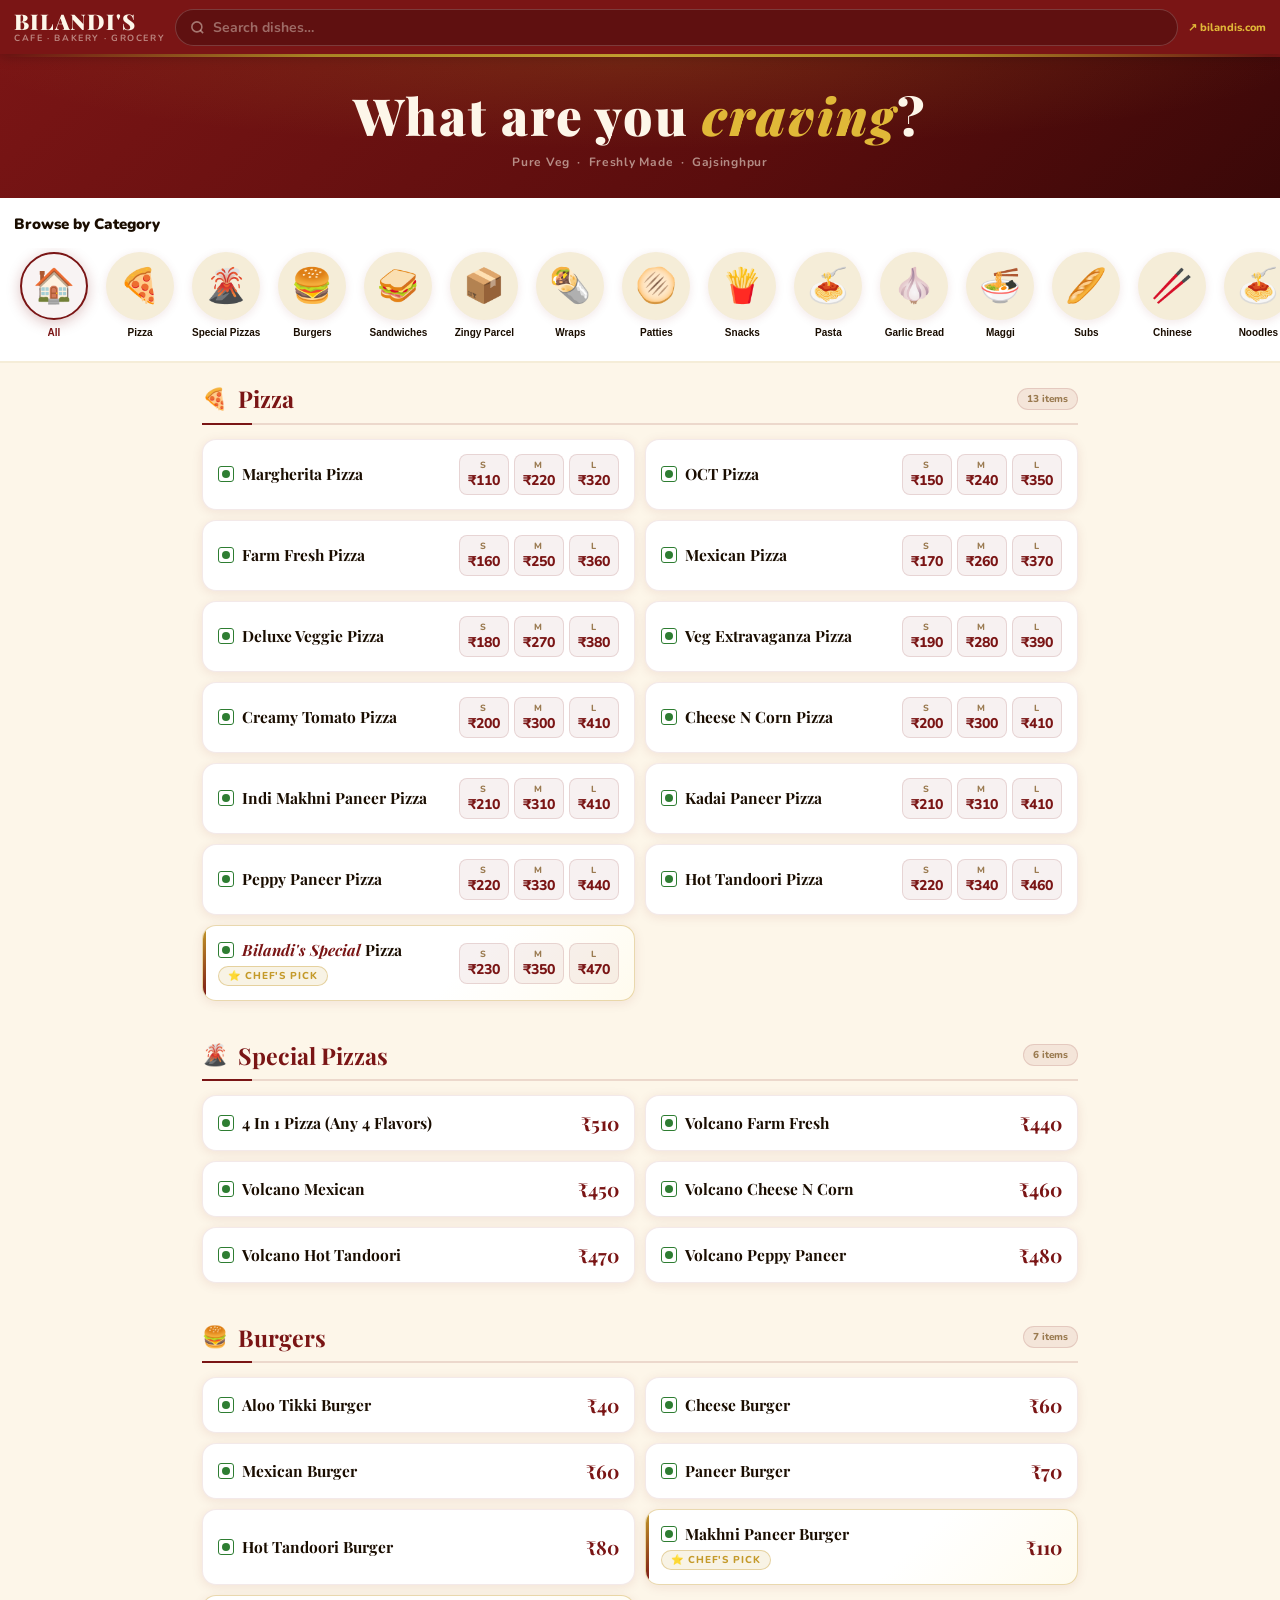
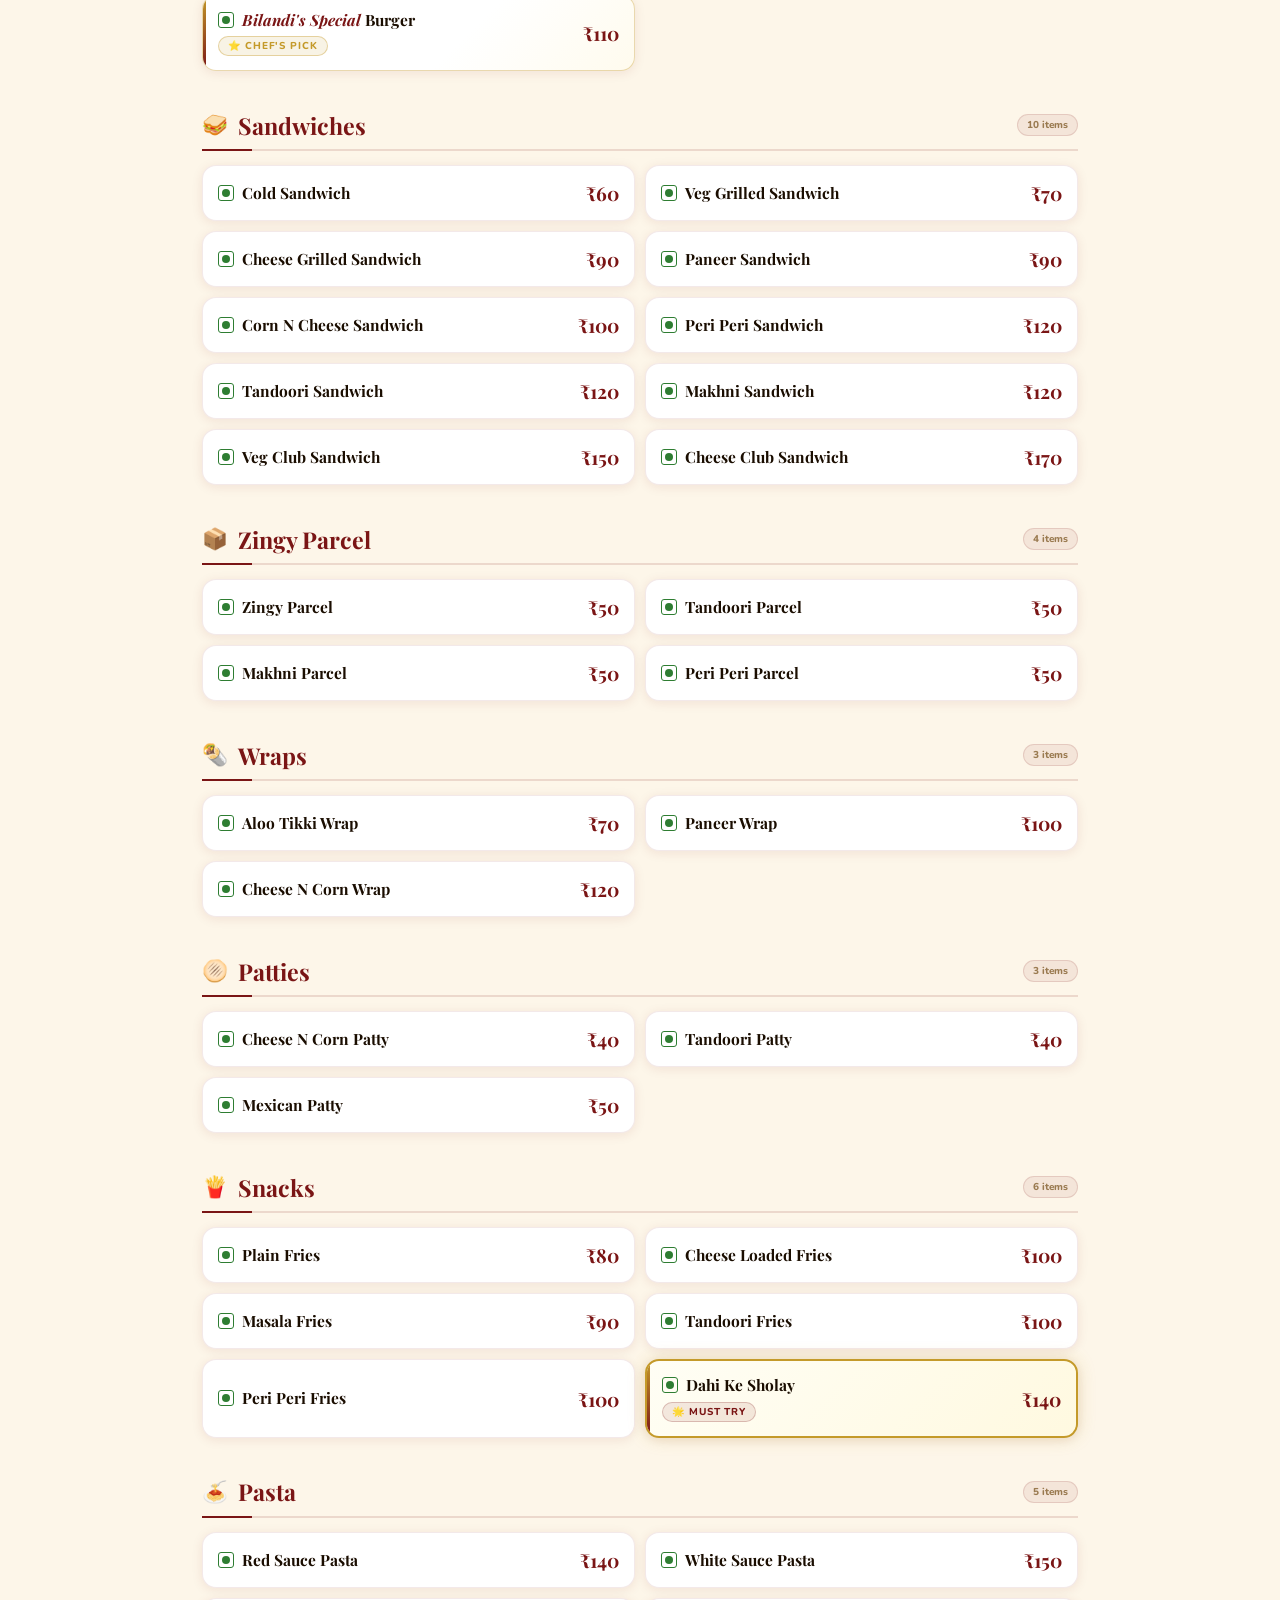
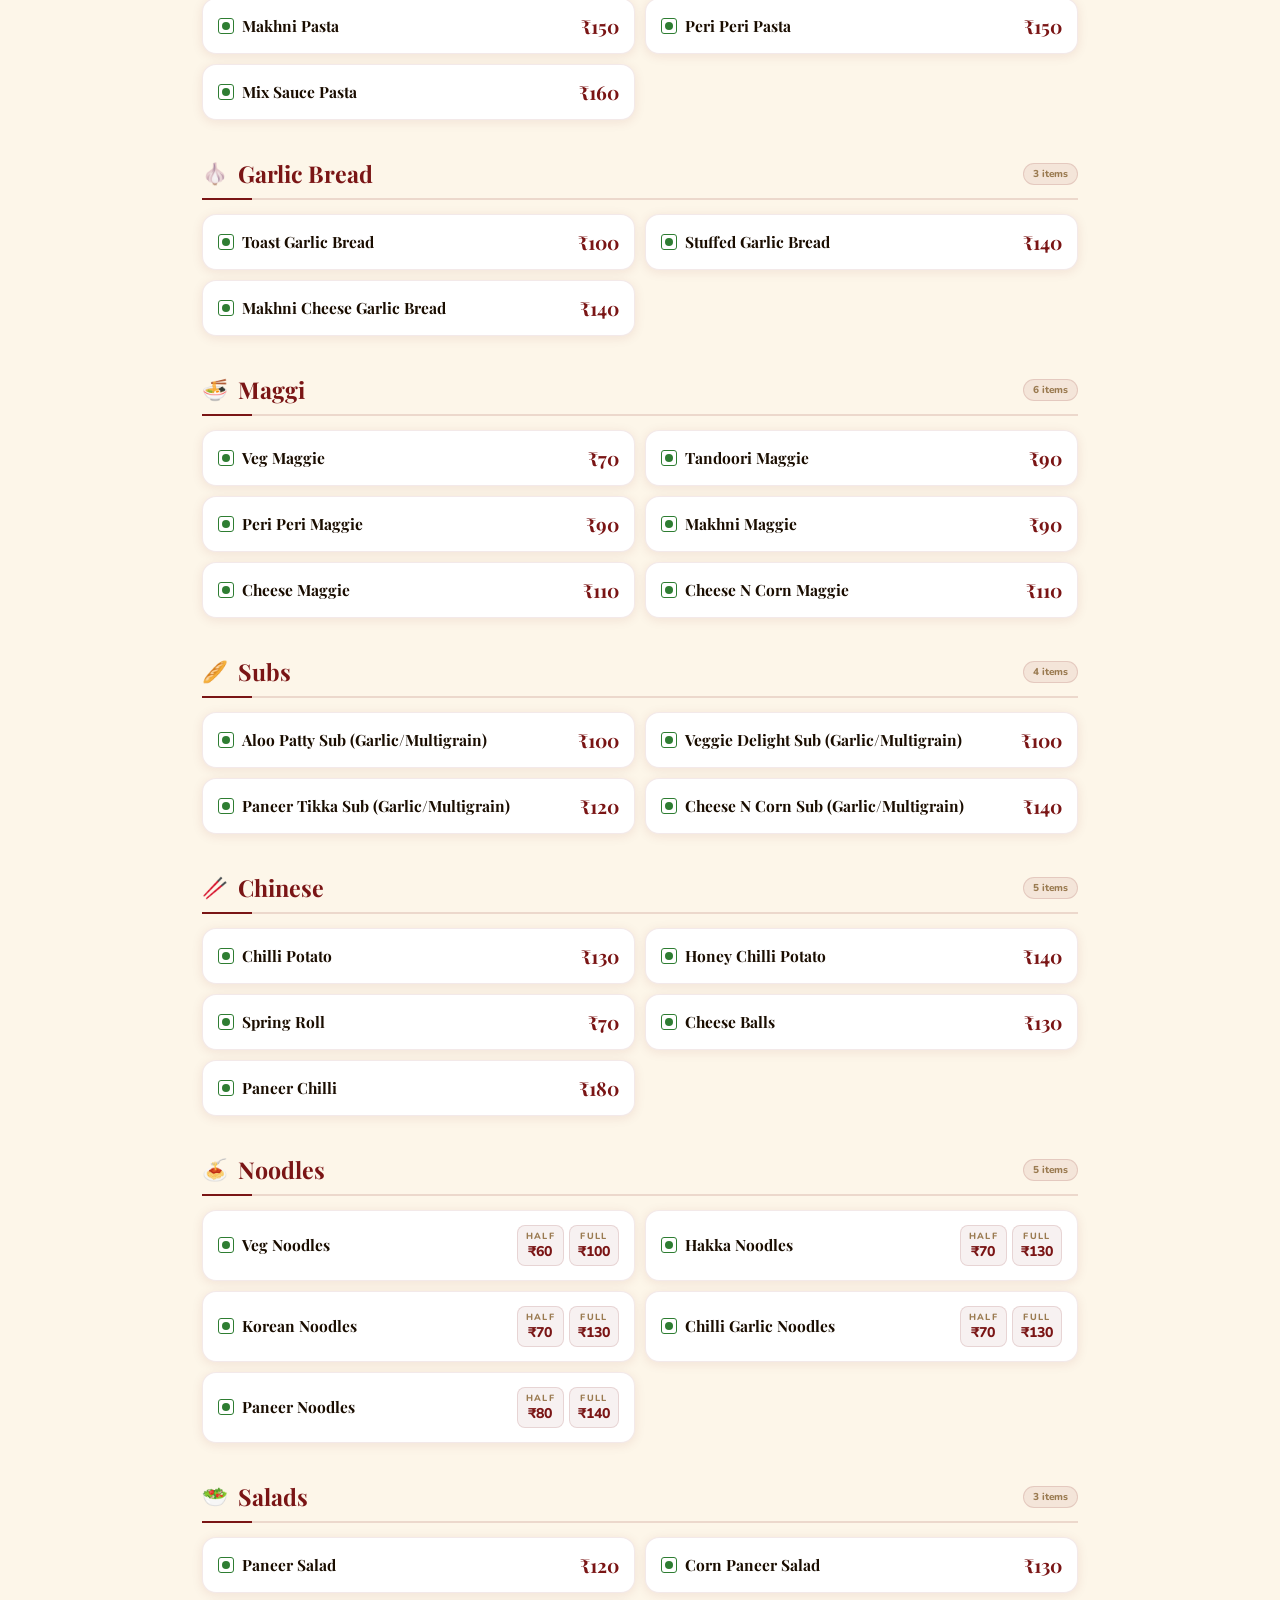
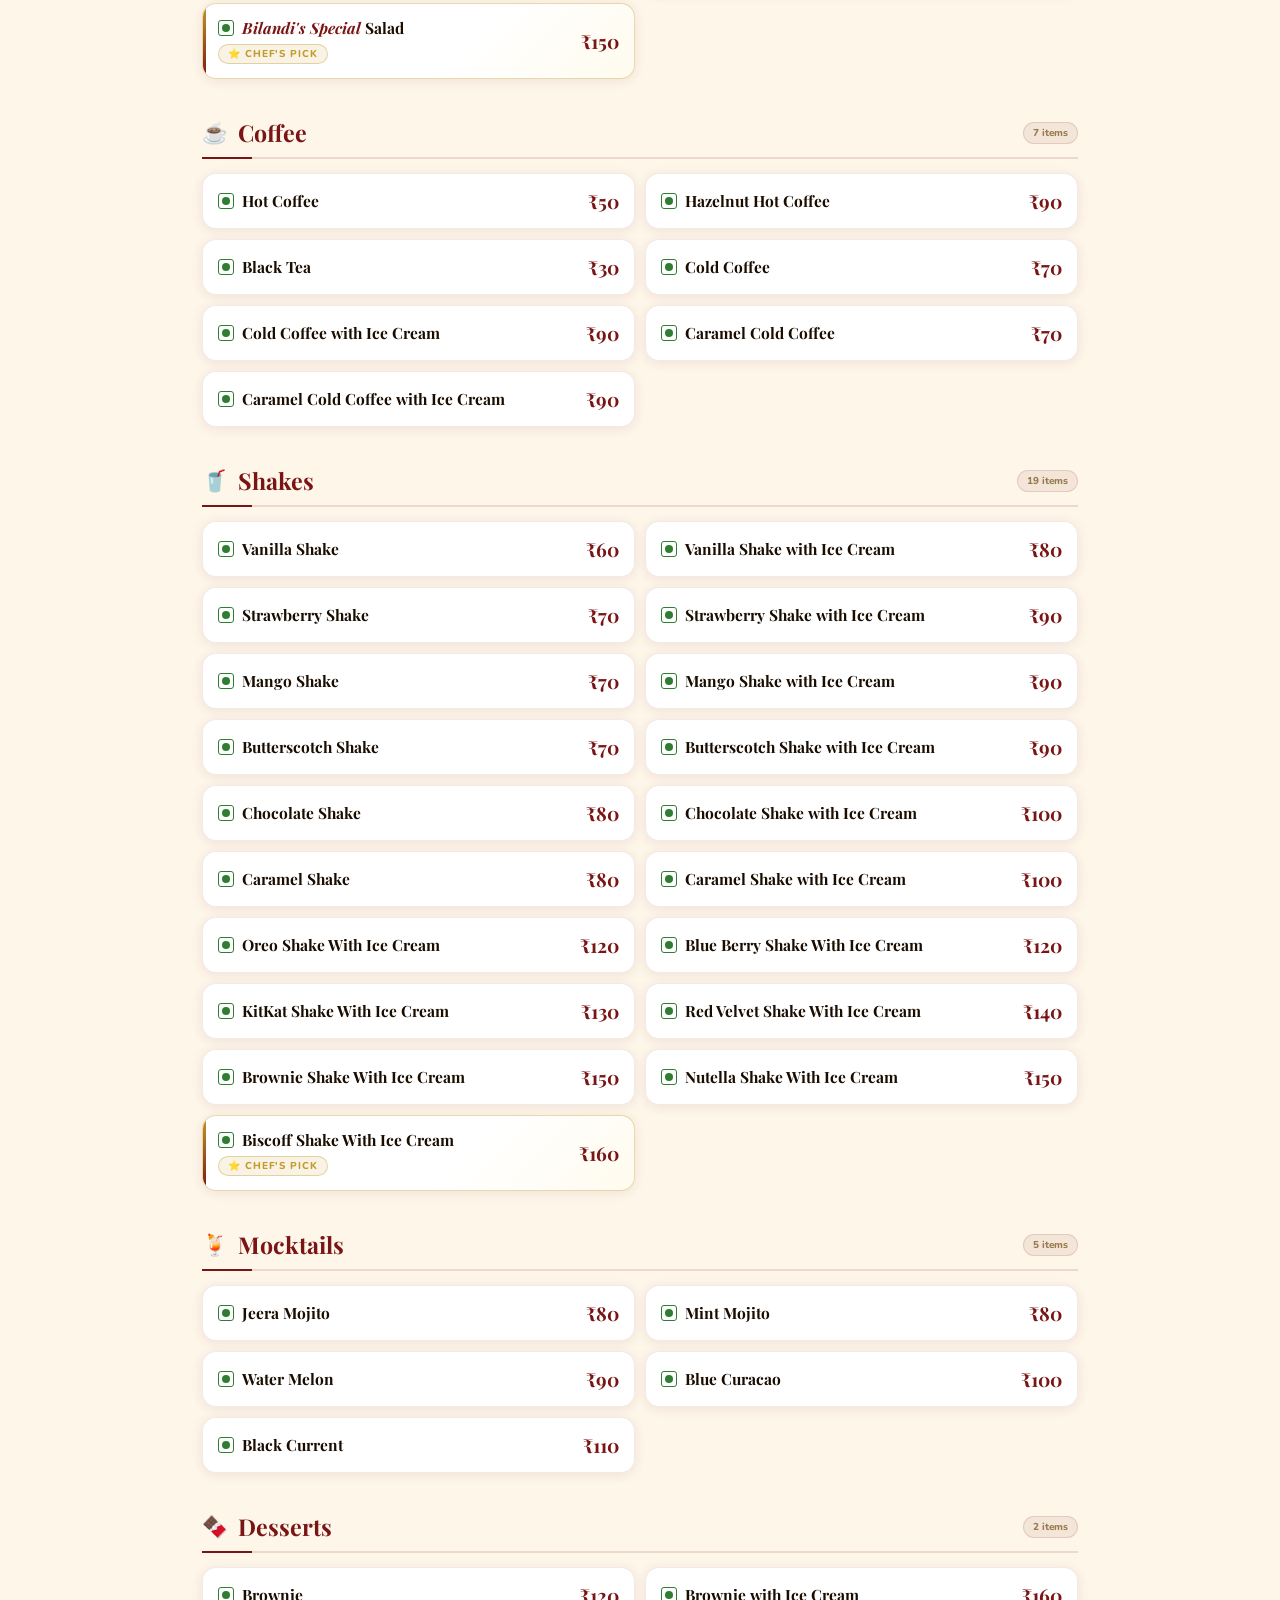
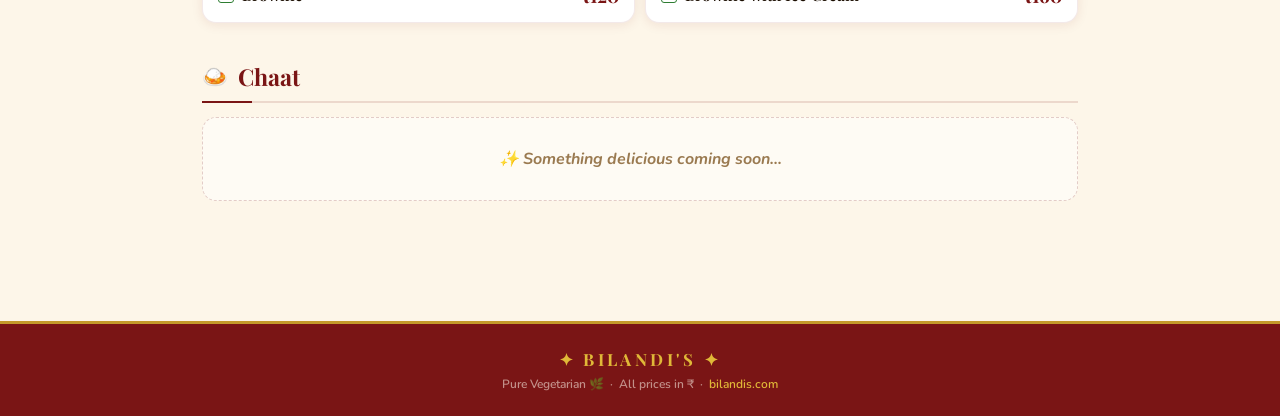
==== menu.html @ daca94d6 "Update fmt.Println message from 'Hello' to 'Goodbye'" ====
<!DOCTYPE html>
<html lang="en">
<head>
<meta charset="UTF-8">
<meta name="viewport" content="width=device-width, initial-scale=1.0, viewport-fit=cover">
<title>Bilandi's Cafe — Menu</title>
<link href="https://fonts.googleapis.com/css2?family=Playfair+Display:ital,wght@0,700;0,900;1,400&family=Nunito:wght@400;600;700;800;900&display=swap" rel="stylesheet">
<style>
:root{
  --cr:#7A1515;--cr2:#9B1C1C;
  --gold:#C49A2A;--gold2:#E0B838;
  --cream:#FDF6E9;--cream2:#F5EDD8;--cream3:#EDE0C4;
  --white:#fff;--dark:#1A0D00;--muted:#7A6040;--muted2:#9A7A50;
  --green:#2E7D32;
  --border:rgba(122,21,21,0.13);
  --cs:0 2px 12px rgba(122,21,21,0.09);
  --csh:0 6px 24px rgba(122,21,21,0.17);
}
*,*::before,*::after{box-sizing:border-box;margin:0;padding:0}
html{scroll-behavior:smooth}
body{background:var(--cream);font-family:'Nunito',sans-serif;color:var(--dark);overflow-x:hidden;min-height:100vh}

/* NAV */
.nav{background:var(--cr);position:sticky;top:0;z-index:200;box-shadow:0 2px 12px rgba(0,0,0,.25)}
.nav-inner{display:flex;align-items:center;gap:10px;padding:0 14px;height:54px}
.logo{font-family:'Playfair Display',serif;font-size:1.35rem;font-weight:900;color:var(--cream);letter-spacing:.04em;line-height:1;white-space:nowrap}
.logo small{display:block;font-family:'Nunito',sans-serif;font-size:9px;font-weight:700;color:rgba(253,246,233,.5);letter-spacing:.18em;text-transform:uppercase;margin-top:1px}
.nav-search{flex:1;display:flex;align-items:center;gap:8px;background:rgba(0,0,0,.22);border:1px solid rgba(255,255,255,.18);border-radius:24px;padding:8px 14px}
.nav-search svg{color:rgba(253,246,233,.45);flex-shrink:0}
.nav-search input{background:none;border:none;outline:none;color:var(--cream);font-family:'Nunito',sans-serif;font-size:14px;font-weight:700;width:100%}
.nav-search input::placeholder{color:rgba(253,246,233,.4)}
.nav-link{color:var(--gold2);font-size:11px;font-weight:800;text-decoration:none;white-space:nowrap;display:none}
@media(min-width:480px){.nav-link{display:block}}

/* GOLD LINE */
.gline{height:3px;background:linear-gradient(90deg,var(--cr) 0%,var(--gold) 25%,var(--gold2) 50%,var(--gold) 75%,var(--cr) 100%)}

/* HERO */
.hero{background:linear-gradient(135deg,var(--cr) 0%,#5A0D0D 60%,#3A0808 100%);padding:24px 16px 28px;text-align:center;position:relative;overflow:hidden}
.hero::before{content:'';position:absolute;inset:0;background:radial-gradient(ellipse 80% 100% at 50% 0%,rgba(196,154,42,.16) 0%,transparent 65%)}
.hero h1{font-family:'Playfair Display',serif;font-size:clamp(2rem,10vw,3.2rem);font-weight:900;color:var(--cream);letter-spacing:.04em;position:relative}
.hero h1 em{color:var(--gold2);font-style:italic}
.hero p{font-size:12px;color:rgba(253,246,233,.55);margin-top:5px;font-weight:700;letter-spacing:.06em;position:relative}

/* CAT CIRCLES */
.cats{background:var(--white);border-bottom:2px solid var(--cream2);padding:16px 0 18px}
.cats-title{font-size:15px;font-weight:900;padding:0 14px;margin-bottom:14px;color:var(--dark)}
.cats-row{display:flex;gap:2px;overflow-x:auto;padding:0 12px;scrollbar-width:none}
.cats-row::-webkit-scrollbar{display:none}
.cat-btn{flex-shrink:0;display:flex;flex-direction:column;align-items:center;gap:7px;padding:4px 8px;cursor:pointer;-webkit-tap-highlight-color:transparent;transition:transform .15s;border:none;background:none}
.cat-btn:hover{transform:translateY(-2px)}
.cat-btn:active{transform:scale(.93)}
.cat-circle{width:68px;height:68px;border-radius:50%;background:var(--cream2);border:2.5px solid transparent;display:flex;align-items:center;justify-content:center;font-size:2.1rem;line-height:1;transition:border-color .2s,box-shadow .2s,background .2s;box-shadow:0 2px 10px rgba(122,21,21,.1)}
.cat-btn.active .cat-circle,.cat-btn:hover .cat-circle{border-color:var(--cr);box-shadow:0 3px 14px rgba(122,21,21,.25);background:rgba(122,21,21,.05)}
.cat-lbl{font-size:10px;font-weight:800;color:var(--dark);text-align:center;line-height:1.2;max-width:72px;white-space:nowrap;overflow:hidden;text-overflow:ellipsis}
.cat-btn.active .cat-lbl{color:var(--cr)}

/* MAIN */
.main{max-width:900px;margin:0 auto;padding:22px 12px 80px}

/* SECTION */
.sec{margin-bottom:40px;animation:fadeUp .35s ease both}
.sec-head{display:flex;align-items:center;gap:10px;margin-bottom:14px;padding-bottom:10px;border-bottom:2px solid var(--border);position:relative}
.sec-head::after{content:'';position:absolute;bottom:-2px;left:0;width:50px;height:2px;background:var(--cr)}
.sec-ico{font-size:1.3rem}
.sec-name{font-family:'Playfair Display',serif;font-size:clamp(1.15rem,4vw,1.45rem);font-weight:700;color:var(--cr);line-height:1}
.sec-count{margin-left:auto;font-size:10px;font-weight:800;color:var(--muted2);background:rgba(122,21,21,.07);border:1px solid var(--border);padding:3px 9px;border-radius:100px;white-space:nowrap}

/* ITEMS LIST — always single column on mobile */
.items-list{display:flex;flex-direction:column;gap:9px}
@media(min-width:580px){
  .items-list{display:grid;grid-template-columns:1fr 1fr;gap:10px}
}

/* CARD */
.card{background:var(--white);border:1px solid rgba(122,21,21,.09);border-radius:14px;padding:14px 15px;display:flex;align-items:center;gap:11px;box-shadow:var(--cs);transition:box-shadow .2s,border-color .2s,transform .15s;position:relative;overflow:hidden}
.card::before{content:'';position:absolute;left:0;top:0;bottom:0;width:3px;background:linear-gradient(180deg,var(--cr) 0%,var(--gold) 100%);opacity:0;transition:opacity .2s}
.card:hover{box-shadow:var(--csh);border-color:rgba(122,21,21,.22);transform:translateY(-1px)}
.card:hover::before{opacity:1}
.card:active{transform:scale(.99)}
.card.special{border-color:rgba(196,154,42,.38);background:linear-gradient(135deg,#fff 60%,#fffbee 100%)}
.card.special::before{opacity:1;background:linear-gradient(180deg,var(--gold) 0%,var(--cr) 100%)}
.card.highlight{border:2px solid var(--gold);background:linear-gradient(135deg,#fffef5 0%,#fff9e0 100%);box-shadow:0 0 18px rgba(196,154,42,.22),var(--cs);animation:shine 2.2s ease-in-out infinite}
@keyframes shine{0%,100%{box-shadow:0 0 18px rgba(196,154,42,.22),var(--cs)}50%{box-shadow:0 0 30px rgba(196,154,42,.38),var(--csh)}}

.card-left{flex:1;min-width:0;display:flex;flex-direction:column;gap:6px}
.card-namerow{display:flex;align-items:flex-start;gap:8px}
.veg{flex-shrink:0;width:16px;height:16px;border:1.5px solid var(--green);border-radius:3px;display:flex;align-items:center;justify-content:center;margin-top:2px}
.veg::after{content:'';width:8px;height:8px;background:var(--green);border-radius:50%}
.card-name{font-family:'Playfair Display',serif;font-size:.97rem;font-weight:700;color:var(--dark);line-height:1.3}
.card-name em{color:var(--cr);font-style:italic}
.badge{display:inline-flex;align-items:center;gap:3px;font-size:10px;font-weight:800;letter-spacing:.09em;text-transform:uppercase;padding:2px 9px;border-radius:100px;width:fit-content}
.badge-gold{background:rgba(196,154,42,.12);border:1px solid rgba(196,154,42,.38);color:var(--gold)}
.badge-red{background:rgba(122,21,21,.09);border:1px solid rgba(122,21,21,.22);color:var(--cr)}

.card-right{flex-shrink:0;display:flex;flex-direction:column;align-items:flex-end;gap:5px}
.price-single{font-family:'Playfair Display',serif;font-size:1.2rem;font-weight:700;color:var(--cr)}
.price-sizes{display:flex;gap:5px}
.chip{display:flex;flex-direction:column;align-items:center;background:rgba(122,21,21,.06);border:1px solid var(--border);border-radius:8px;padding:4px 8px;min-width:46px;transition:background .15s}
.card:hover .chip{background:rgba(122,21,21,.11)}
.chip-lbl{font-size:9px;font-weight:800;letter-spacing:.14em;text-transform:uppercase;color:var(--muted2)}
.chip-val{font-size:.88rem;font-weight:800;color:var(--cr)}

/* COMING SOON */
.coming{display:flex;align-items:center;justify-content:center;gap:10px;padding:30px 16px;border:1.5px dashed rgba(122,21,21,.2);border-radius:14px;background:rgba(255,255,255,.5);font-size:1rem;color:var(--muted2);font-weight:700;font-style:italic}

/* NO RESULTS */
.nores{text-align:center;padding:60px 16px;font-size:1rem;color:var(--muted2);font-weight:700}
.nores strong{color:var(--cr)}

/* FOOTER */
footer{background:var(--cr);text-align:center;padding:24px 16px;border-top:3px solid var(--gold);color:rgba(253,246,233,.55);font-size:12px;font-weight:600}
footer b{display:block;font-family:'Playfair Display',serif;font-size:1.05rem;color:var(--gold2);letter-spacing:.2em;margin-bottom:6px}
footer a{color:var(--gold2);text-decoration:none}

@keyframes fadeUp{from{opacity:0;transform:translateY(16px)}to{opacity:1;transform:translateY(0)}}

@media(max-width:380px){
  .cat-circle{width:60px;height:60px;font-size:1.85rem}
  .chip{min-width:40px;padding:3px 5px}
  .chip-val{font-size:.82rem}
  .card-name{font-size:.9rem}
  .price-single{font-size:1.1rem}
}
</style>
</head>
<body>

<nav class="nav">
  <div class="nav-inner">
    <div class="logo">BILANDI'S<small>Cafe · Bakery · Grocery</small></div>
    <div class="nav-search">
      <svg width="15" height="15" fill="none" viewBox="0 0 24 24" stroke="currentColor" stroke-width="2.5"><circle cx="11" cy="11" r="8"/><path d="M21 21l-4.35-4.35"/></svg>
      <input id="si" type="text" placeholder="Search dishes…" autocomplete="off" autocorrect="off">
    </div>
    <a class="nav-link" href="https://www.bilandis.com" target="_blank">↗ bilandis.com</a>
  </div>
</nav>
<div class="gline"></div>

<div class="hero">
  <h1>What are you <em>craving</em>?</h1>
  <p>Pure Veg &nbsp;·&nbsp; Freshly Made &nbsp;·&nbsp; Gajsinghpur</p>
</div>

<div class="cats">
  <div class="cats-title">Browse by Category</div>
  <div class="cats-row" id="cats"></div>
</div>

<main class="main" id="main"></main>

<footer>
  <b>✦ BILANDI'S ✦</b>
  Pure Vegetarian 🌿 &nbsp;·&nbsp; All prices in ₹ &nbsp;·&nbsp; <a href="https://www.bilandis.com">bilandis.com</a>
</footer>

<script>
const SZ=['S','M','L'];
const MENU=[
  {cat:'Pizza',icon:'🍕',items:[
    {name:'Margherita Pizza',prices:[109,219,319]},
    {name:'OCT Pizza',prices:[149,239,349]},
    {name:'Farm Fresh Pizza',prices:[159,249,359]},
    {name:'Mexican Pizza',prices:[169,259,369]},
    {name:'Deluxe Veggie Pizza',prices:[179,269,379]},
    {name:'Veg Extravaganza Pizza',prices:[189,279,389]},
    {name:'Creamy Tomato Pizza',prices:[199,299,409]},
    {name:'Cheese N Corn Pizza',prices:[199,299,409]},
    {name:'Indi Makhni Paneer Pizza',prices:[209,309,409]},
    {name:'Kadai Paneer Pizza',prices:[209,309,409]},
    {name:'Peppy Paneer Pizza',prices:[219,329,439]},
    {name:'Hot Tandoori Pizza',prices:[219,339,459]},
    {name:"Bilandi's Special Pizza",prices:[229,349,469],special:true},
  ]},
  {cat:'Special Pizzas',icon:'🌋',items:[
    {name:'4 In 1 Pizza (Any 4 Flavors)',price:509},
    {name:'Volcano Farm Fresh',price:439},
    {name:'Volcano Mexican',price:449},
    {name:'Volcano Cheese N Corn',price:459},
    {name:'Volcano Hot Tandoori',price:469},
    {name:'Volcano Peppy Paneer',price:479},
  ]},
  {cat:'Burgers',icon:'🍔',items:[
    {name:'Aloo Tikki Burger',price:39},
    {name:'Cheese Burger',price:59},
    {name:'Mexican Burger',price:59},
    {name:'Paneer Burger',price:69},
    {name:'Hot Tandoori Burger',price:79},
    {name:"Makhni Paneer Burger",price:109,special:true},
    {name:"Bilandi's Special Burger",price:109,special:true},
  ]},
  {cat:'Sandwiches',icon:'🥪',items:[
    {name:'Cold Sandwich',price:59},
    {name:'Veg Grilled Sandwich',price:69},
    {name:'Cheese Grilled Sandwich',price:89},
    {name:'Paneer Sandwich',price:89},
    {name:'Corn N Cheese Sandwich',price:99},
    {name:'Peri Peri Sandwich',price:119},
    {name:'Tandoori Sandwich',price:119},
    {name:'Makhni Sandwich',price:119},
    {name:'Veg Club Sandwich',price:149},
    {name:'Cheese Club Sandwich',price:169},
  ]},
  {cat:'Zingy Parcel',icon:'📦',items:[
    {name:'Zingy Parcel',price:50},
    {name:'Tandoori Parcel',price:50},
    {name:'Makhni Parcel',price:50},
    {name:'Peri Peri Parcel',price:50},
  ]},
  {cat:'Wraps',icon:'🌯',items:[
    {name:'Aloo Tikki Wrap',price:69},
    {name:'Paneer Wrap',price:99},
    {name:'Cheese N Corn Wrap',price:119},
  ]},
  {cat:'Patties',icon:'🫓',items:[
    {name:'Cheese N Corn Patty',price:39},
    {name:'Tandoori Patty',price:39},
    {name:'Mexican Patty',price:49},
  ]},
  {cat:'Snacks',icon:'🍟',items:[
    {name:'Plain Fries',price:79},
    {name:'Cheese Loaded Fries',price:99},
    {name:'Masala Fries',price:89},
    {name:'Tandoori Fries',price:99},
    {name:'Peri Peri Fries',price:99},
    {name:'Dahi Ke Sholay',price:140,special:true,highlight:true},
  ]},
  {cat:'Pasta',icon:'🍝',items:[
    {name:'Red Sauce Pasta',price:139},
    {name:'White Sauce Pasta',price:149},
    {name:'Makhni Pasta',price:149},
    {name:'Peri Peri Pasta',price:149},
    {name:'Mix Sauce Pasta',price:159},
  ]},
  {cat:'Garlic Bread',icon:'🧄',items:[
    {name:'Toast Garlic Bread',price:99},
    {name:'Stuffed Garlic Bread',price:139},
    {name:'Makhni Cheese Garlic Bread',price:139},
  ]},
  {cat:'Maggi',icon:'🍜',items:[
    {name:'Veg Maggie',price:69},
    {name:'Tandoori Maggie',price:89},
    {name:'Peri Peri Maggie',price:89},
    {name:'Makhni Maggie',price:89},
    {name:'Cheese Maggie',price:109},
    {name:'Cheese N Corn Maggie',price:109},
  ]},
  {cat:'Subs',icon:'🥖',items:[
    {name:'Aloo Patty Sub (Garlic/Multigrain)',price:99},
    {name:'Veggie Delight Sub (Garlic/Multigrain)',price:99},
    {name:'Paneer Tikka Sub (Garlic/Multigrain)',price:119},
    {name:'Cheese N Corn Sub (Garlic/Multigrain)',price:139},
  ]},
  {cat:'Chinese',icon:'🥢',items:[
    {name:'Chilli Potato',price:130},
    {name:'Honey Chilli Potato',price:139},
    {name:'Spring Roll',price:69},
    {name:'Cheese Balls',price:129},
    {name:'Paneer Chilli',price:179},
  ]},
  {cat:'Noodles',icon:'🍝',items:[
    {name:'Veg Noodles',halfFull:[60,100]},
    {name:'Hakka Noodles',halfFull:[70,130]},
    {name:'Korean Noodles',halfFull:[70,130]},
    {name:'Chilli Garlic Noodles',halfFull:[70,130]},
    {name:'Paneer Noodles',halfFull:[80,140]},
  ]},
  {cat:'Salads',icon:'🥗',items:[
    {name:'Paneer Salad',price:119},
    {name:'Corn Paneer Salad',price:129},
    {name:"Bilandi's Special Salad",price:149,special:true},
  ]},
  {cat:'Coffee',icon:'☕',items:[
    {name:'Hot Coffee',price:49},
    {name:'Hazelnut Hot Coffee',price:89},
    {name:'Black Tea',price:30},
    {name:'Cold Coffee',price:69},
    {name:'Cold Coffee with Ice Cream',price:89},
    {name:'Caramel Cold Coffee',price:69},
    {name:'Caramel Cold Coffee with Ice Cream',price:89},
  ]},
  {cat:'Shakes',icon:'🥤',items:[
    {name:'Vanilla Shake',price:59},
    {name:'Vanilla Shake with Ice Cream',price:79},
    {name:'Strawberry Shake',price:69},
    {name:'Strawberry Shake with Ice Cream',price:89},
    {name:'Mango Shake',price:69},
    {name:'Mango Shake with Ice Cream',price:89},
    {name:'Butterscotch Shake',price:69},
    {name:'Butterscotch Shake with Ice Cream',price:89},
    {name:'Chocolate Shake',price:79},
    {name:'Chocolate Shake with Ice Cream',price:99},
     {name:'Caramel Shake',price:79},
    {name:'Caramel Shake with Ice Cream',price:99},
    {name:'Oreo Shake With Ice Cream',price:119},
    {name:'Blue Berry Shake With Ice Cream',price:119},
    {name:'KitKat Shake With Ice Cream',price:129},
    {name:'Red Velvet Shake With Ice Cream',price:139},
    {name:'Brownie Shake With Ice Cream',price:149},
    {name:'Nutella Shake With Ice Cream',price:149},
    {name:'Biscoff Shake With Ice Cream',price:159,special:true},
  ]},
 
  {cat:'Mocktails',icon:'🍹',items:[
    {name:'Jeera Mojito',price:79},
    {name:'Mint Mojito',price:79},
    {name:'Water Melon',price:89},
    {name:'Blue Curacao',price:99},
    {name:'Black Current',price:109},
  ]},
  {cat:'Desserts',icon:'🍫',items:[
    {name:'Brownie',price:119},
    {name:'Brownie with Ice Cream',price:159},
  ]},
  {cat:'Chaat',icon:'🍛',comingSoon:true,items:[]},
];

MENU.forEach(section => {
  section.items.forEach(item => {

    if (item.price && item.price % 10 === 9) {
      item.price += 1;
    }

    if (item.prices) {
      item.prices = item.prices.map(p =>
        p % 10 === 9 ? p + 1 : p
      );
    }

    if (item.halfFull) {
      item.halfFull = item.halfFull.map(p =>
        p % 10 === 9 ? p + 1 : p
      );
    }

  });
});
const catsEl=document.getElementById('cats'),mainEl=document.getElementById('main');

// Build circles
const allBtn=document.createElement('button');
allBtn.className='cat-btn active';allBtn.dataset.cat='all';
allBtn.innerHTML='<div class="cat-circle">🏠</div><div class="cat-lbl">All</div>';
catsEl.appendChild(allBtn);
MENU.forEach(s=>{
  const b=document.createElement('button');
  b.className='cat-btn';b.dataset.cat=s.cat;
  b.innerHTML=`<div class="cat-circle">${s.icon}</div><div class="cat-lbl">${s.cat}</div>`;
  catsEl.appendChild(b);
});

catsEl.addEventListener('click',e=>{
  const b=e.target.closest('.cat-btn');if(!b)return;
  document.querySelectorAll('.cat-btn').forEach(x=>x.classList.remove('active'));
  b.classList.add('active');
  document.getElementById('si').value='';
  render(b.dataset.cat,'');
  if(b.dataset.cat!=='all'){
    setTimeout(()=>{
      const el=document.getElementById('s-'+b.dataset.cat.replace(/\s+/g,'_'));
      if(el)el.scrollIntoView({behavior:'smooth',block:'start'});
    },60);
  }
});

function x(t){return t.replace(/&/g,'&amp;').replace(/</g,'&lt;').replace(/>/g,'&gt;').replace(/'/g,'&#x27;')}

function render(filter,search){
  mainEl.innerHTML='';
  const sq=(search||'').toLowerCase().trim();

  MENU.forEach((sec,si)=>{
    if(filter!=='all'&&filter!==sec.cat)return;

    if(sec.comingSoon){
      if(sq)return;
      const s=document.createElement('section');
      s.className='sec';s.id='s-'+sec.cat.replace(/\s+/g,'_');
      s.style.animationDelay=si*.03+'s';
      s.innerHTML=`<div class="sec-head"><span class="sec-ico">${sec.icon}</span><h2 class="sec-name">${x(sec.cat)}</h2></div><div class="coming">✨ Something delicious coming soon…</div>`;
      mainEl.appendChild(s);return;
    }

    const items=sq?sec.items.filter(it=>it.name.toLowerCase().includes(sq)):sec.items;
    if(!items.length)return;

    const s=document.createElement('section');
    s.className='sec';s.id='s-'+sec.cat.replace(/\s+/g,'_');
    s.style.animationDelay=si*.03+'s';
    s.innerHTML=`<div class="sec-head"><span class="sec-ico">${sec.icon}</span><h2 class="sec-name">${x(sec.cat)}</h2><span class="sec-count">${items.length} item${items.length>1?'s':''}</span></div>`;

    const list=document.createElement('div');list.className='items-list';

    items.forEach(it=>{
      const c=document.createElement('div');
      c.className='card'+(it.special?' special':'')+(it.highlight?' highlight':'');

      let nameH=x(it.name).replace("Bilandi&#x27;s Special","<em>Bilandi's Special</em>");

      // Price HTML
      let priceH='';
      if(it.prices){
        priceH=`<div class="price-sizes">${it.prices.map((p,i)=>`<div class="chip"><span class="chip-lbl">${SZ[i]}</span><span class="chip-val">₹${p}</span></div>`).join('')}</div>`;
      } else if(it.halfFull){
        priceH=`<div class="price-sizes"><div class="chip"><span class="chip-lbl">Half</span><span class="chip-val">₹${it.halfFull[0]}</span></div><div class="chip"><span class="chip-lbl">Full</span><span class="chip-val">₹${it.halfFull[1]}</span></div></div>`;
      } else {
        priceH=`<div class="price-single">₹${it.price}</div>`;
      }

      let badgeH='';
      if(it.highlight) badgeH='<span class="badge badge-red">🌟 Must Try</span>';
      else if(it.special) badgeH='<span class="badge badge-gold">⭐ Chef\'s Pick</span>';

      c.innerHTML=`
        <div class="card-left">
          <div class="card-namerow"><div class="veg"></div><div class="card-name">${nameH}</div></div>
          ${badgeH}
        </div>
        <div class="card-right">${priceH}</div>`;
      list.appendChild(c);
    });

    s.appendChild(list);mainEl.appendChild(s);
  });

  if(!mainEl.children.length){
    mainEl.innerHTML=`<div class="nores">No dishes found for "<strong>${x(search)}</strong>"<br><br>Try a different keyword 🙏</div>`;
  }
}

document.getElementById('si').addEventListener('input',e=>{
  document.querySelectorAll('.cat-btn').forEach(x=>x.classList.remove('active'));
  document.querySelector('.cat-btn[data-cat="all"]').classList.add('active');
  render('all',e.target.value);
});

render('all','');
</script>
</body>
</html>
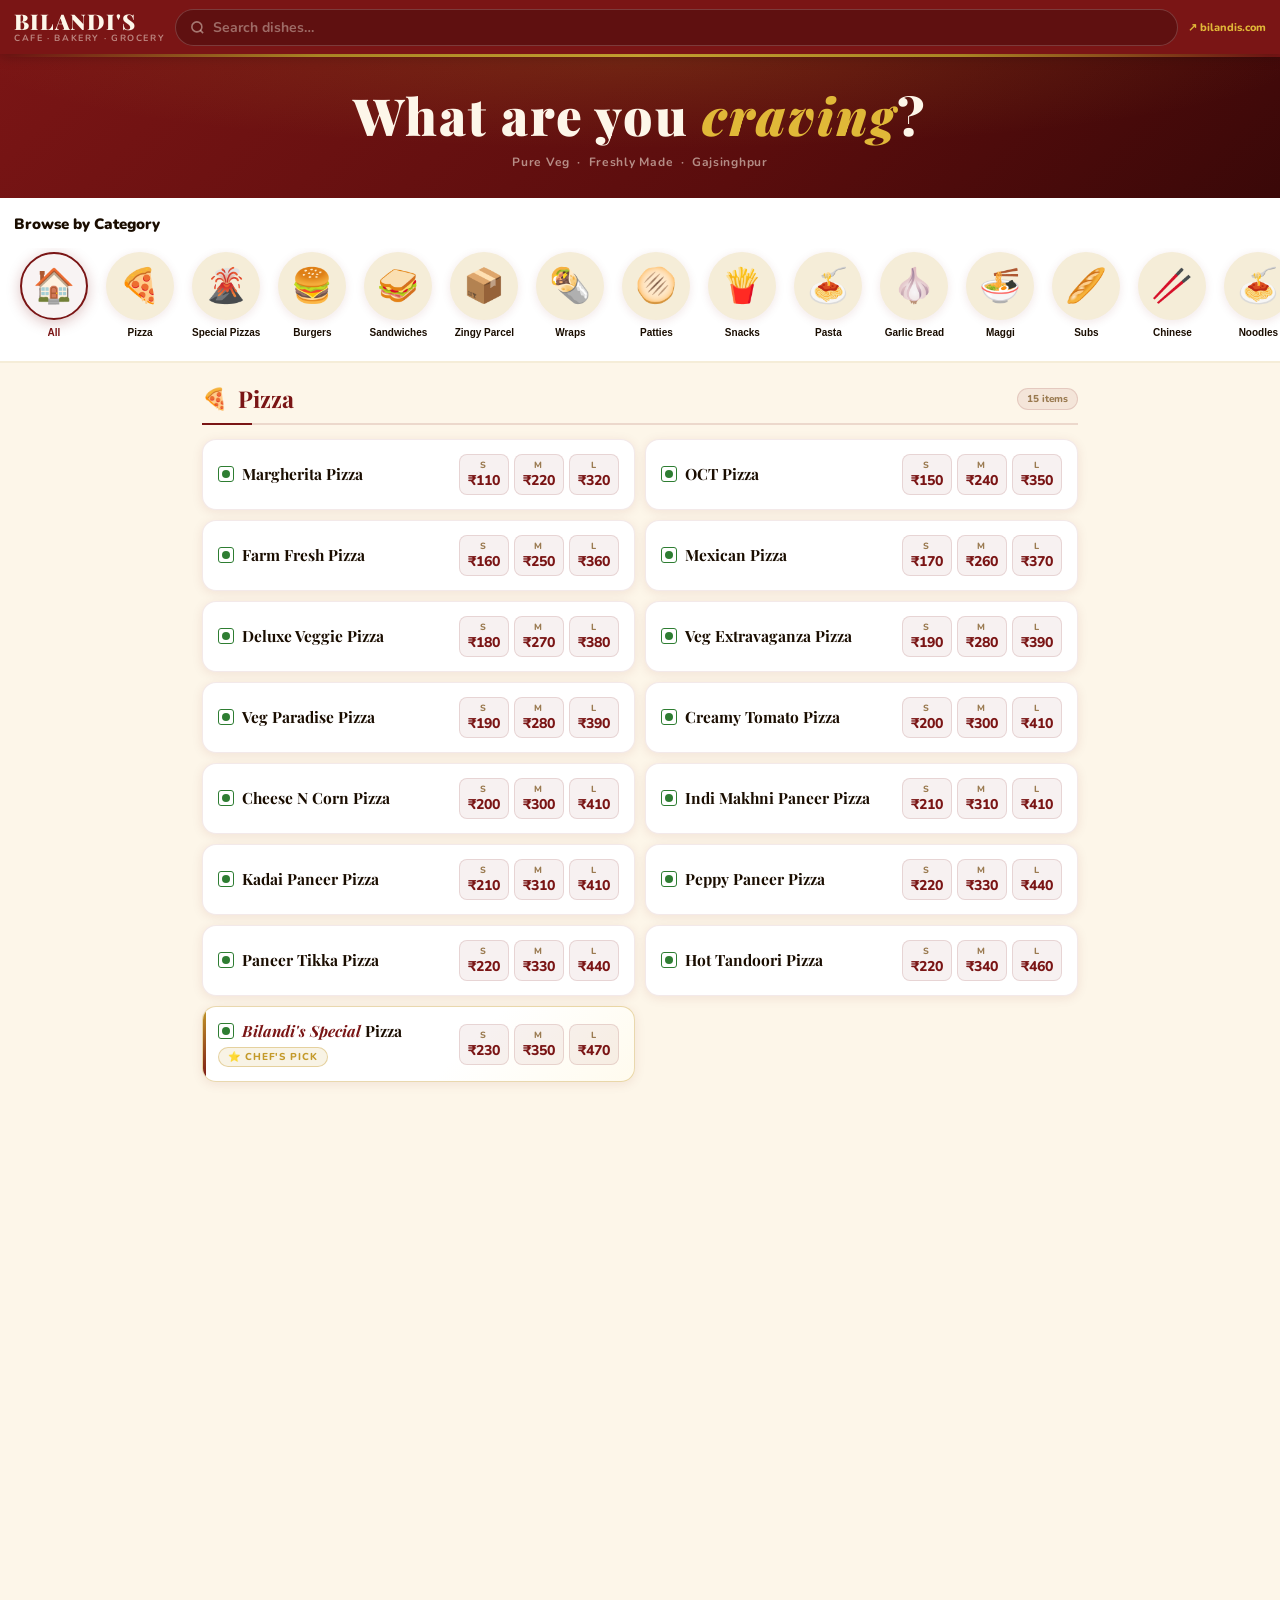
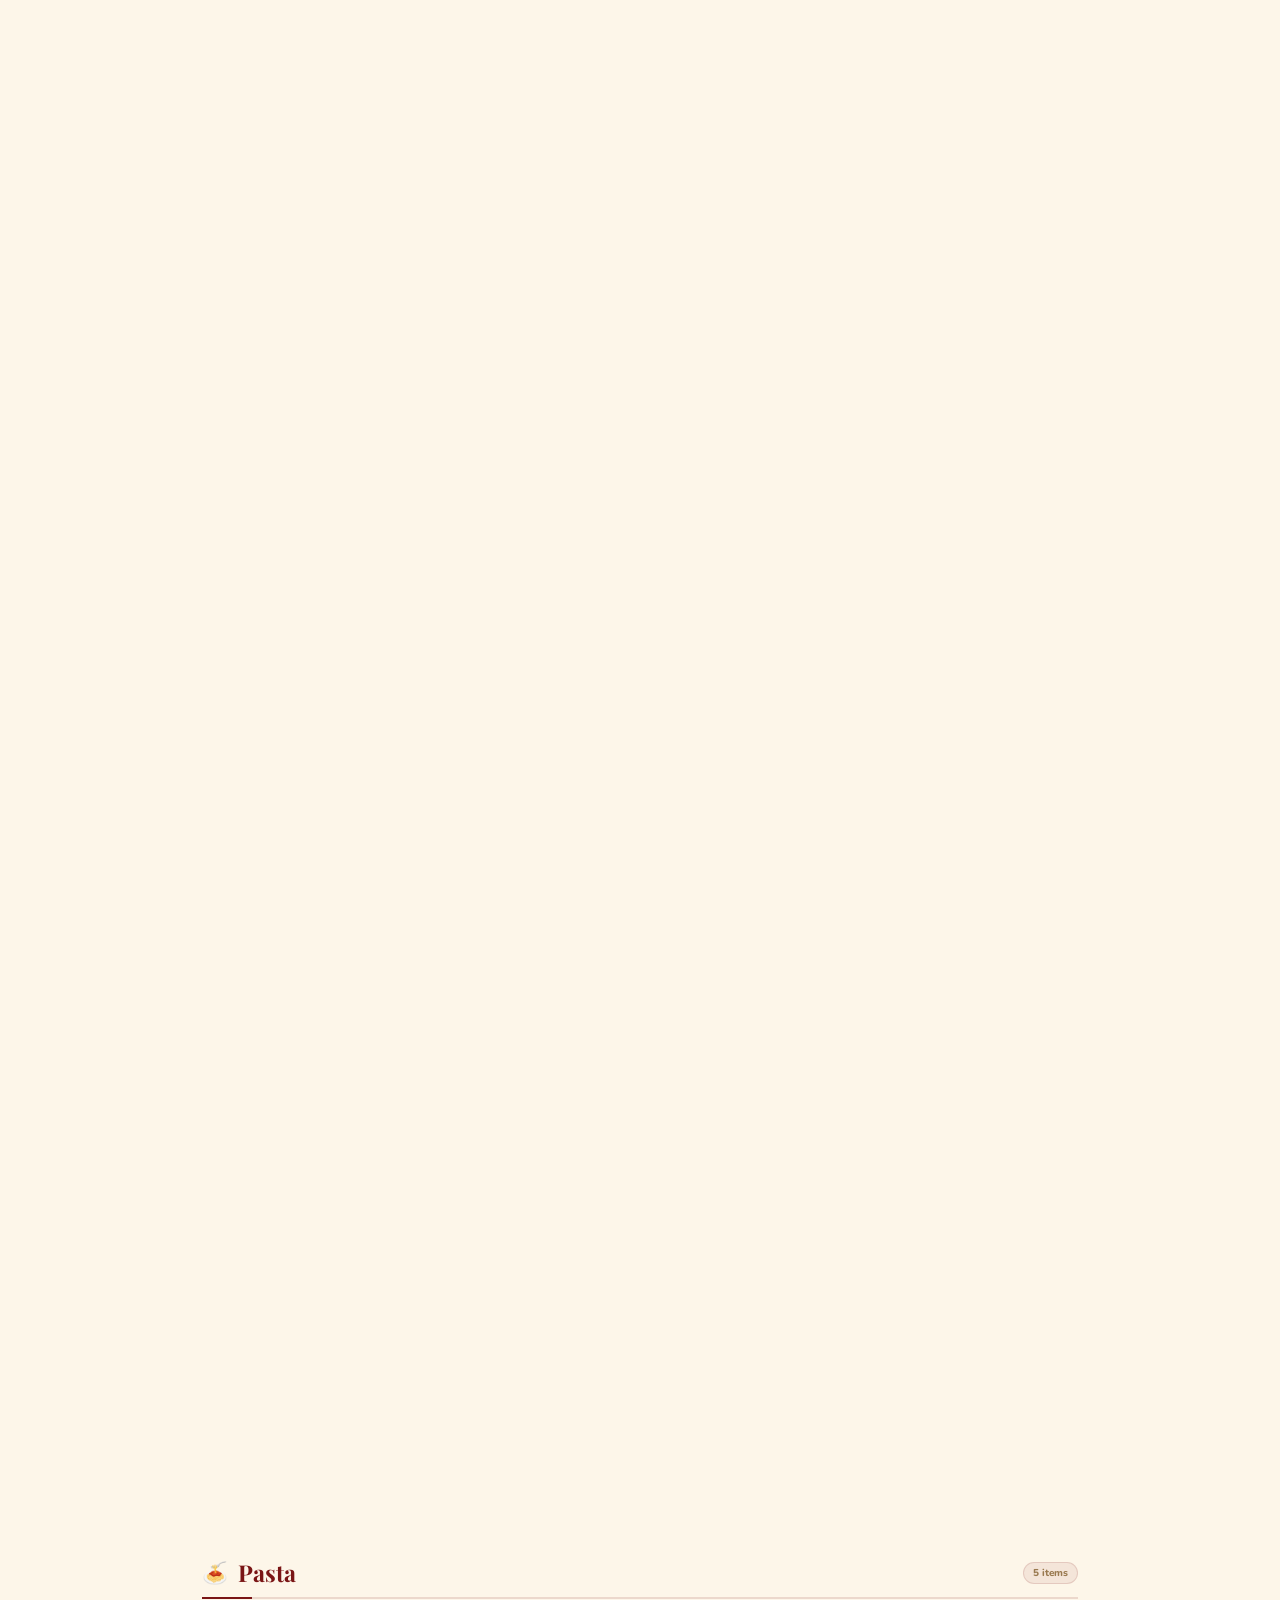
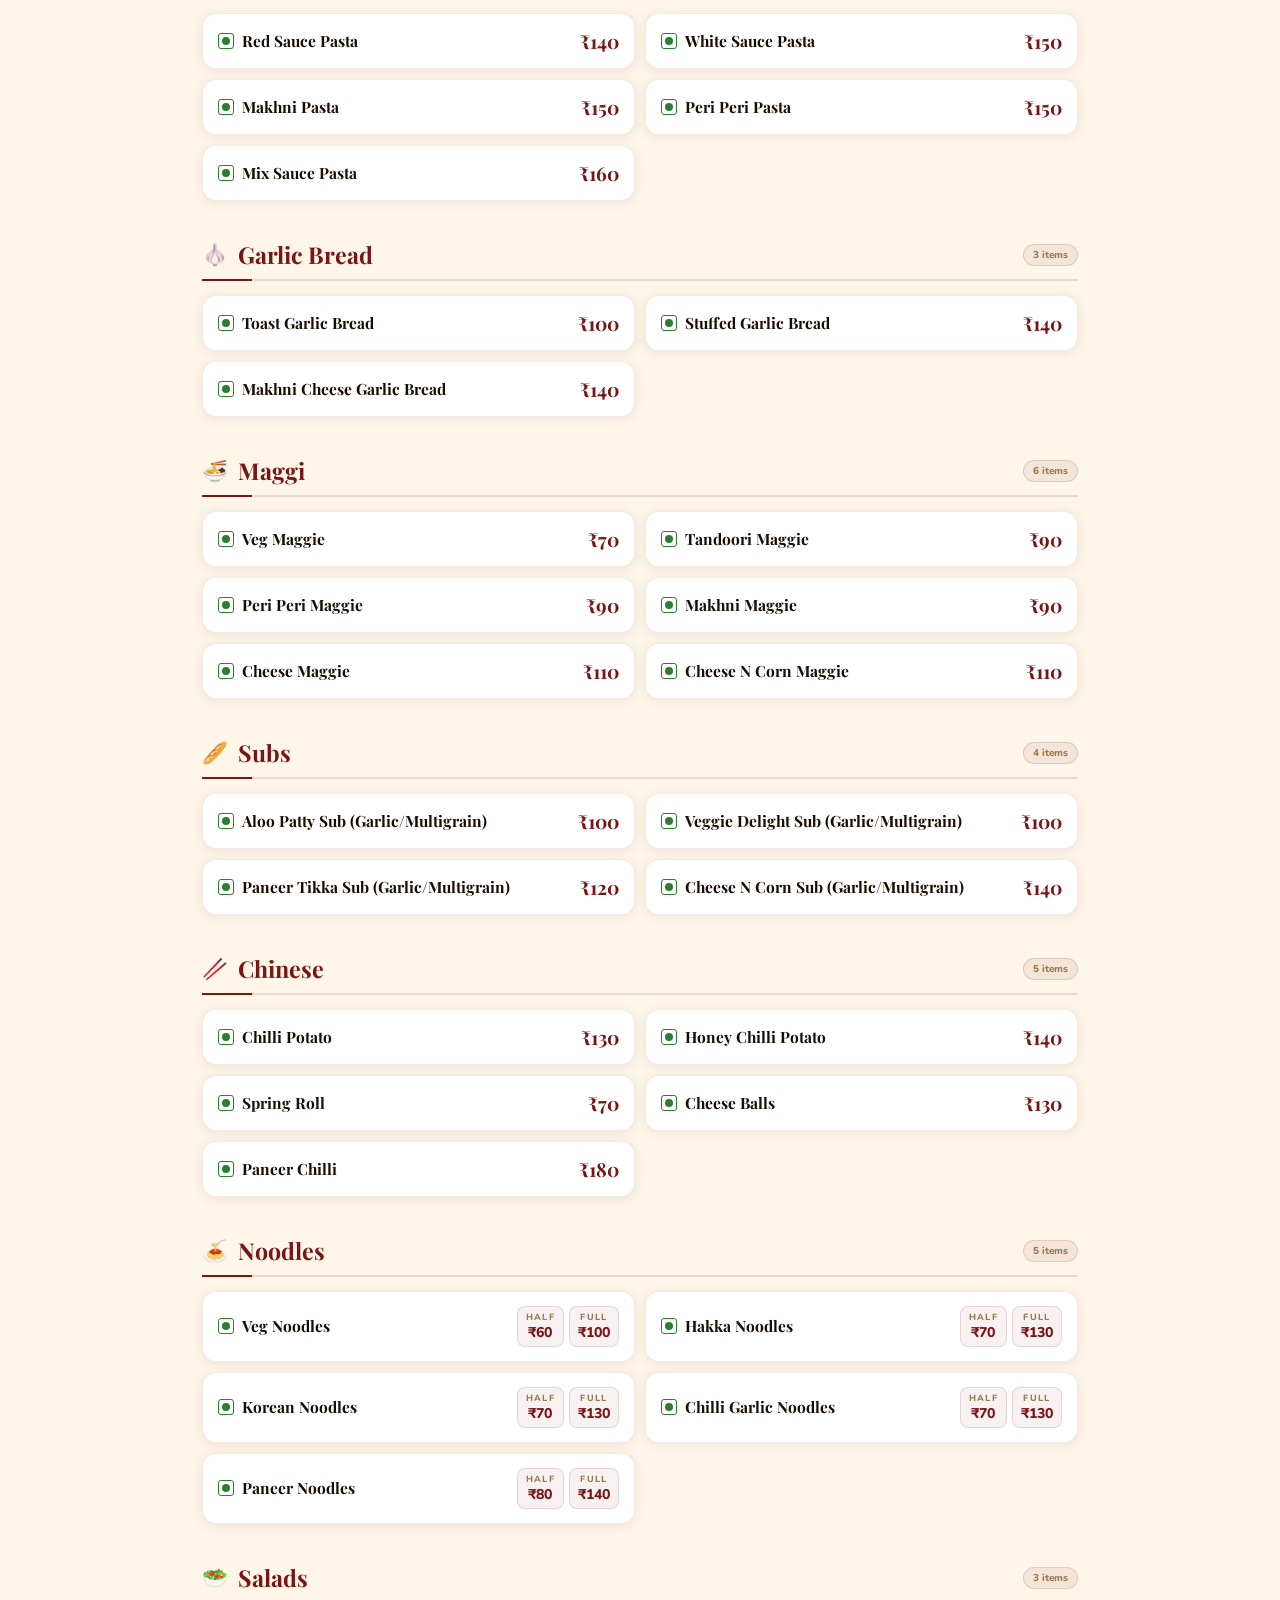
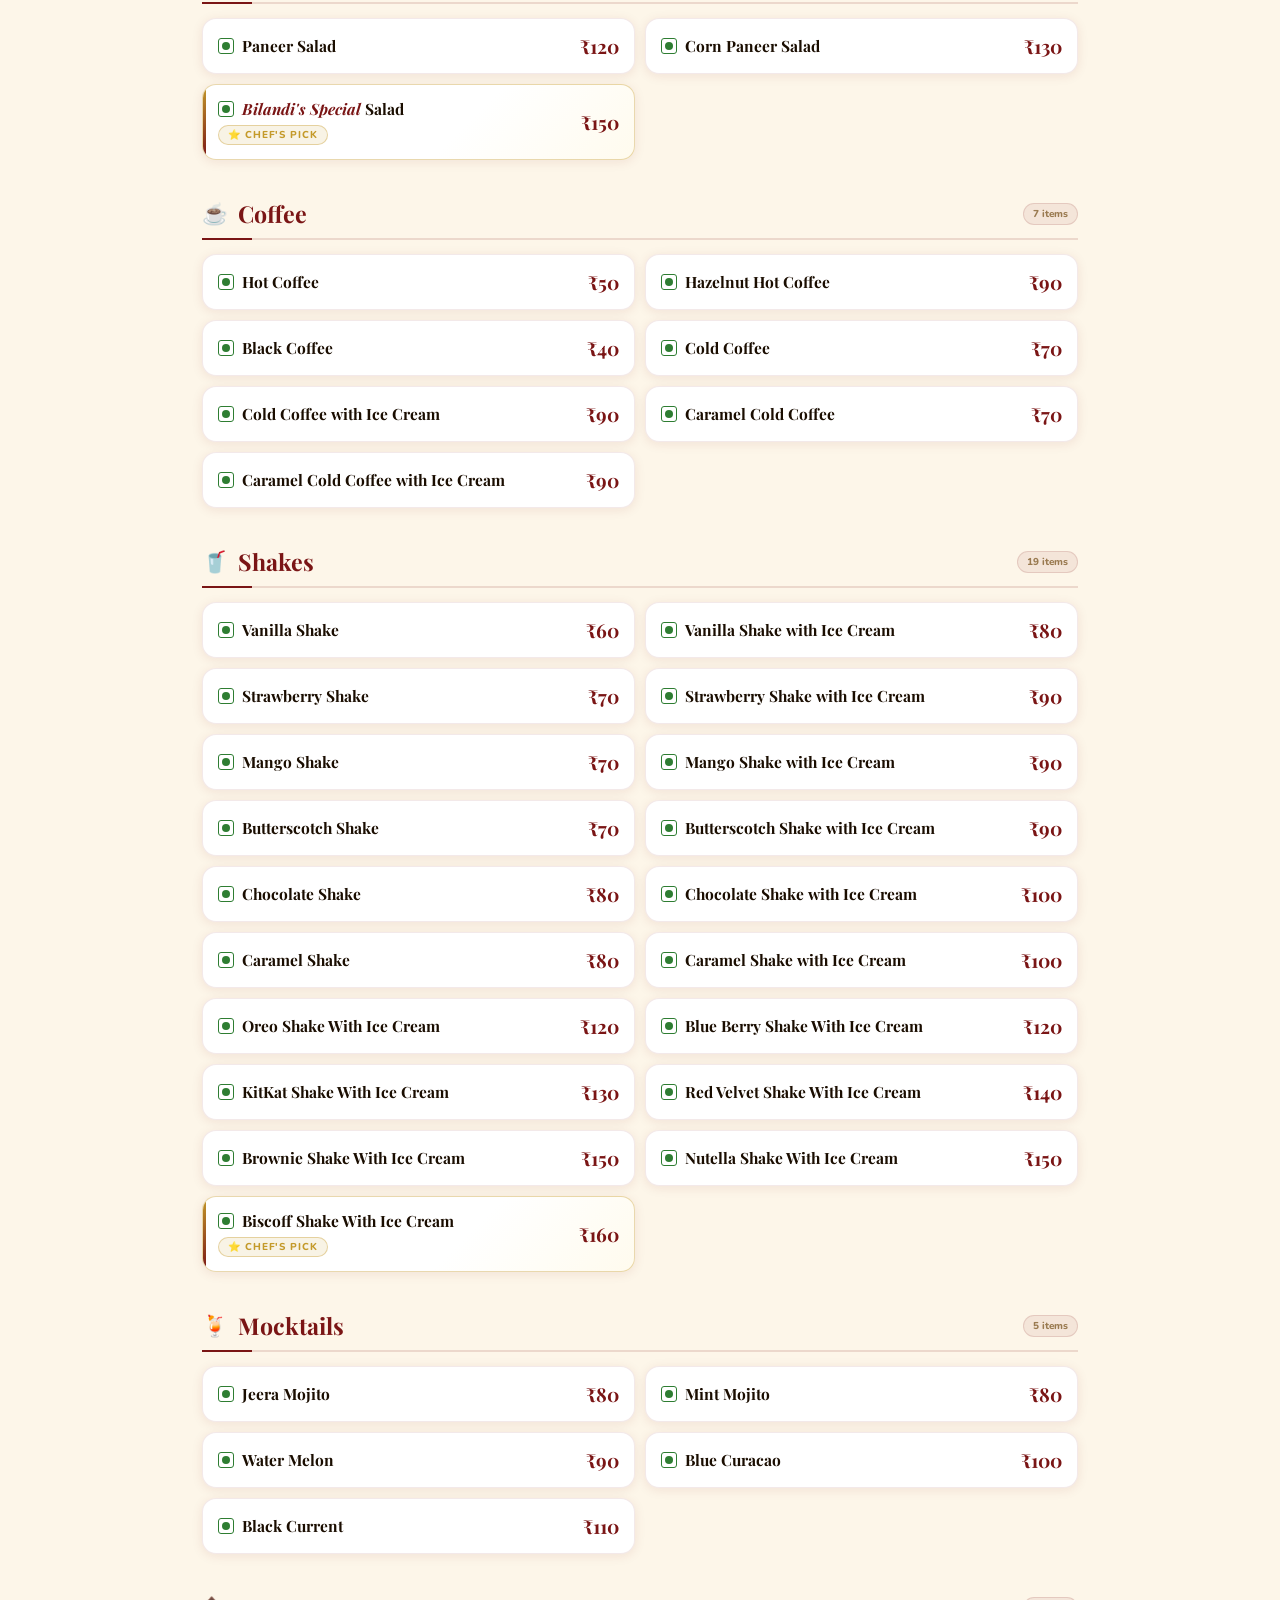
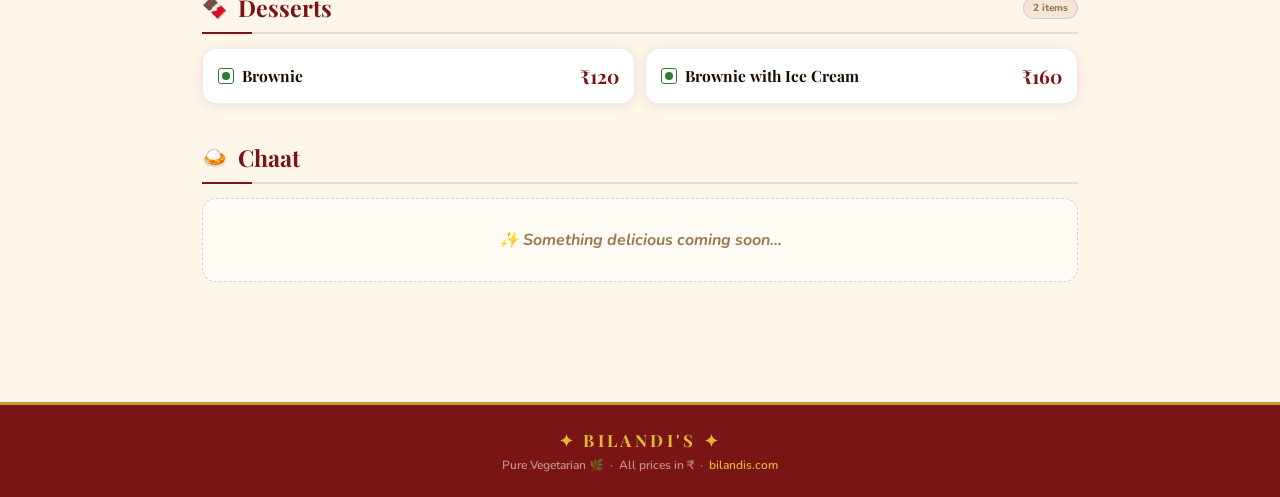
==== commit 03370b29: "Update fmt.Println message from 'Hello' to 'Goodbye'" ====
--- a/menu.html
+++ b/menu.html
@@ -165,11 +165,13 @@
     {name:'Mexican Pizza',prices:[169,259,369]},
     {name:'Deluxe Veggie Pizza',prices:[179,269,379]},
     {name:'Veg Extravaganza Pizza',prices:[189,279,389]},
+    {name:'Veg Paradise Pizza',prices:[189,279,389]},
     {name:'Creamy Tomato Pizza',prices:[199,299,409]},
     {name:'Cheese N Corn Pizza',prices:[199,299,409]},
     {name:'Indi Makhni Paneer Pizza',prices:[209,309,409]},
     {name:'Kadai Paneer Pizza',prices:[209,309,409]},
     {name:'Peppy Paneer Pizza',prices:[219,329,439]},
+    {name:'Paneer Tikka Pizza',prices:[219,329,439]},
     {name:'Hot Tandoori Pizza',prices:[219,339,459]},
     {name:"Bilandi's Special Pizza",prices:[229,349,469],special:true},
   ]},
@@ -274,7 +276,7 @@
   {cat:'Coffee',icon:'☕',items:[
     {name:'Hot Coffee',price:49},
     {name:'Hazelnut Hot Coffee',price:89},
-    {name:'Black Tea',price:30},
+    {name:'Black Coffee',price:40},
     {name:'Cold Coffee',price:69},
     {name:'Cold Coffee with Ice Cream',price:89},
     {name:'Caramel Cold Coffee',price:69},
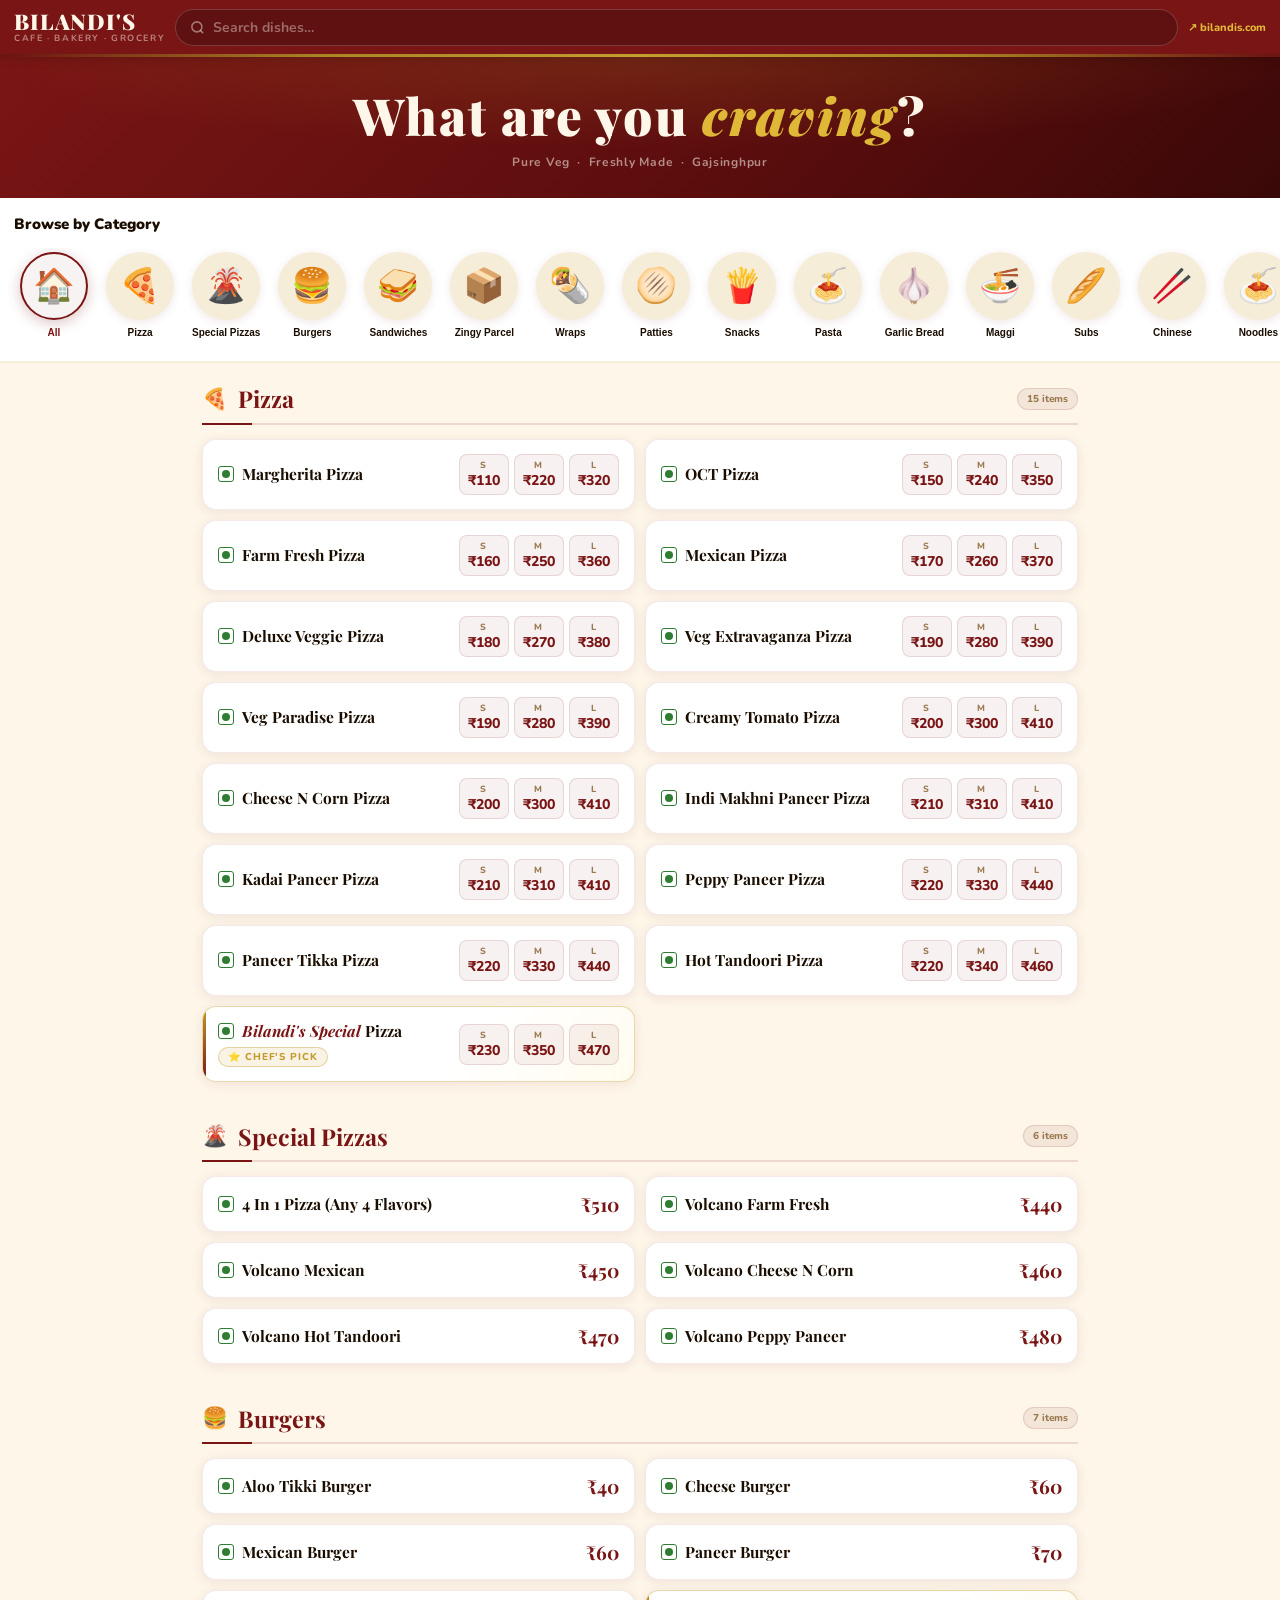
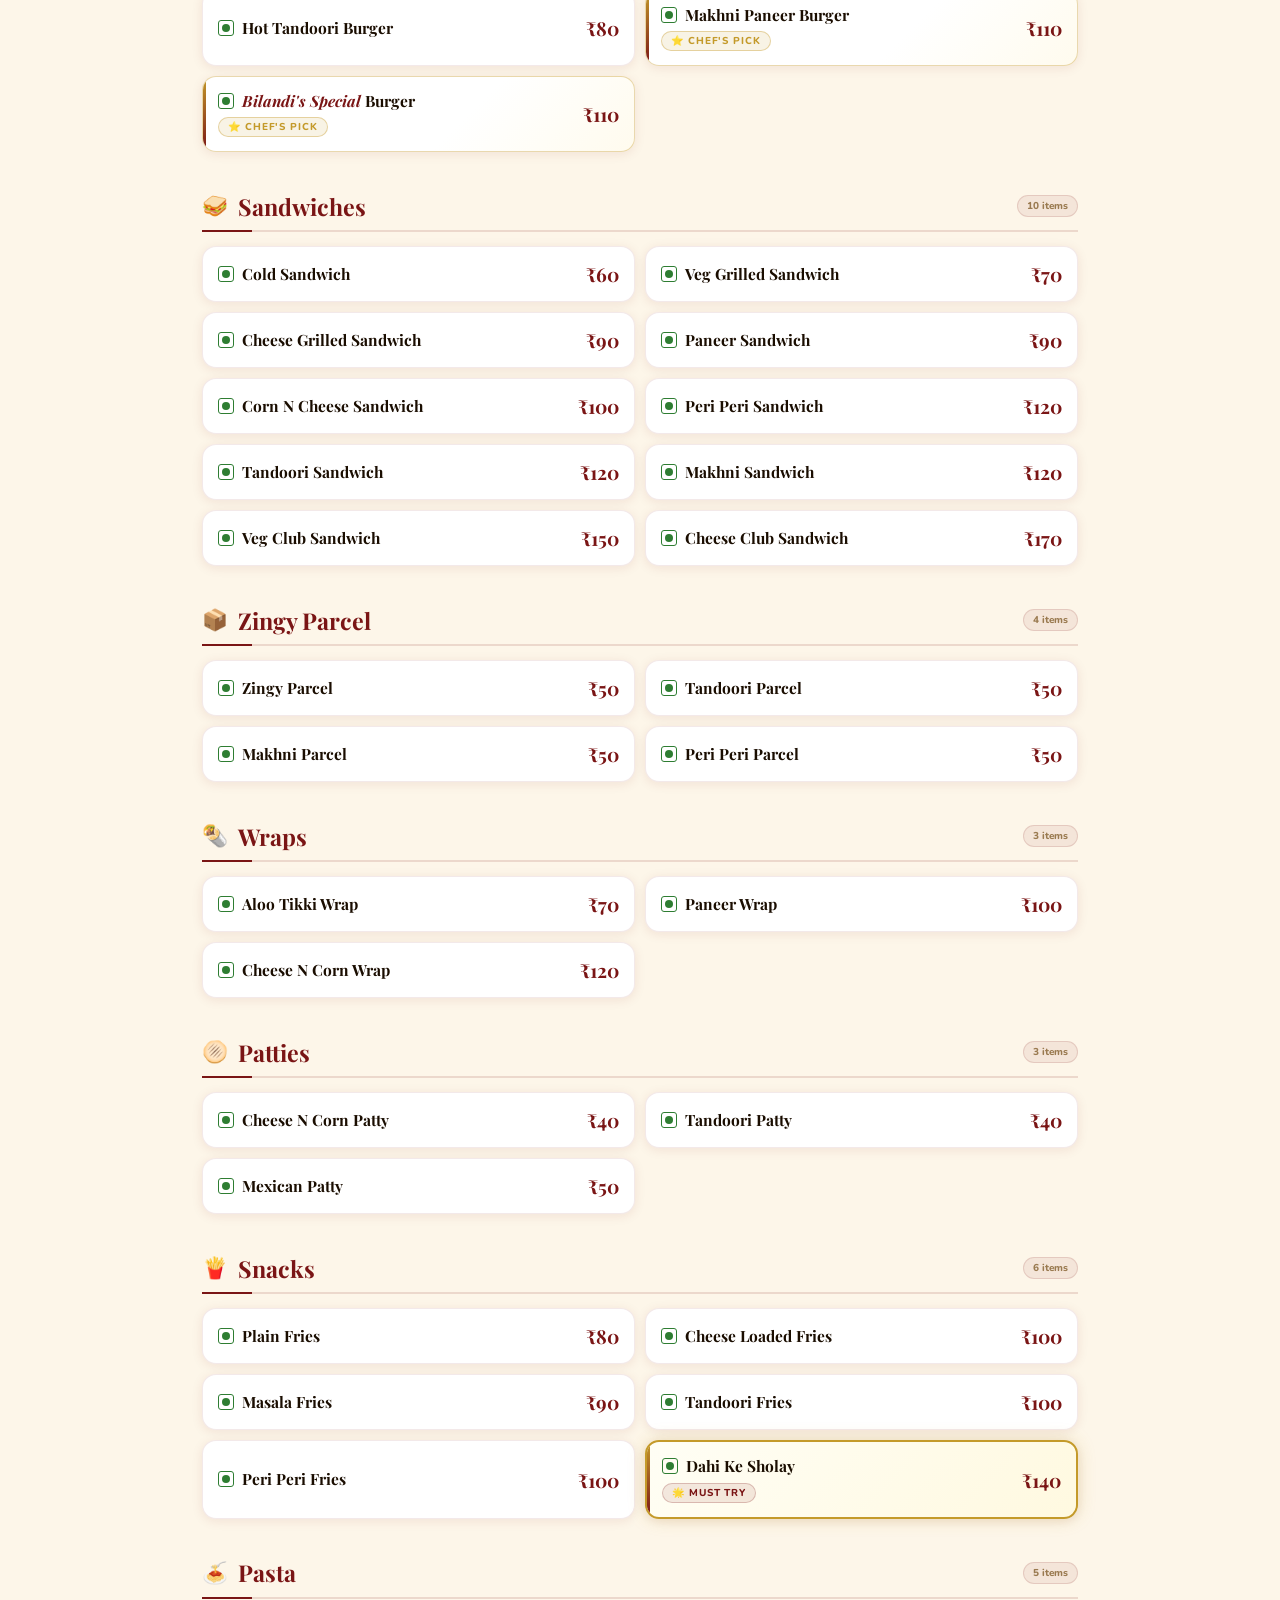
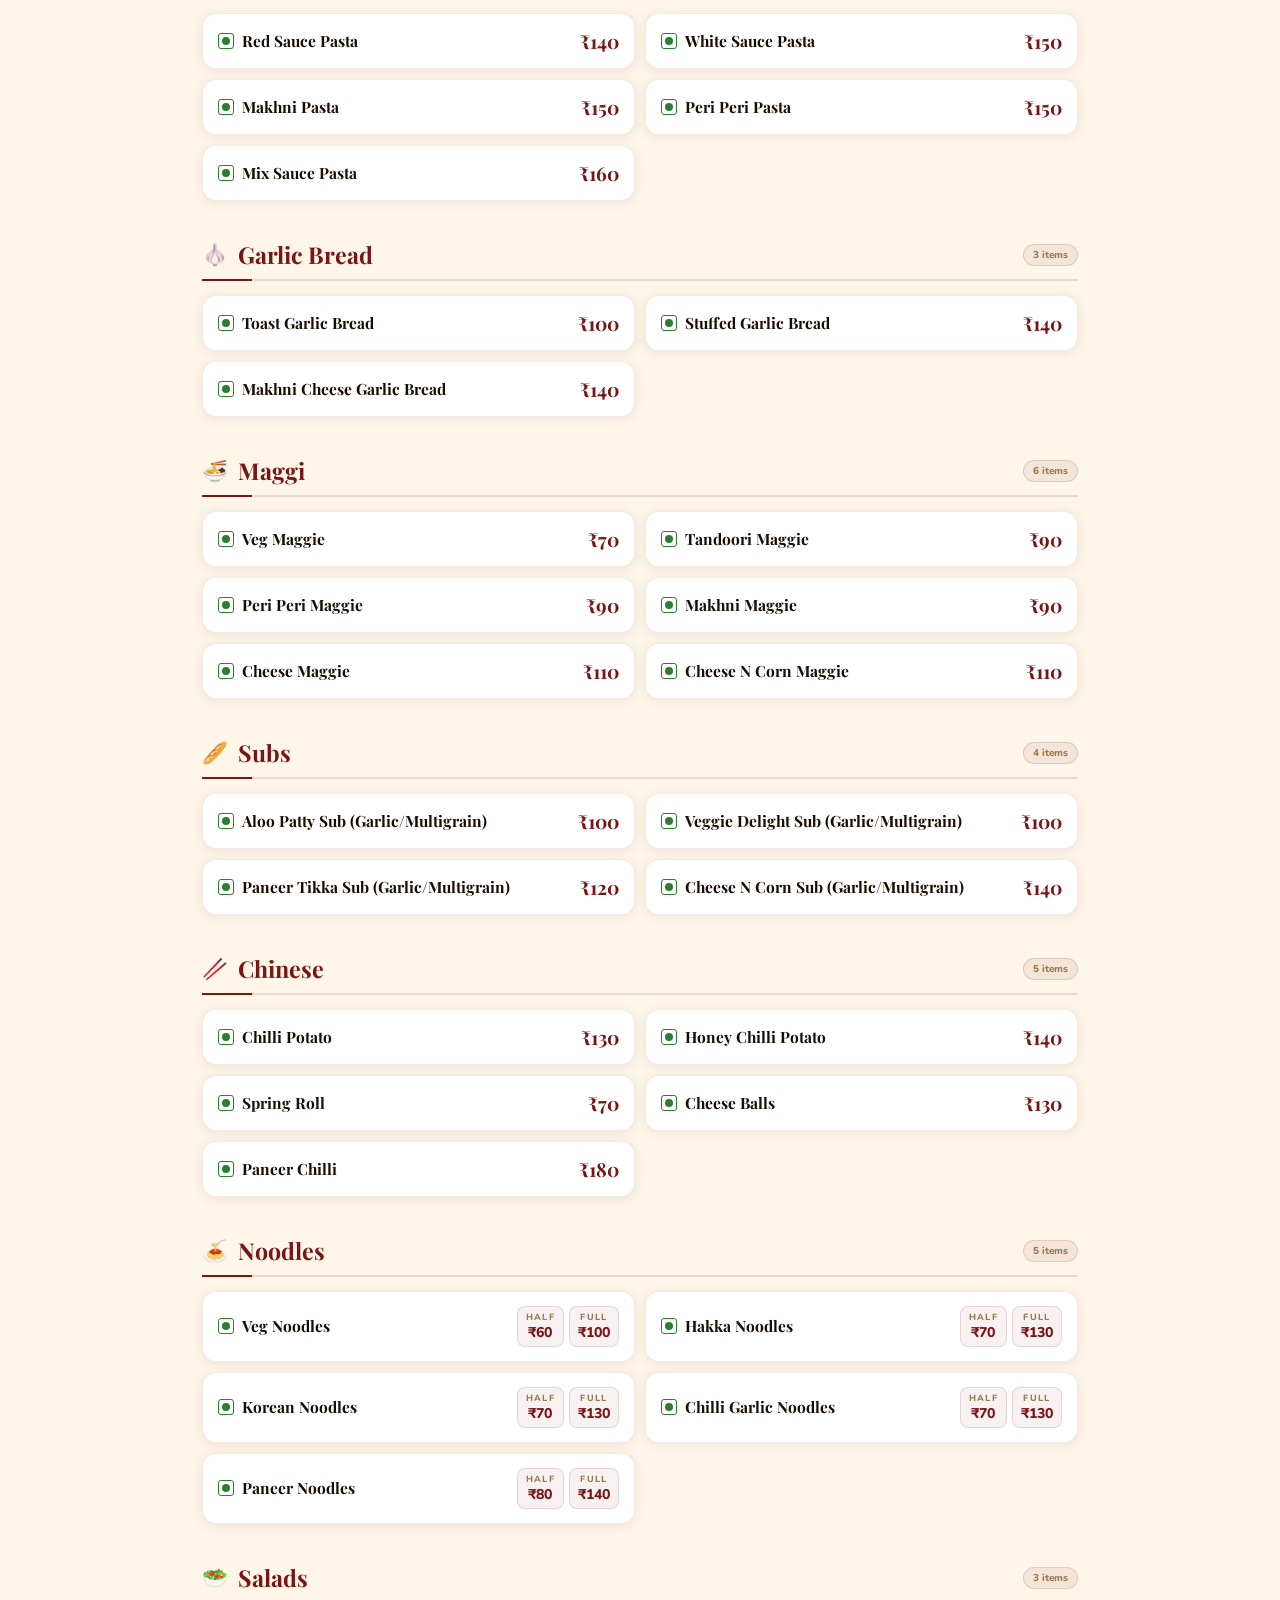
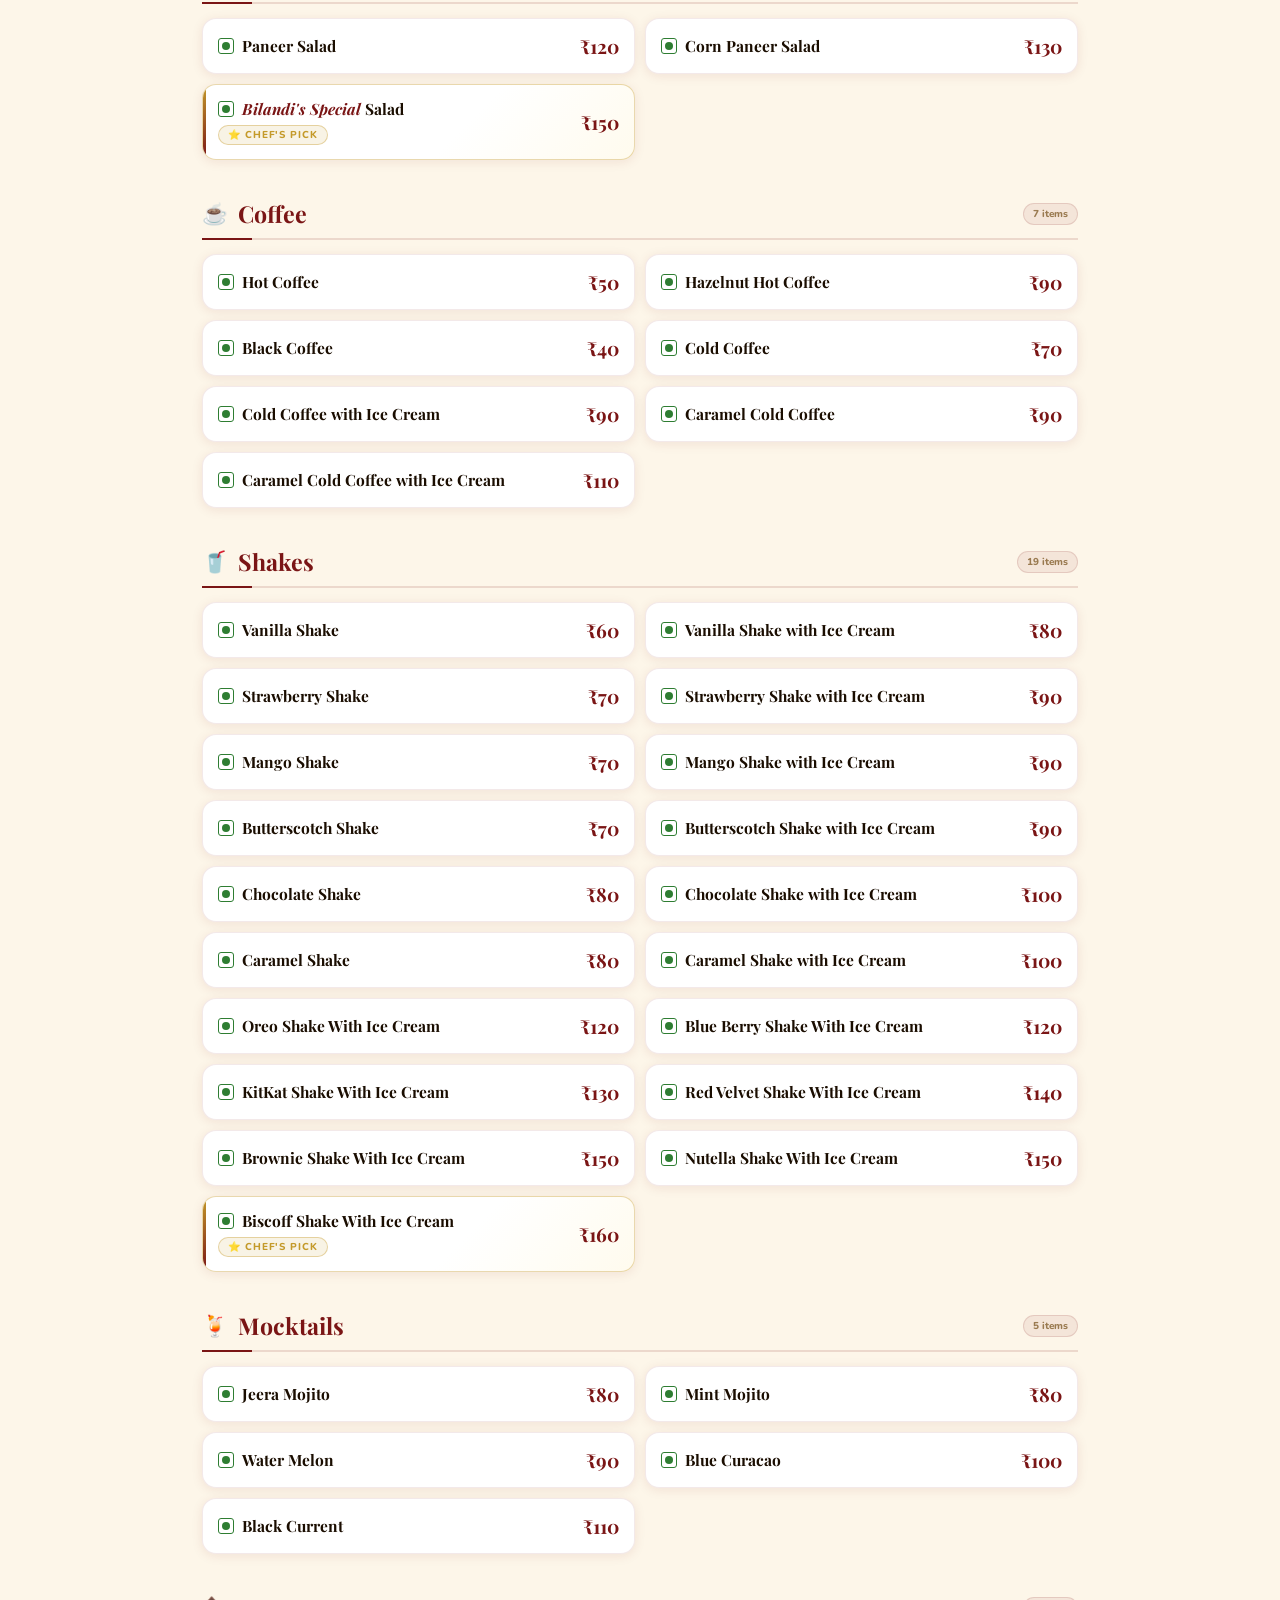
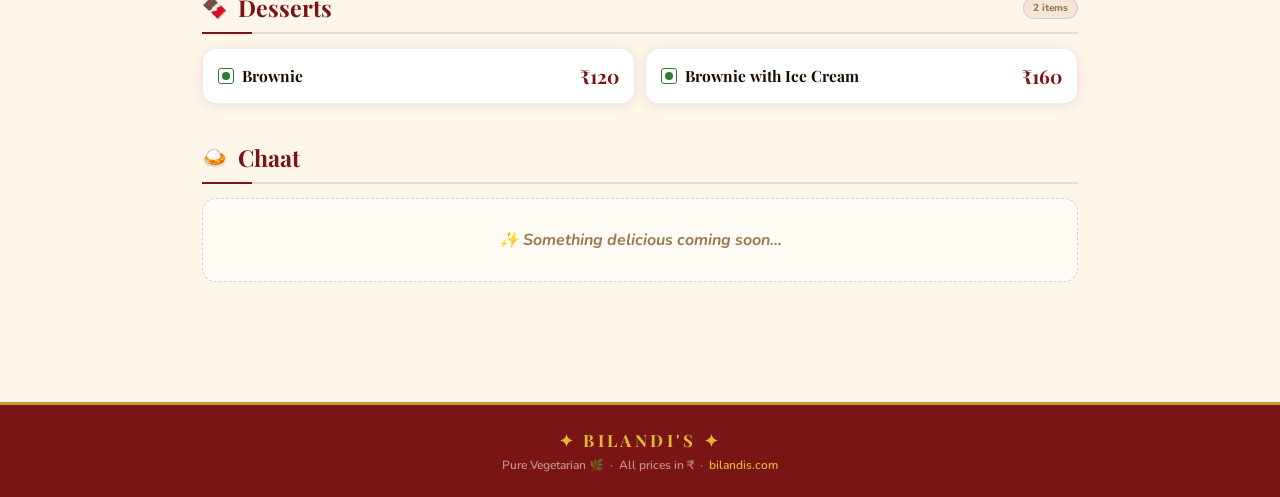
==== commit 8ef3b221: "Update fmt.Println message from 'Hello' to 'Goodbye'" ====
--- a/menu.html
+++ b/menu.html
@@ -279,8 +279,8 @@
     {name:'Black Coffee',price:40},
     {name:'Cold Coffee',price:69},
     {name:'Cold Coffee with Ice Cream',price:89},
-    {name:'Caramel Cold Coffee',price:69},
-    {name:'Caramel Cold Coffee with Ice Cream',price:89},
+    {name:'Caramel Cold Coffee',price:89},
+    {name:'Caramel Cold Coffee with Ice Cream',price:109},
   ]},
   {cat:'Shakes',icon:'🥤',items:[
     {name:'Vanilla Shake',price:59},
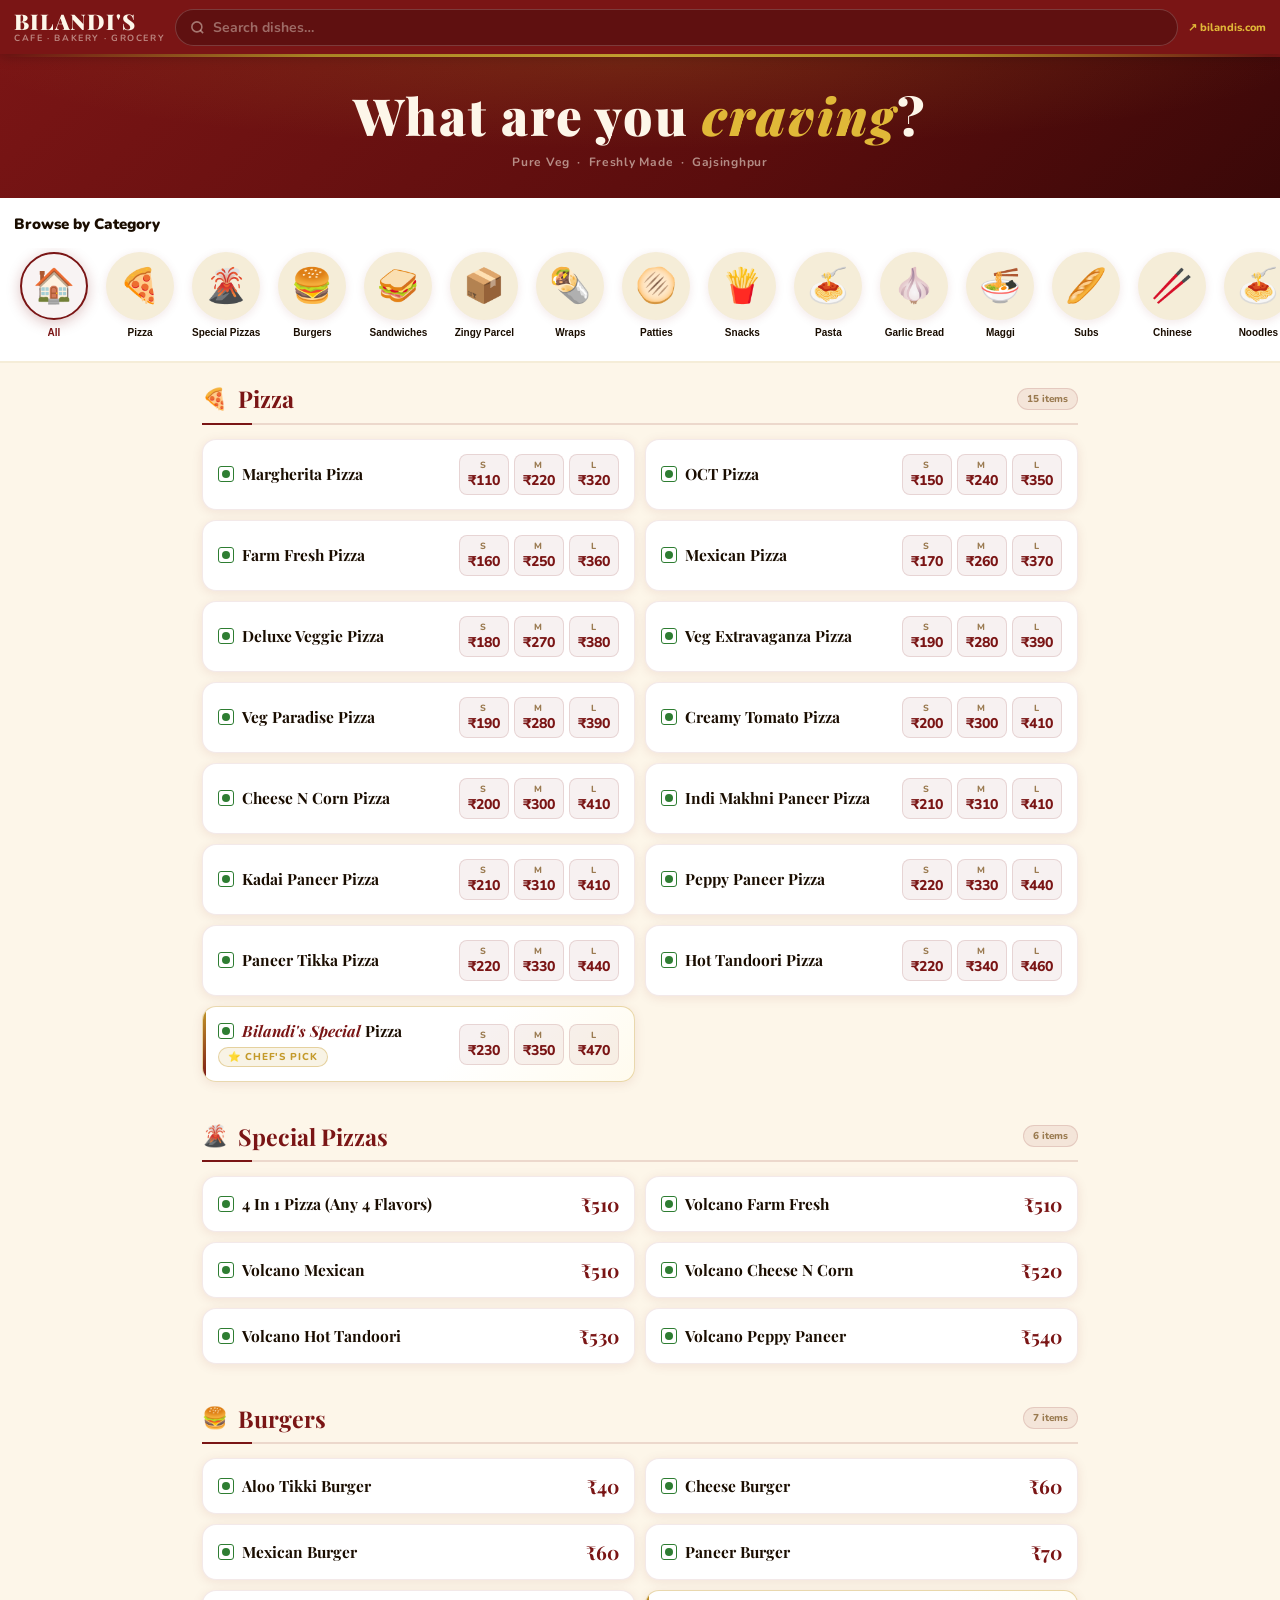
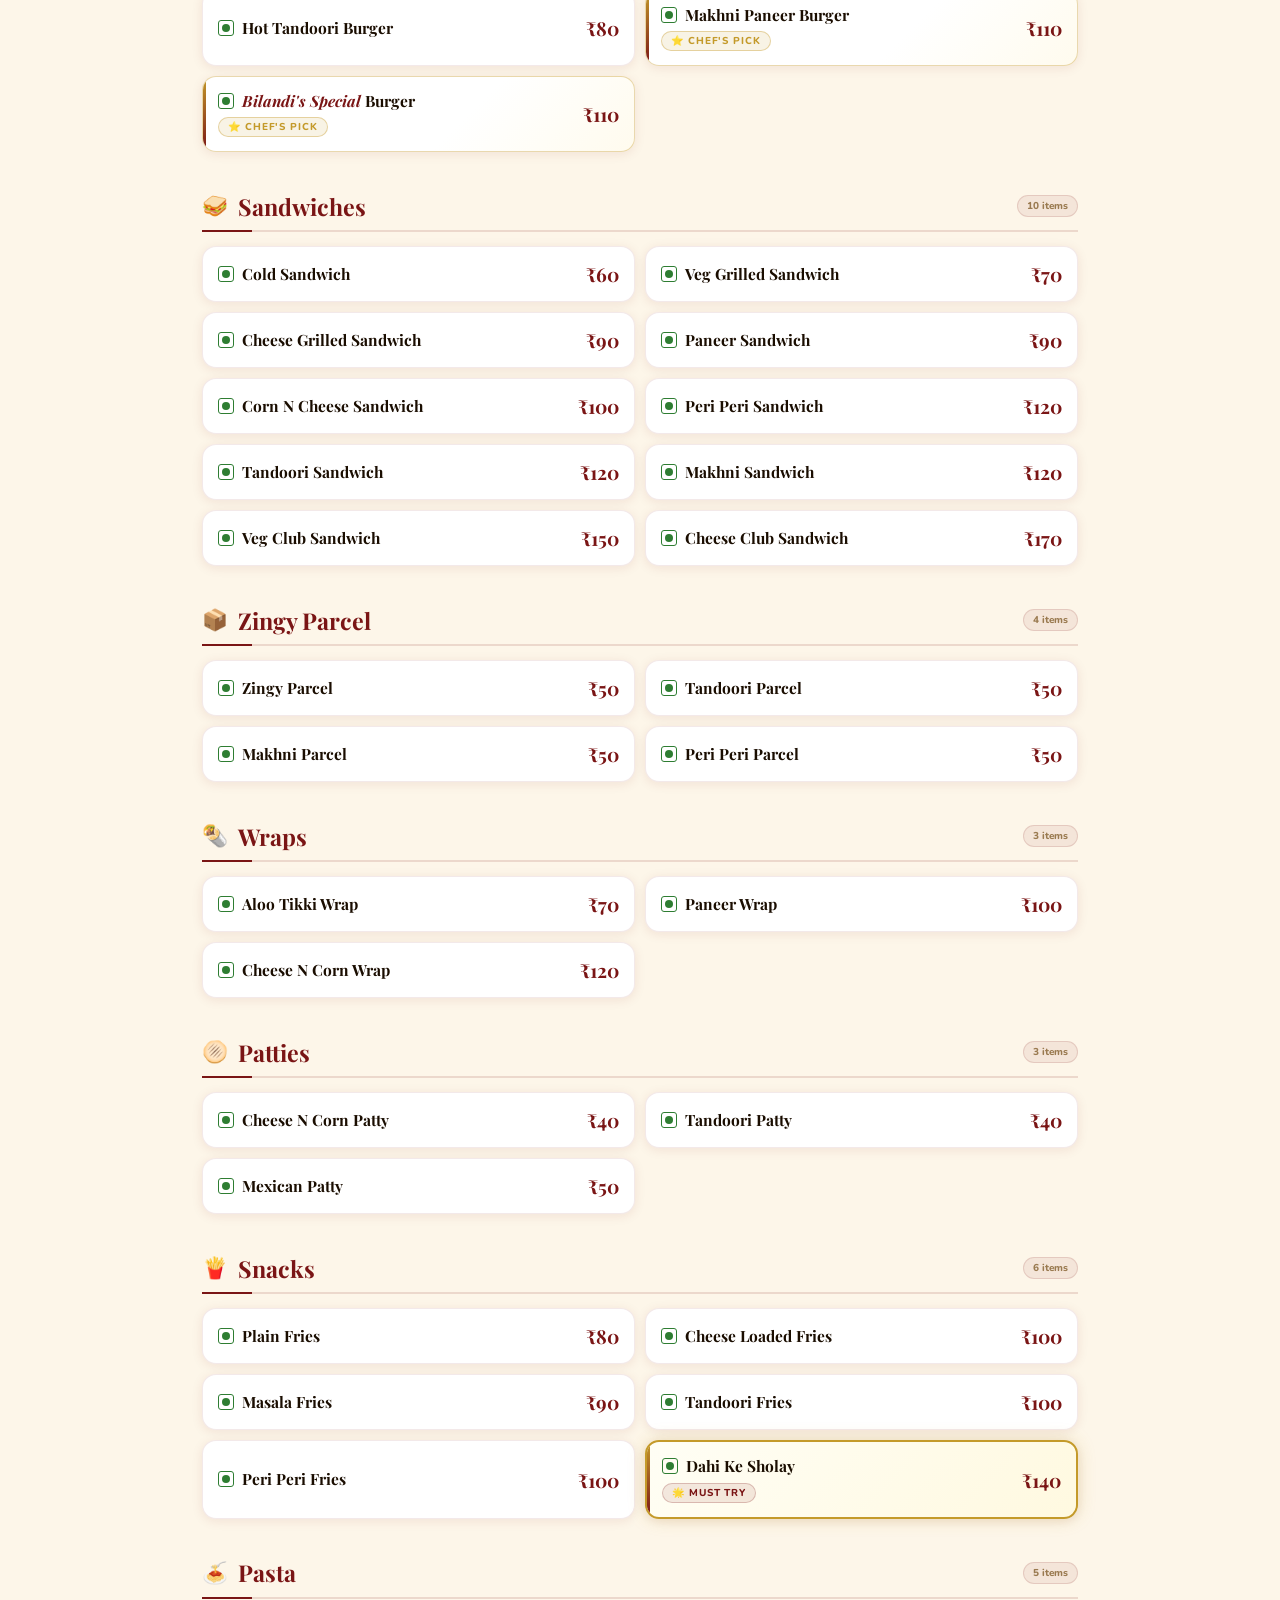
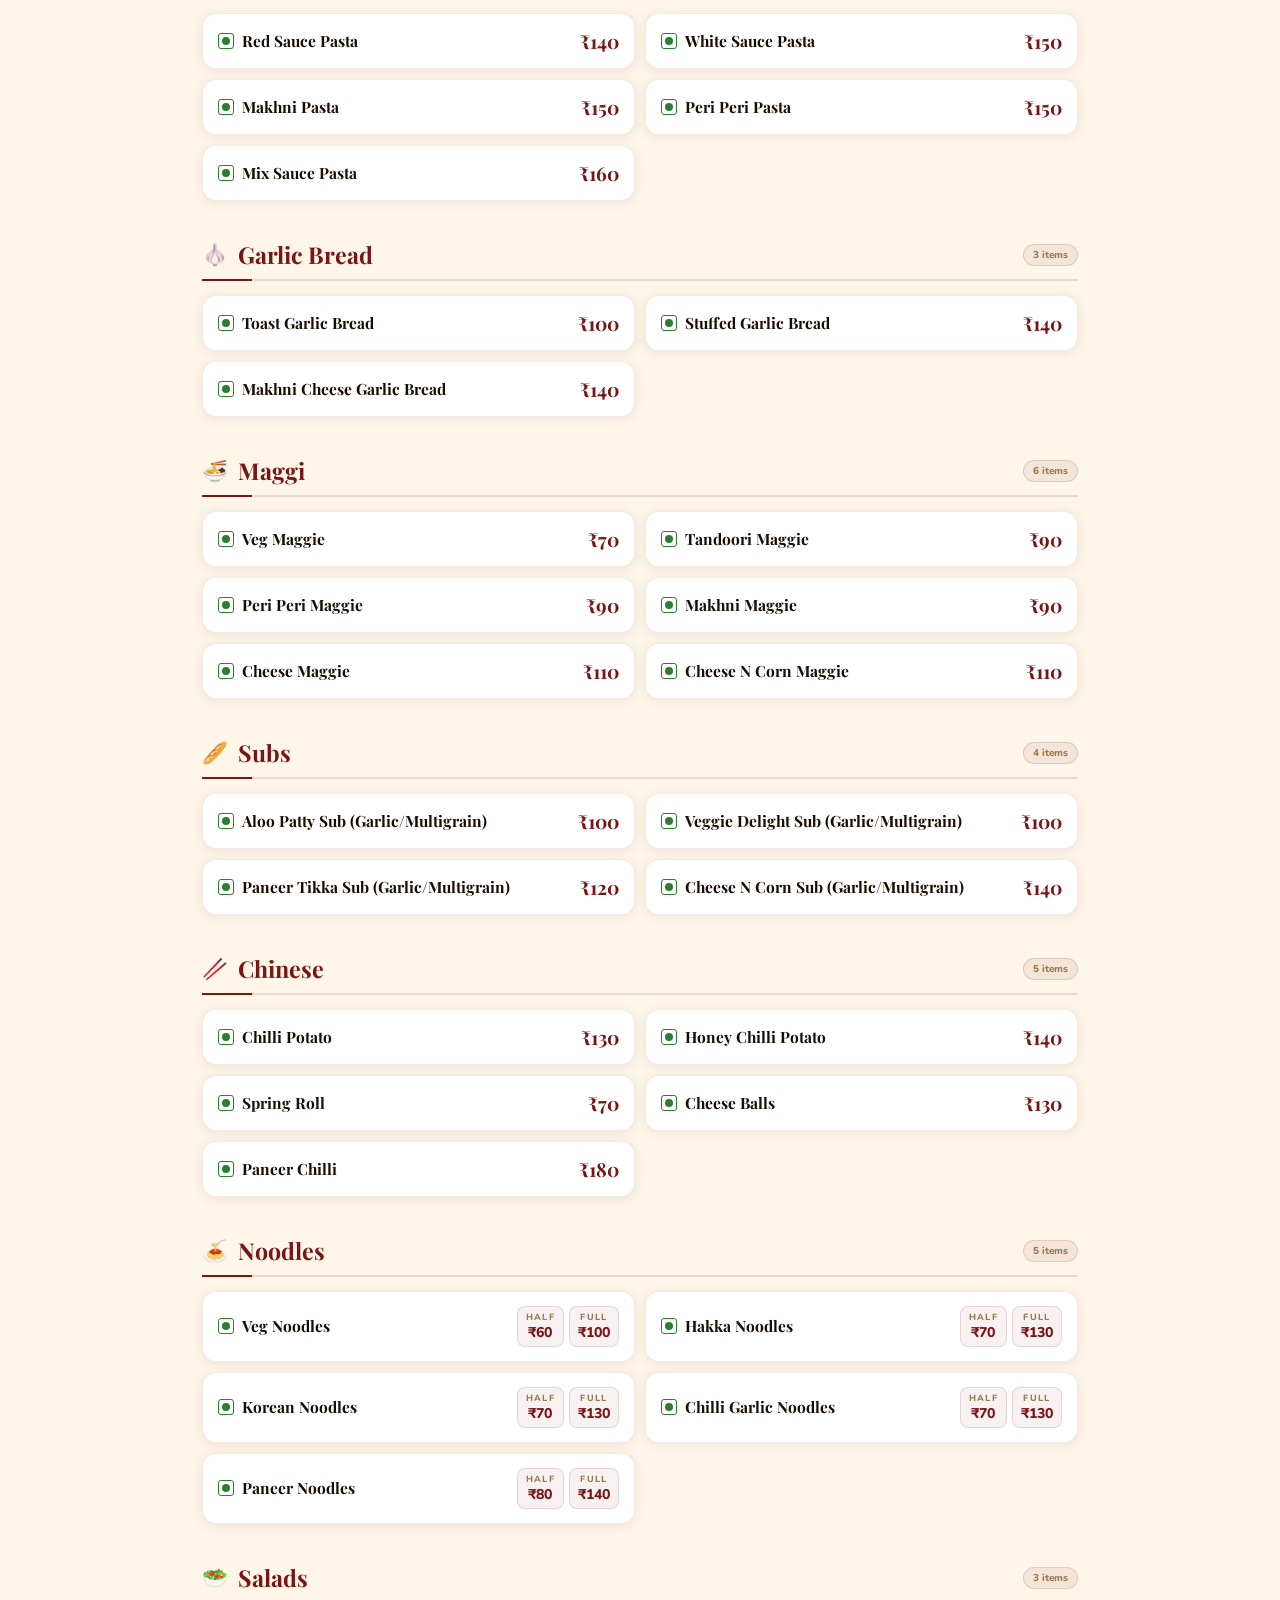
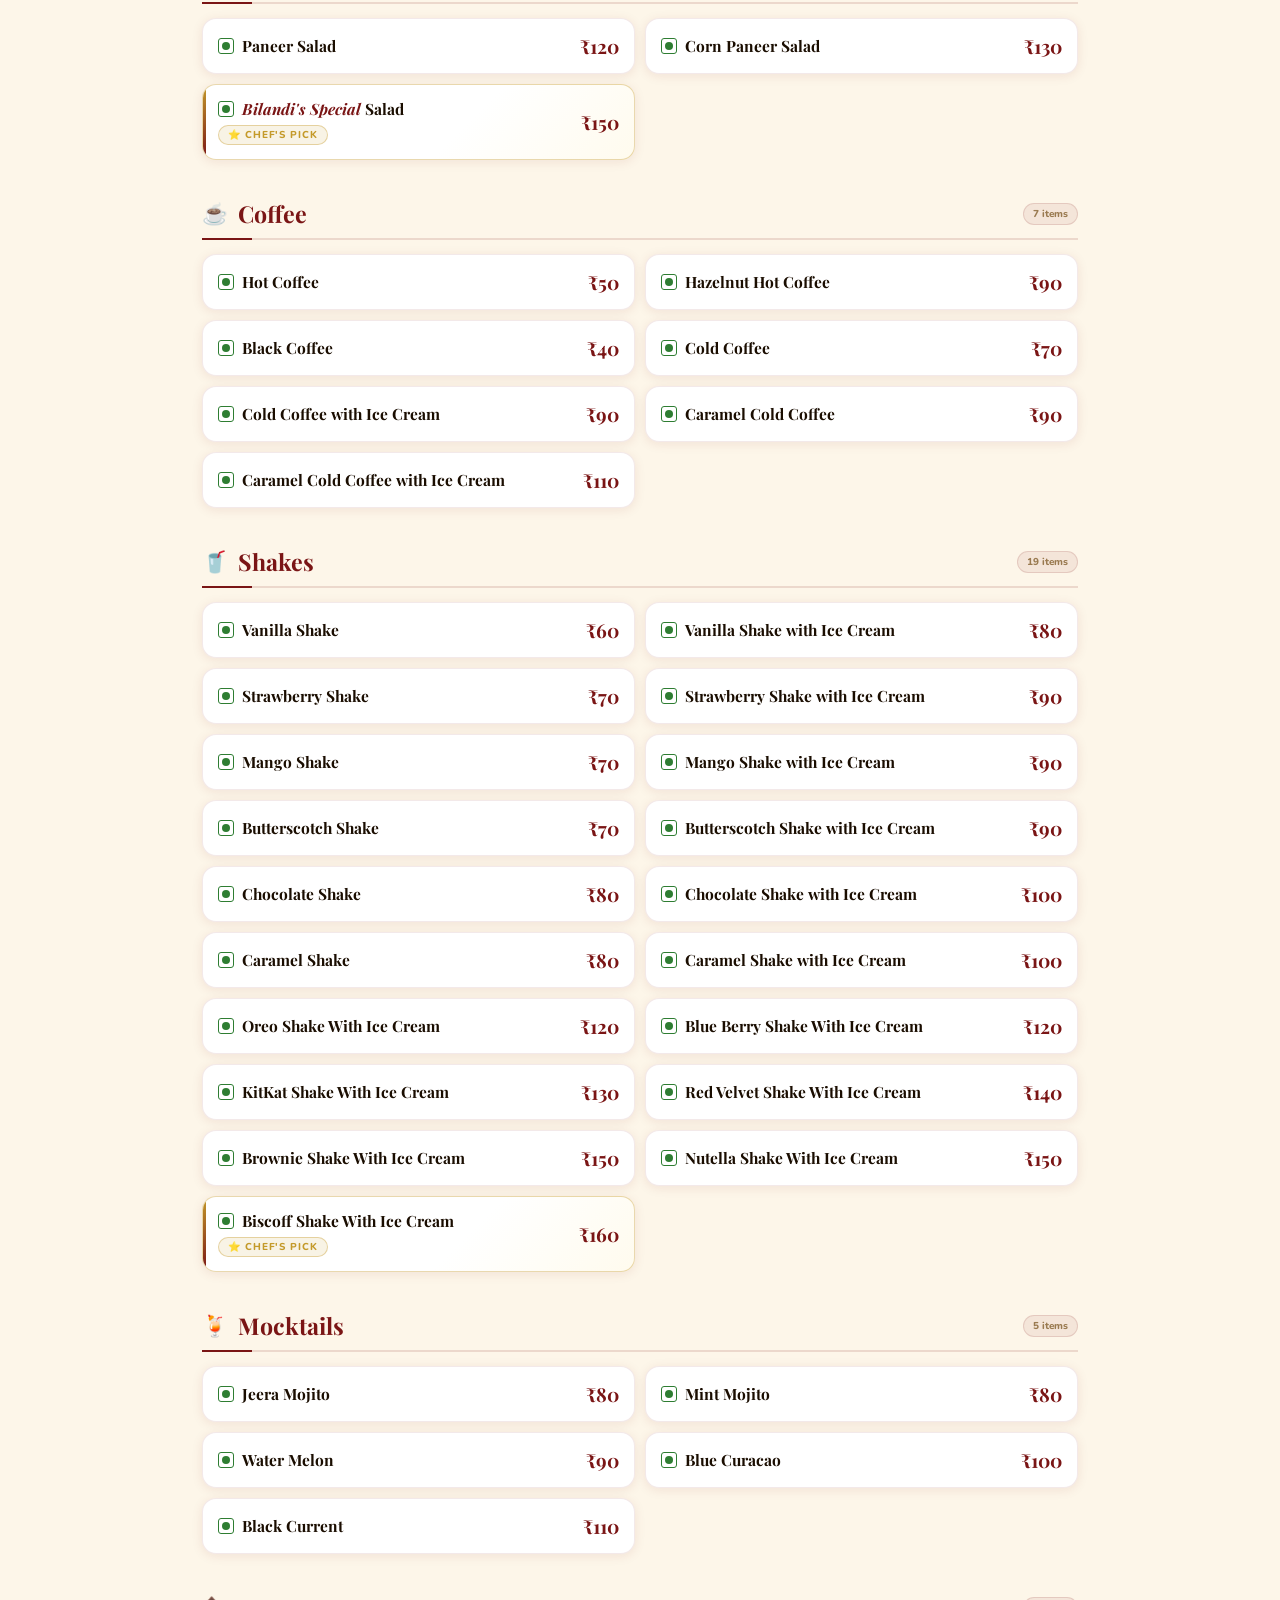
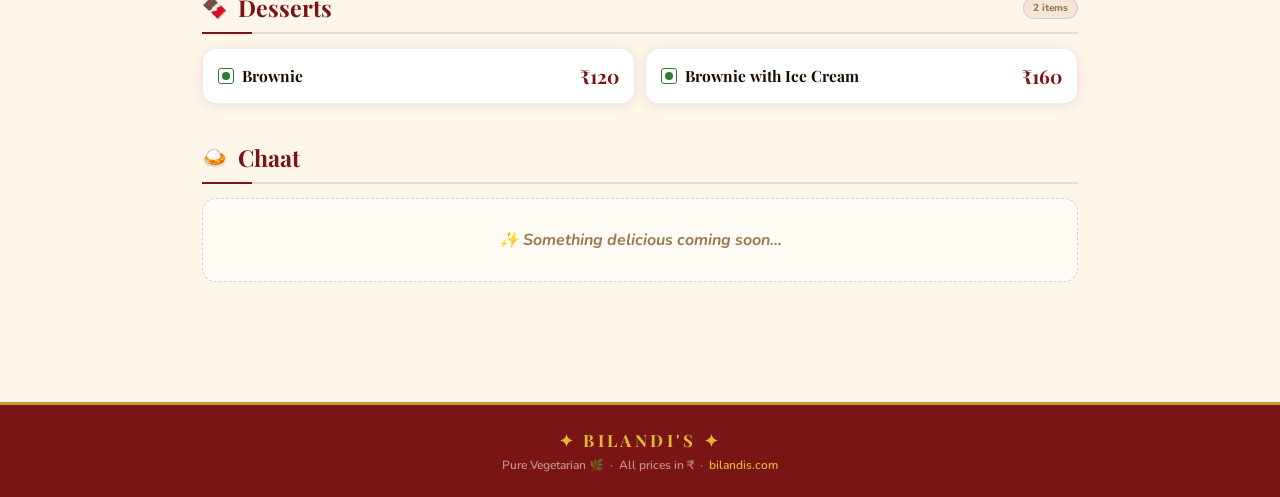
==== commit 639f7792: "Update fmt.Println message from 'Hello' to 'Goodbye'" ====
--- a/menu.html
+++ b/menu.html
@@ -177,11 +177,11 @@
   ]},
   {cat:'Special Pizzas',icon:'🌋',items:[
     {name:'4 In 1 Pizza (Any 4 Flavors)',price:509},
-    {name:'Volcano Farm Fresh',price:439},
-    {name:'Volcano Mexican',price:449},
-    {name:'Volcano Cheese N Corn',price:459},
-    {name:'Volcano Hot Tandoori',price:469},
-    {name:'Volcano Peppy Paneer',price:479},
+    {name:'Volcano Farm Fresh',price:509},
+    {name:'Volcano Mexican',price:509},
+    {name:'Volcano Cheese N Corn',price:519},
+    {name:'Volcano Hot Tandoori',price:529},
+    {name:'Volcano Peppy Paneer',price:539},
   ]},
   {cat:'Burgers',icon:'🍔',items:[
     {name:'Aloo Tikki Burger',price:39},
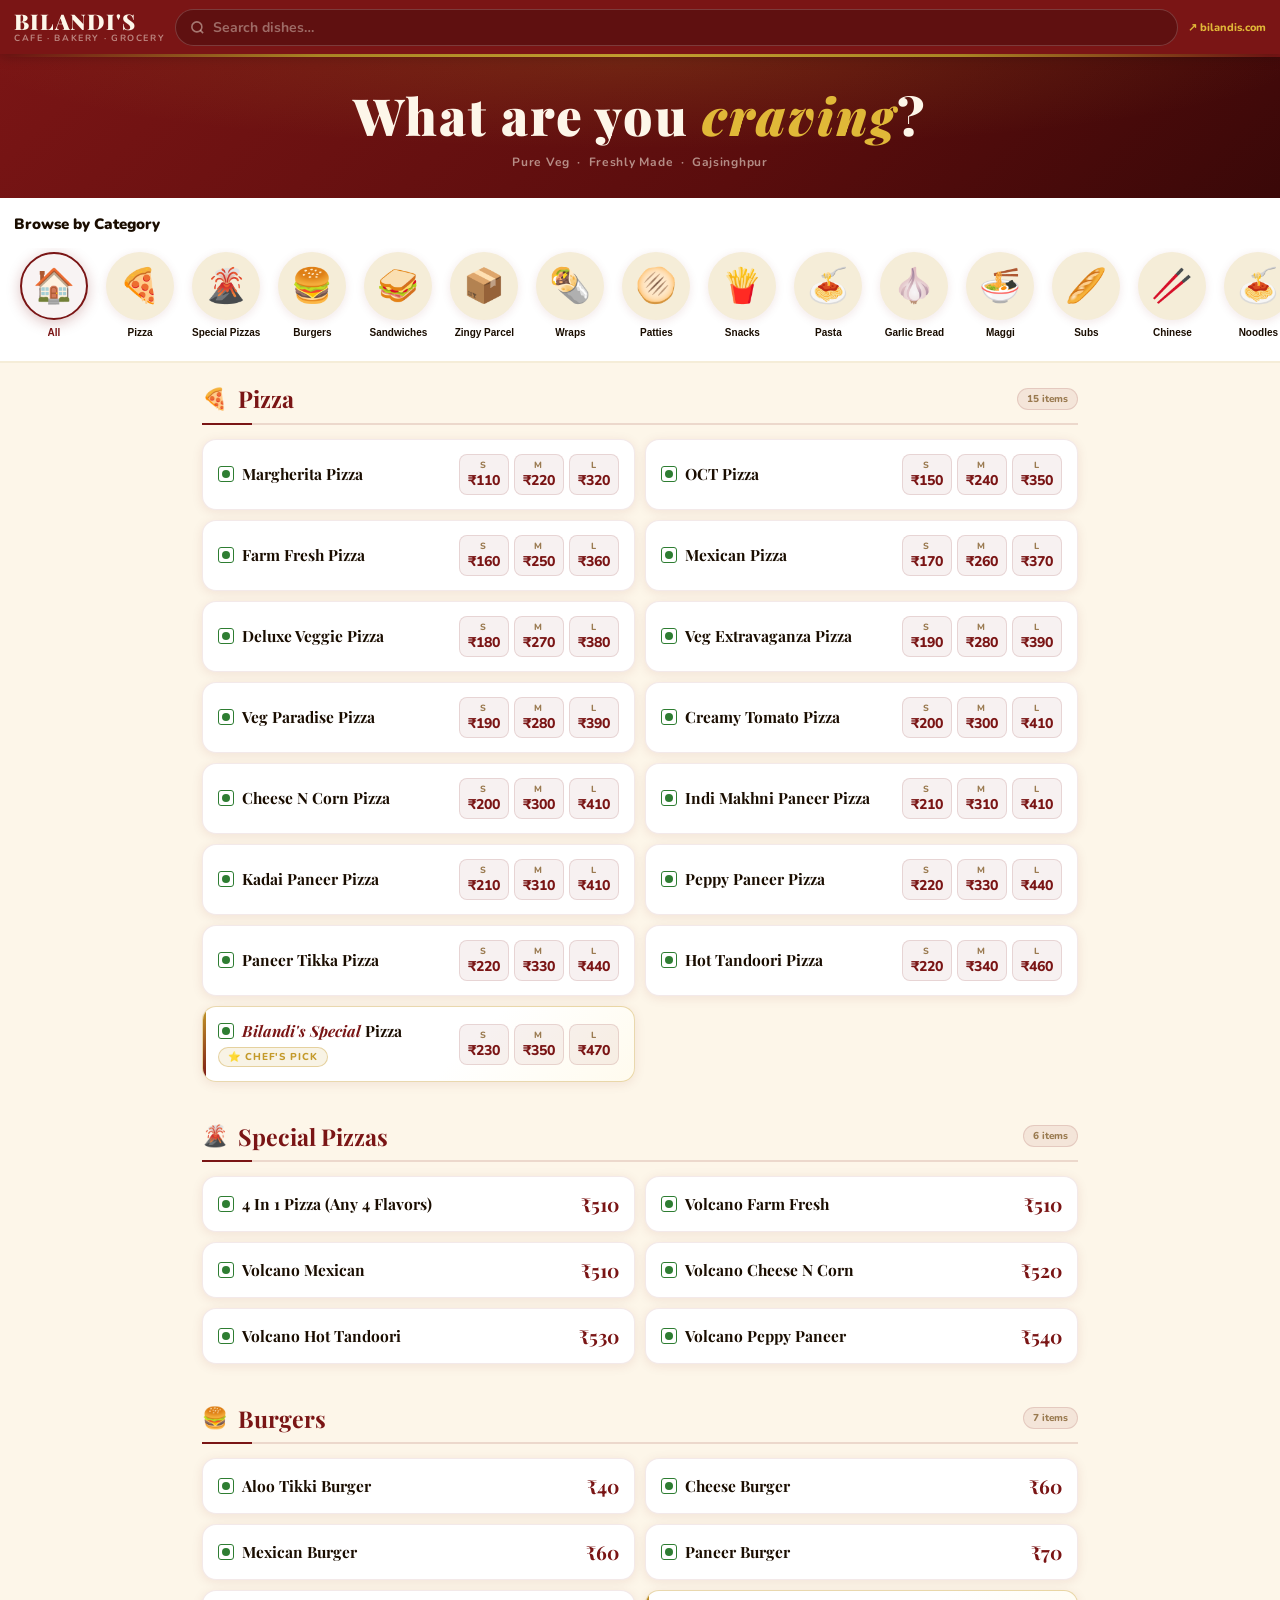
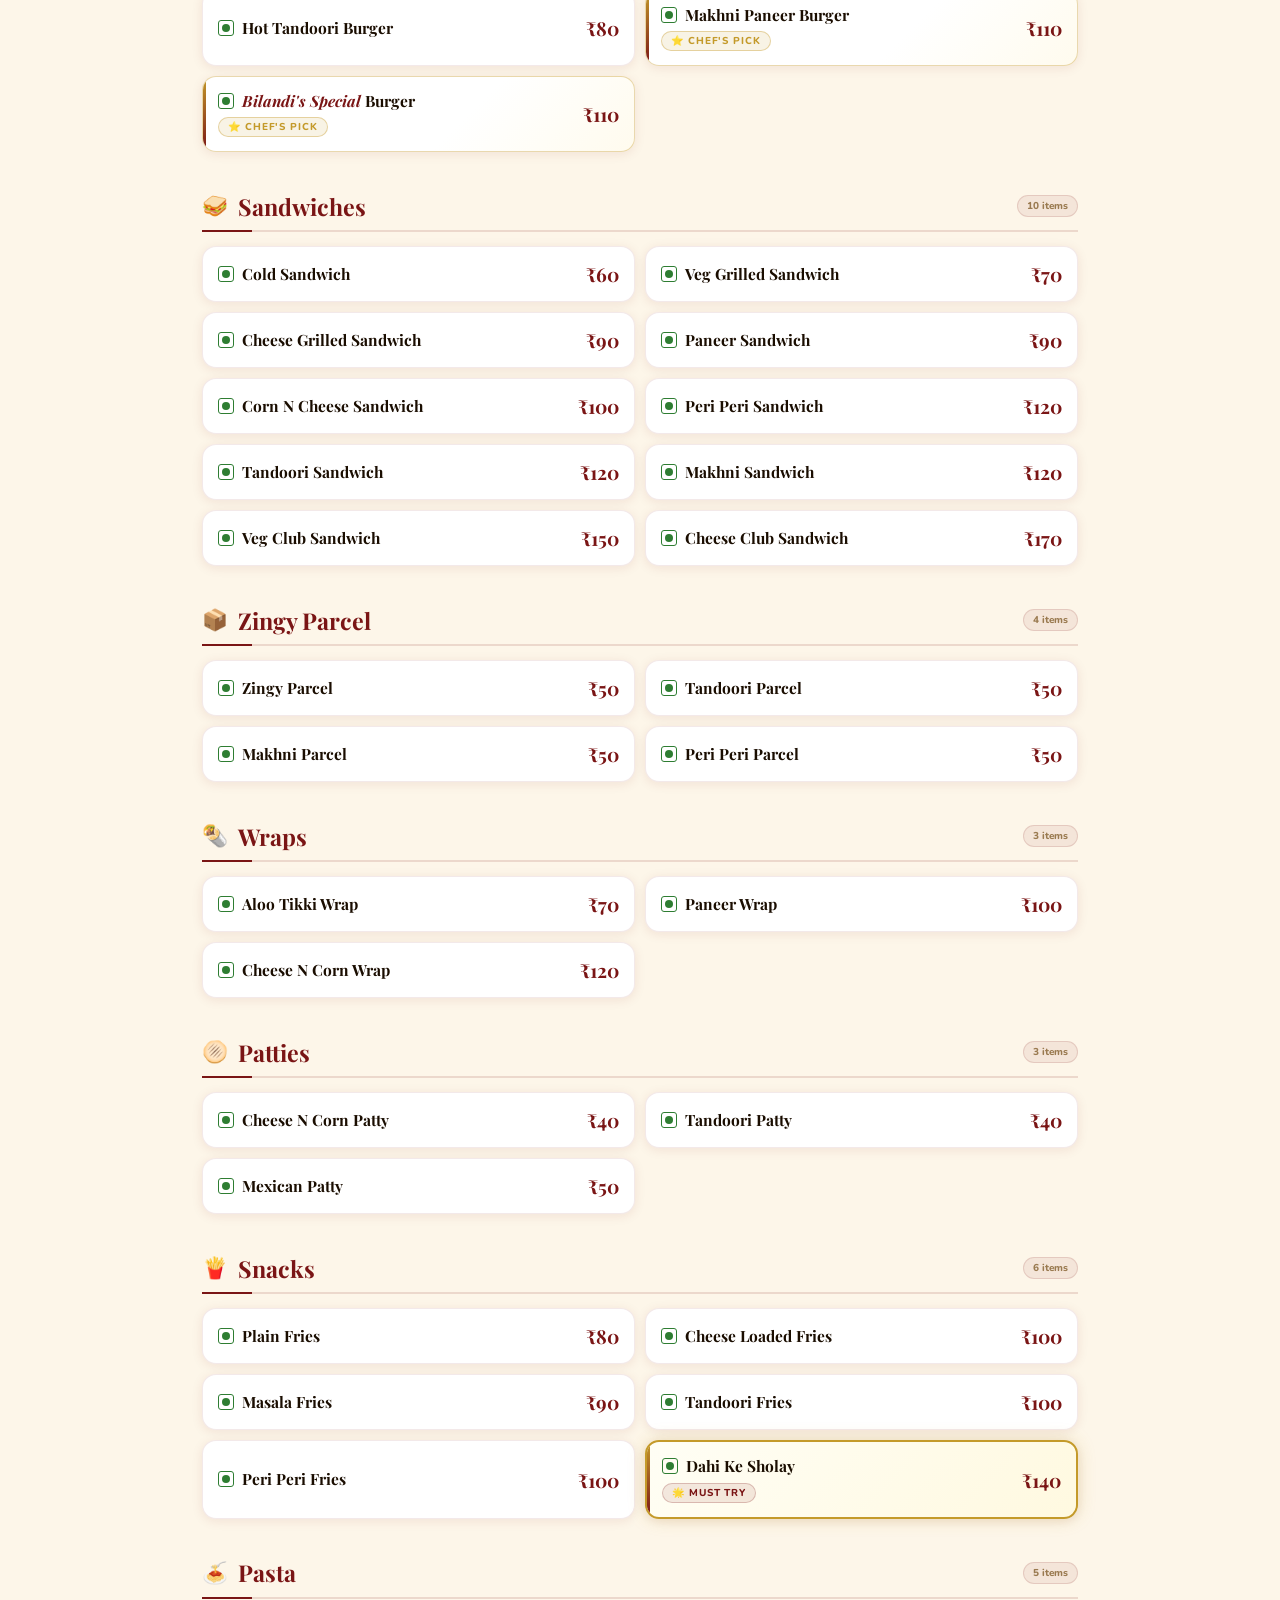
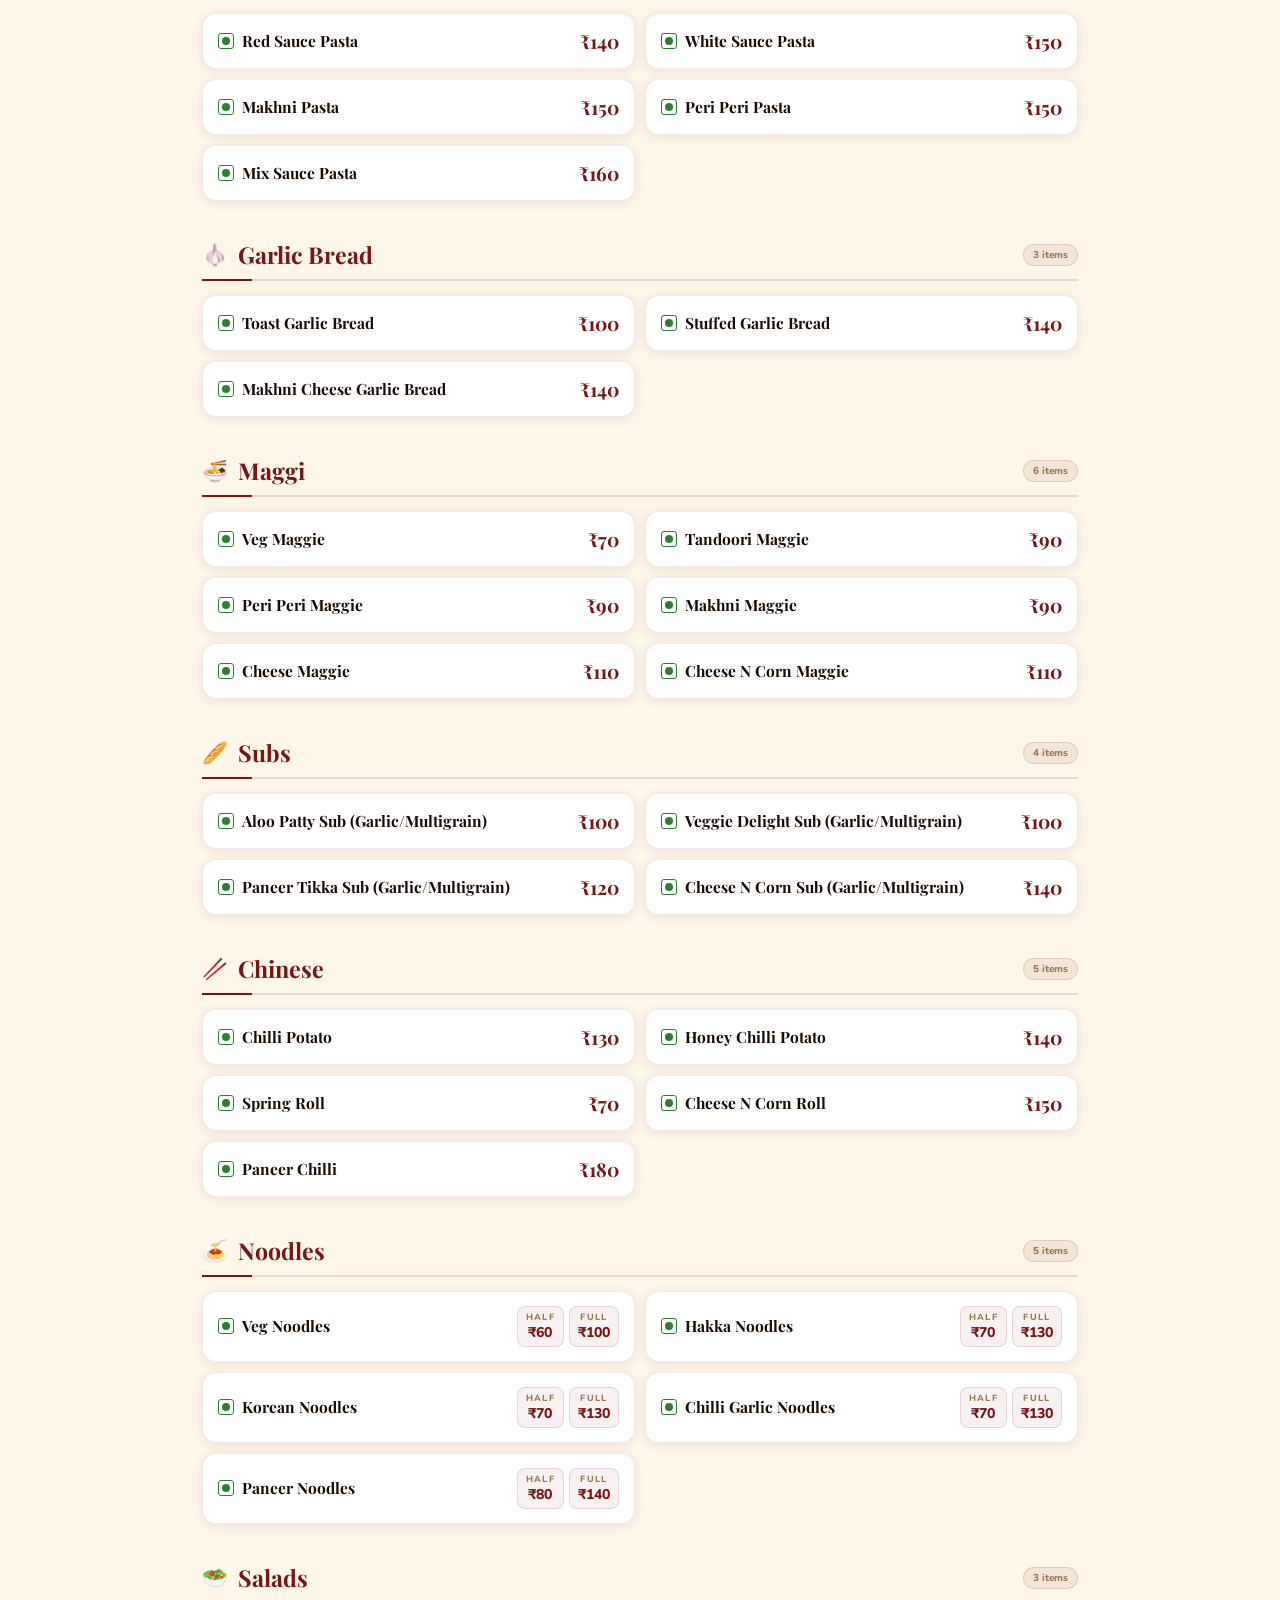
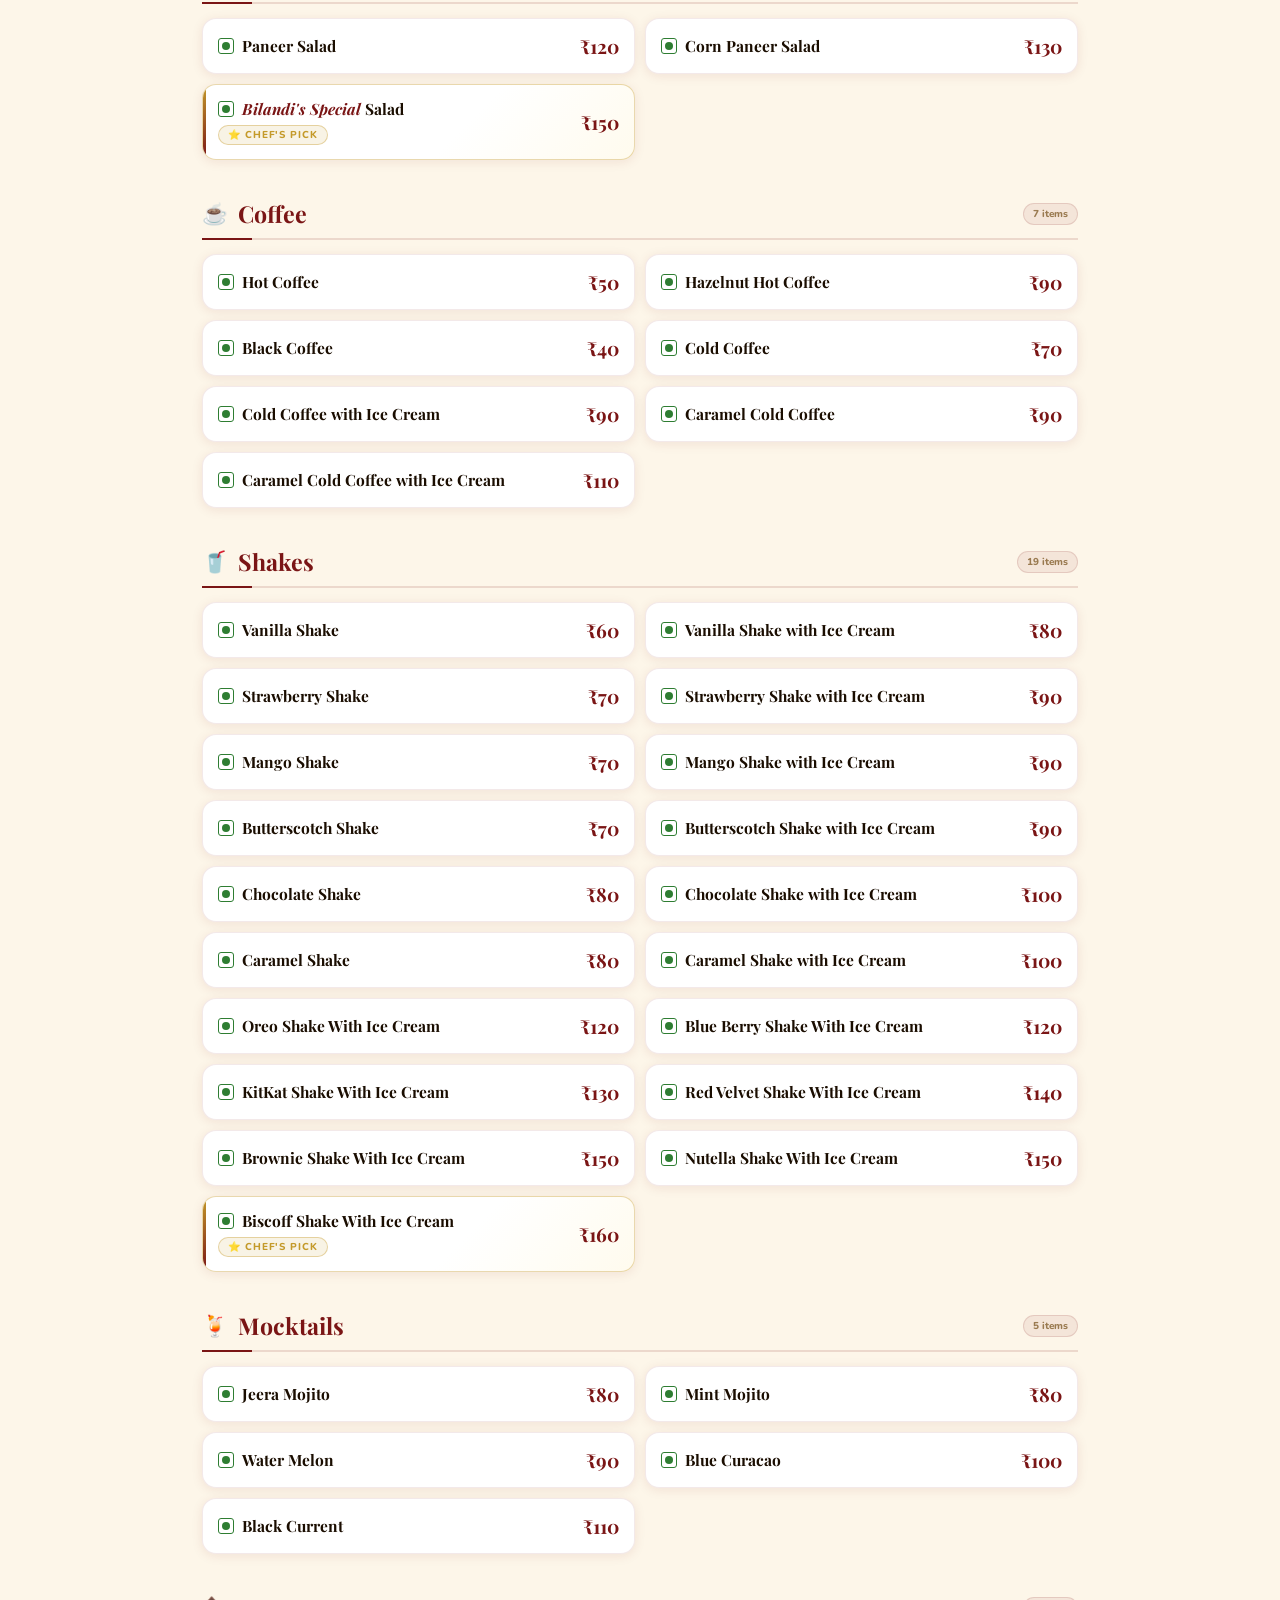
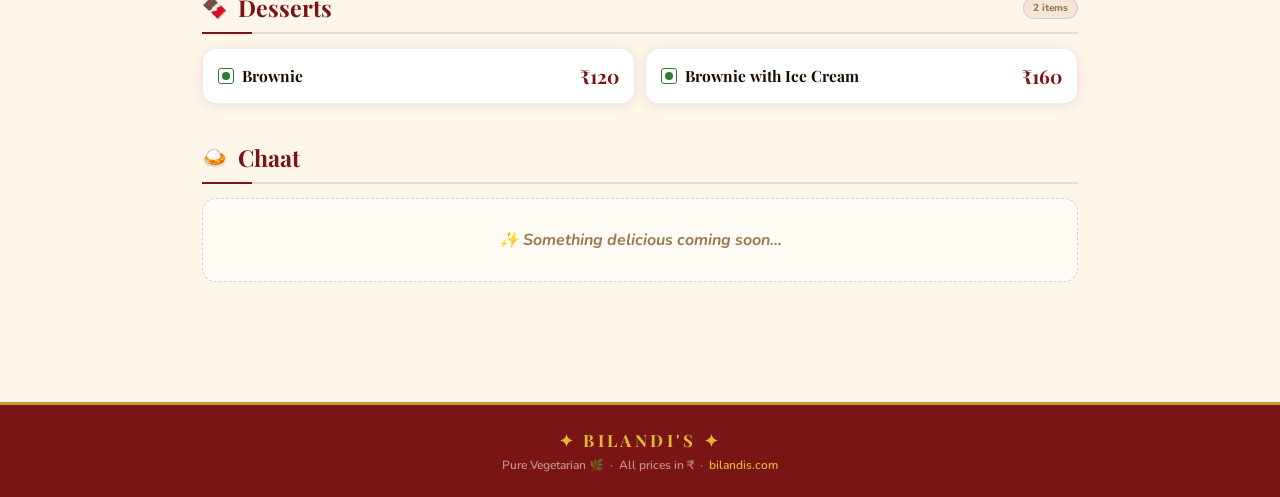
==== commit f52ca8d4: "Update menu.html" ====
--- a/menu.html
+++ b/menu.html
@@ -258,7 +258,7 @@
     {name:'Chilli Potato',price:130},
     {name:'Honey Chilli Potato',price:139},
     {name:'Spring Roll',price:69},
-    {name:'Cheese Balls',price:129},
+    {name:'Cheese N Corn Roll',price:149},
     {name:'Paneer Chilli',price:179},
   ]},
   {cat:'Noodles',icon:'🍝',items:[
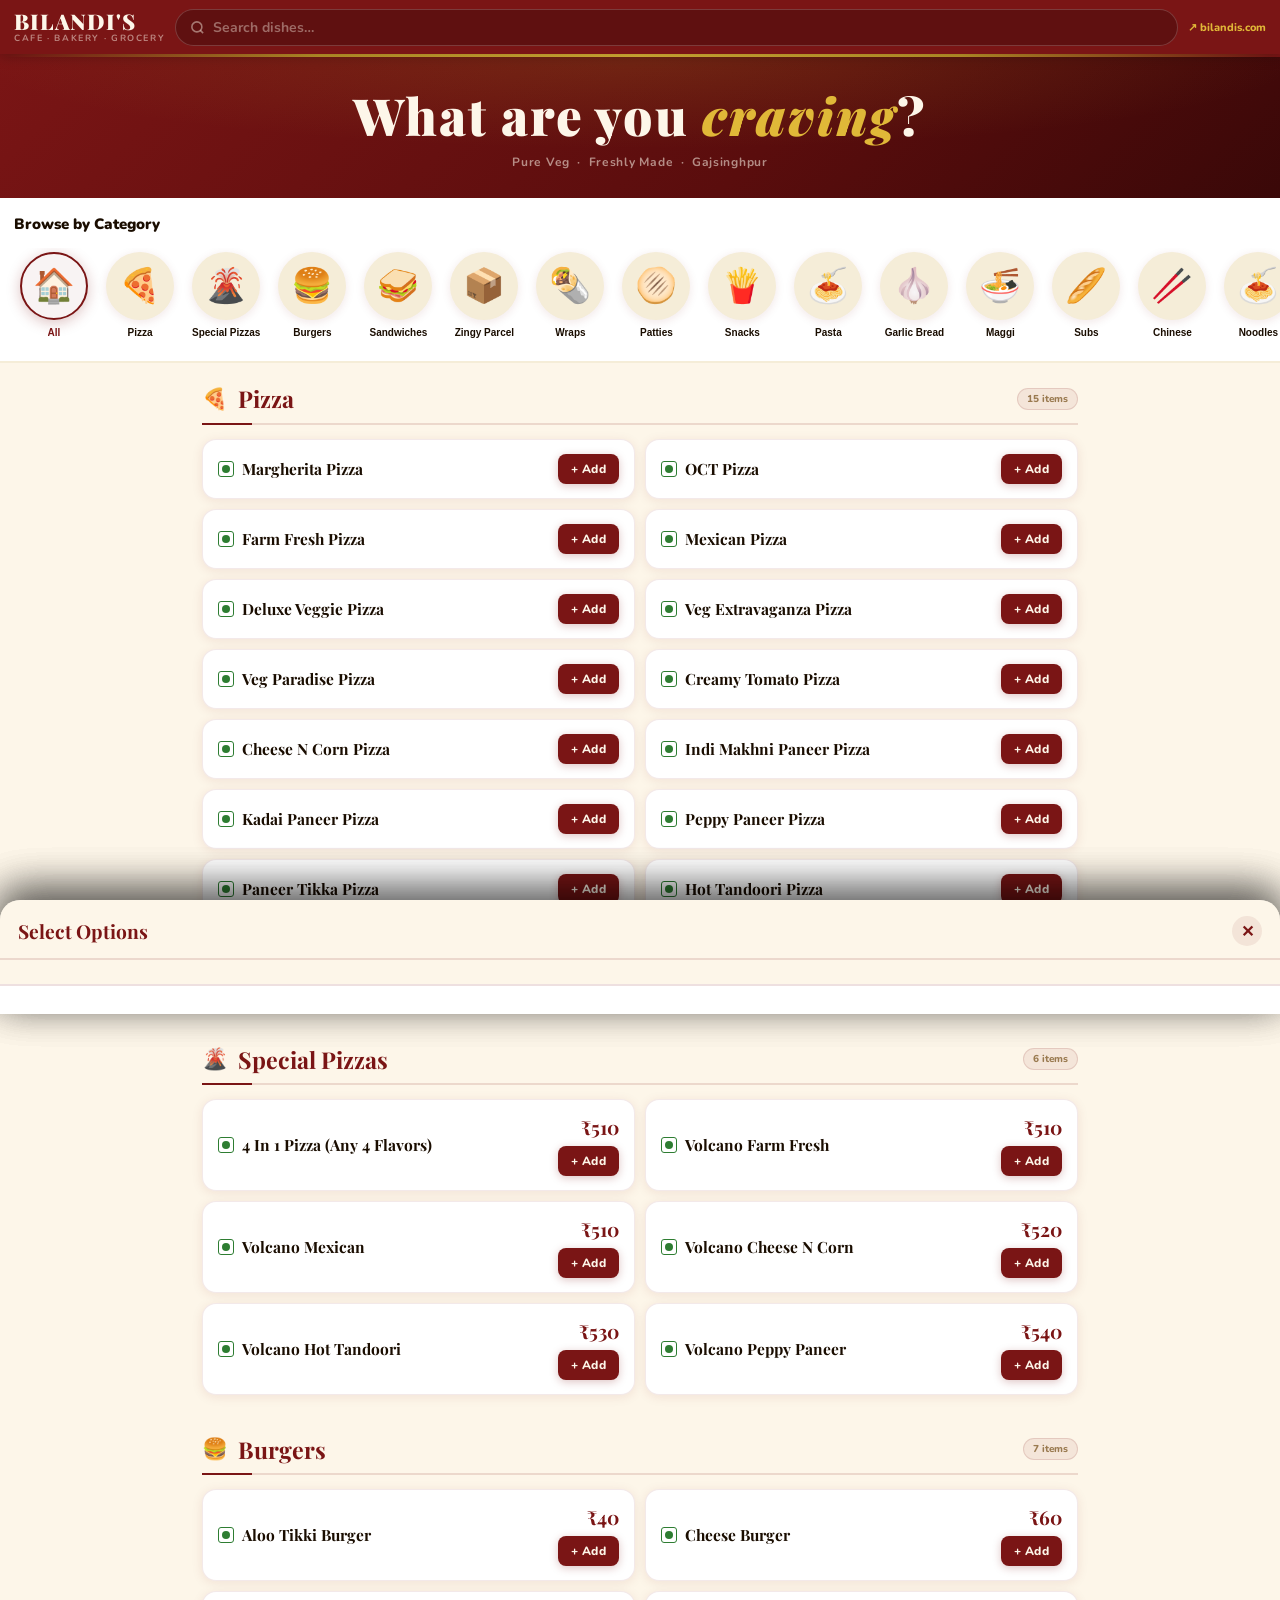
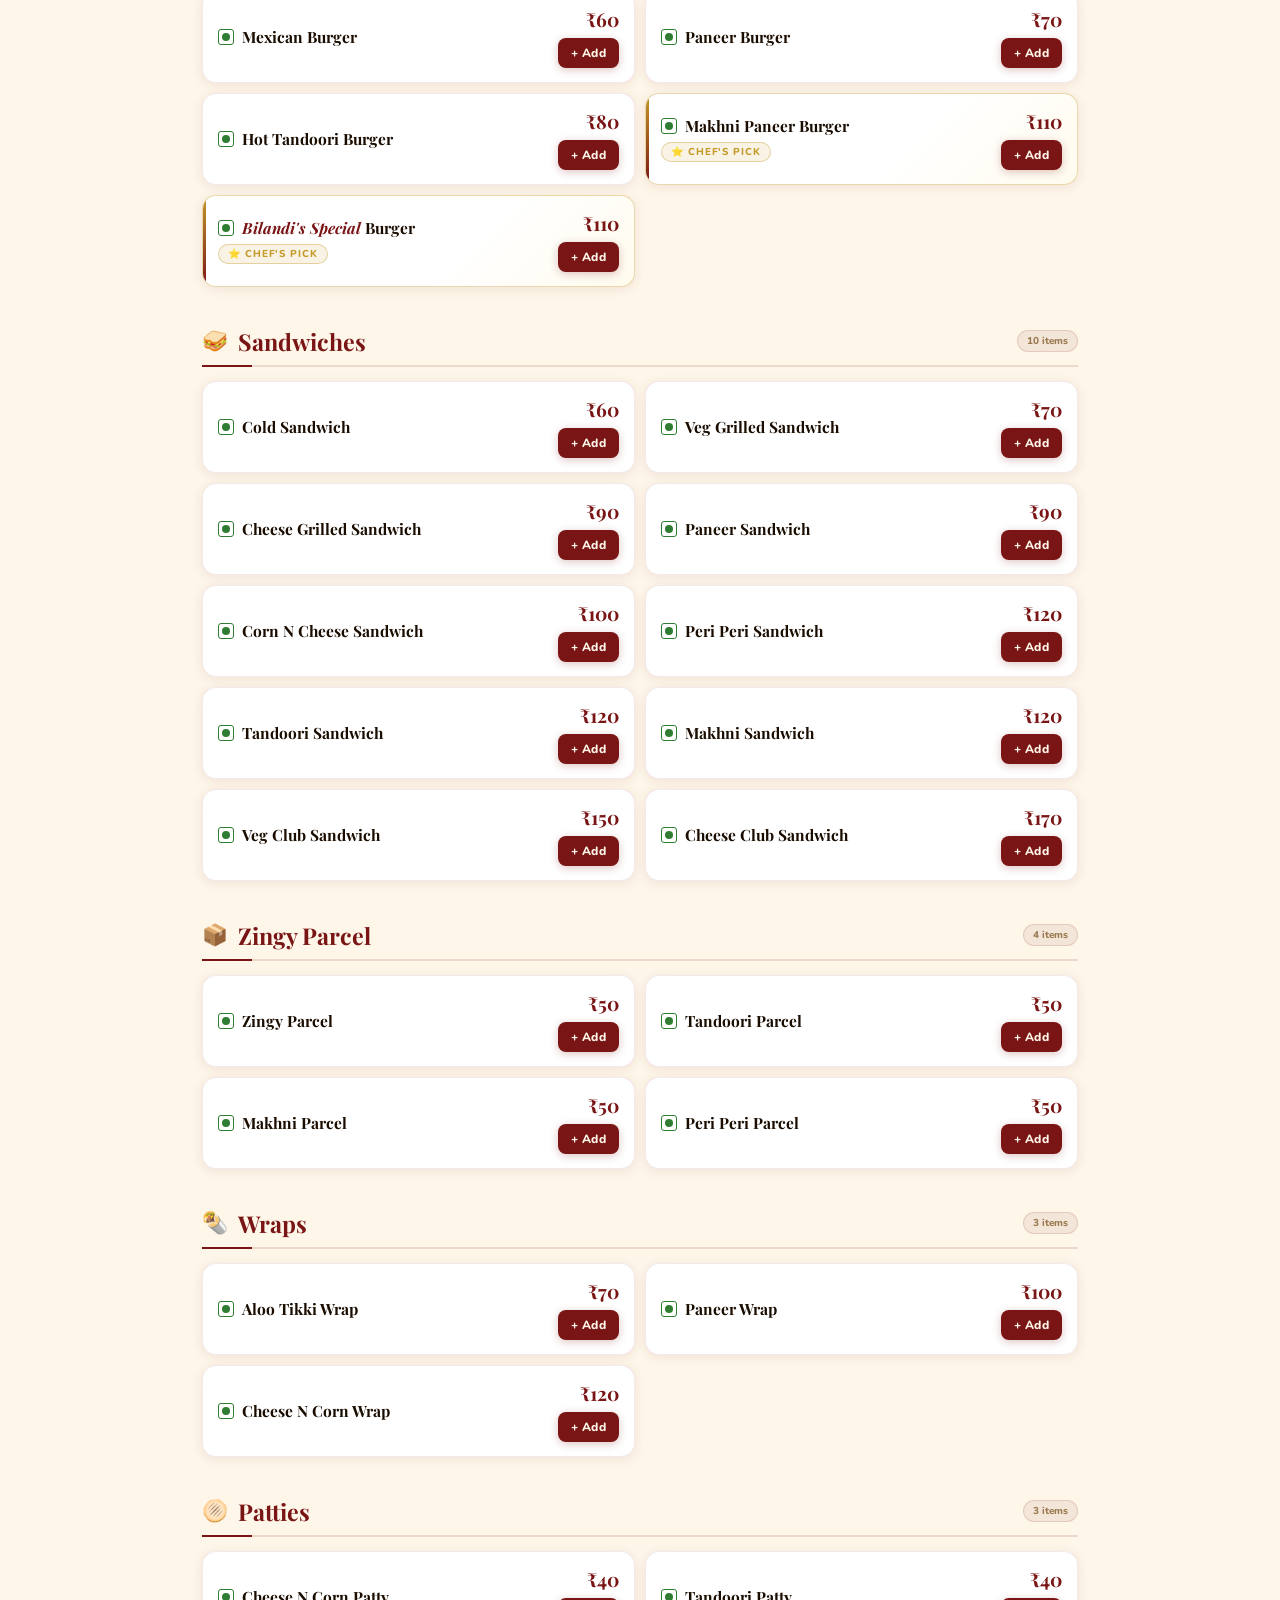
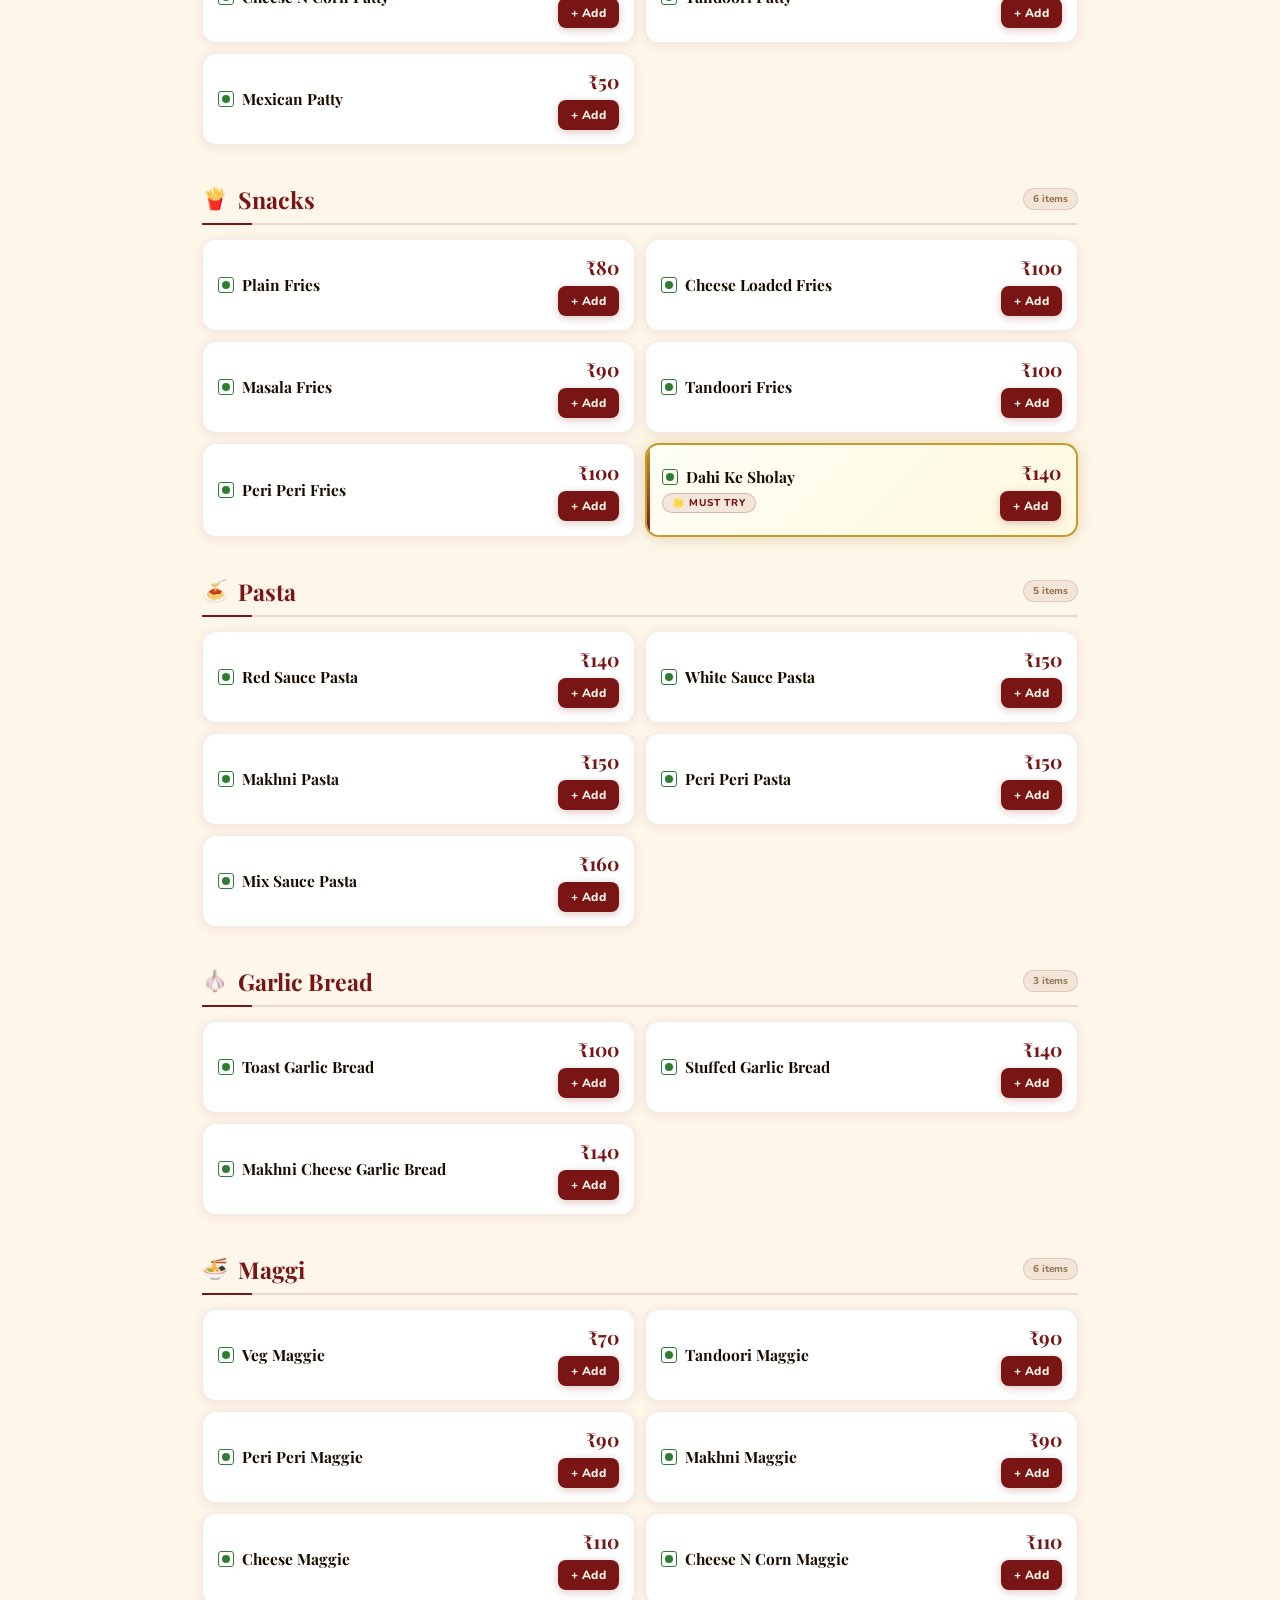
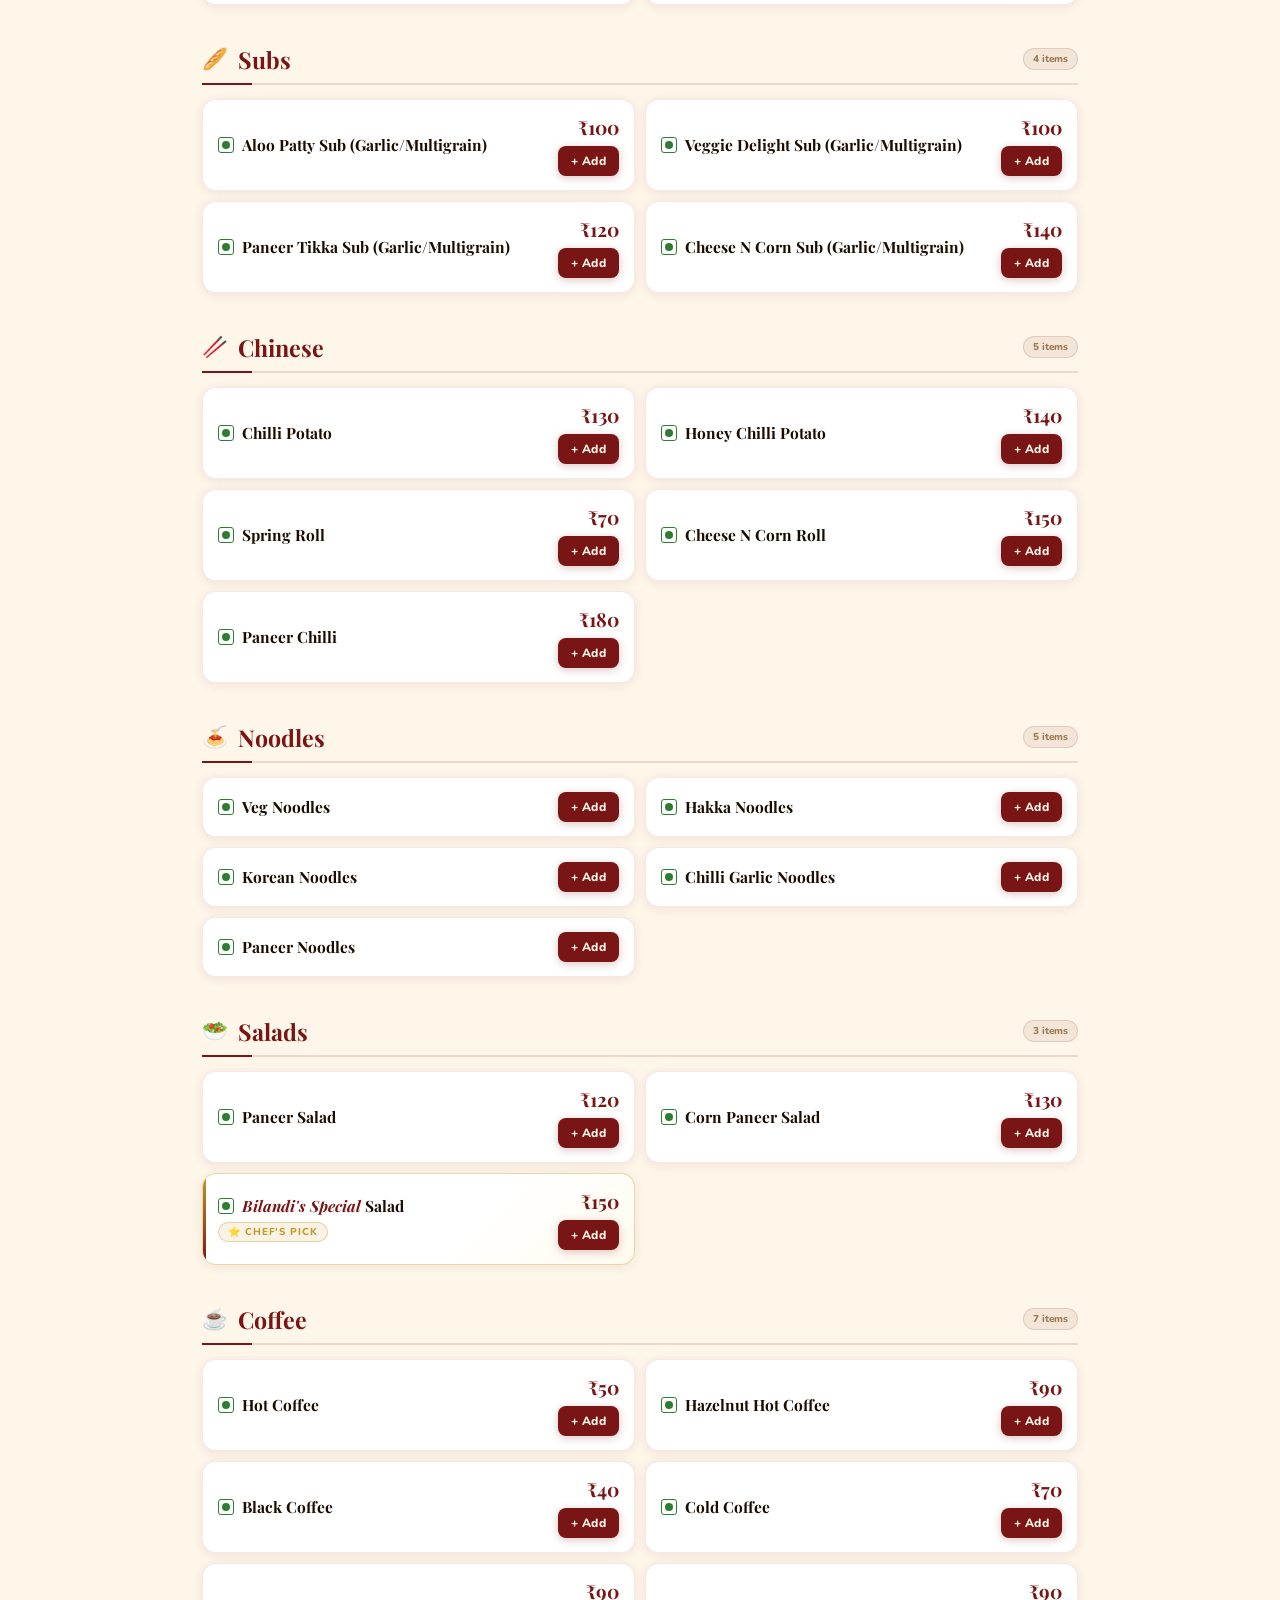
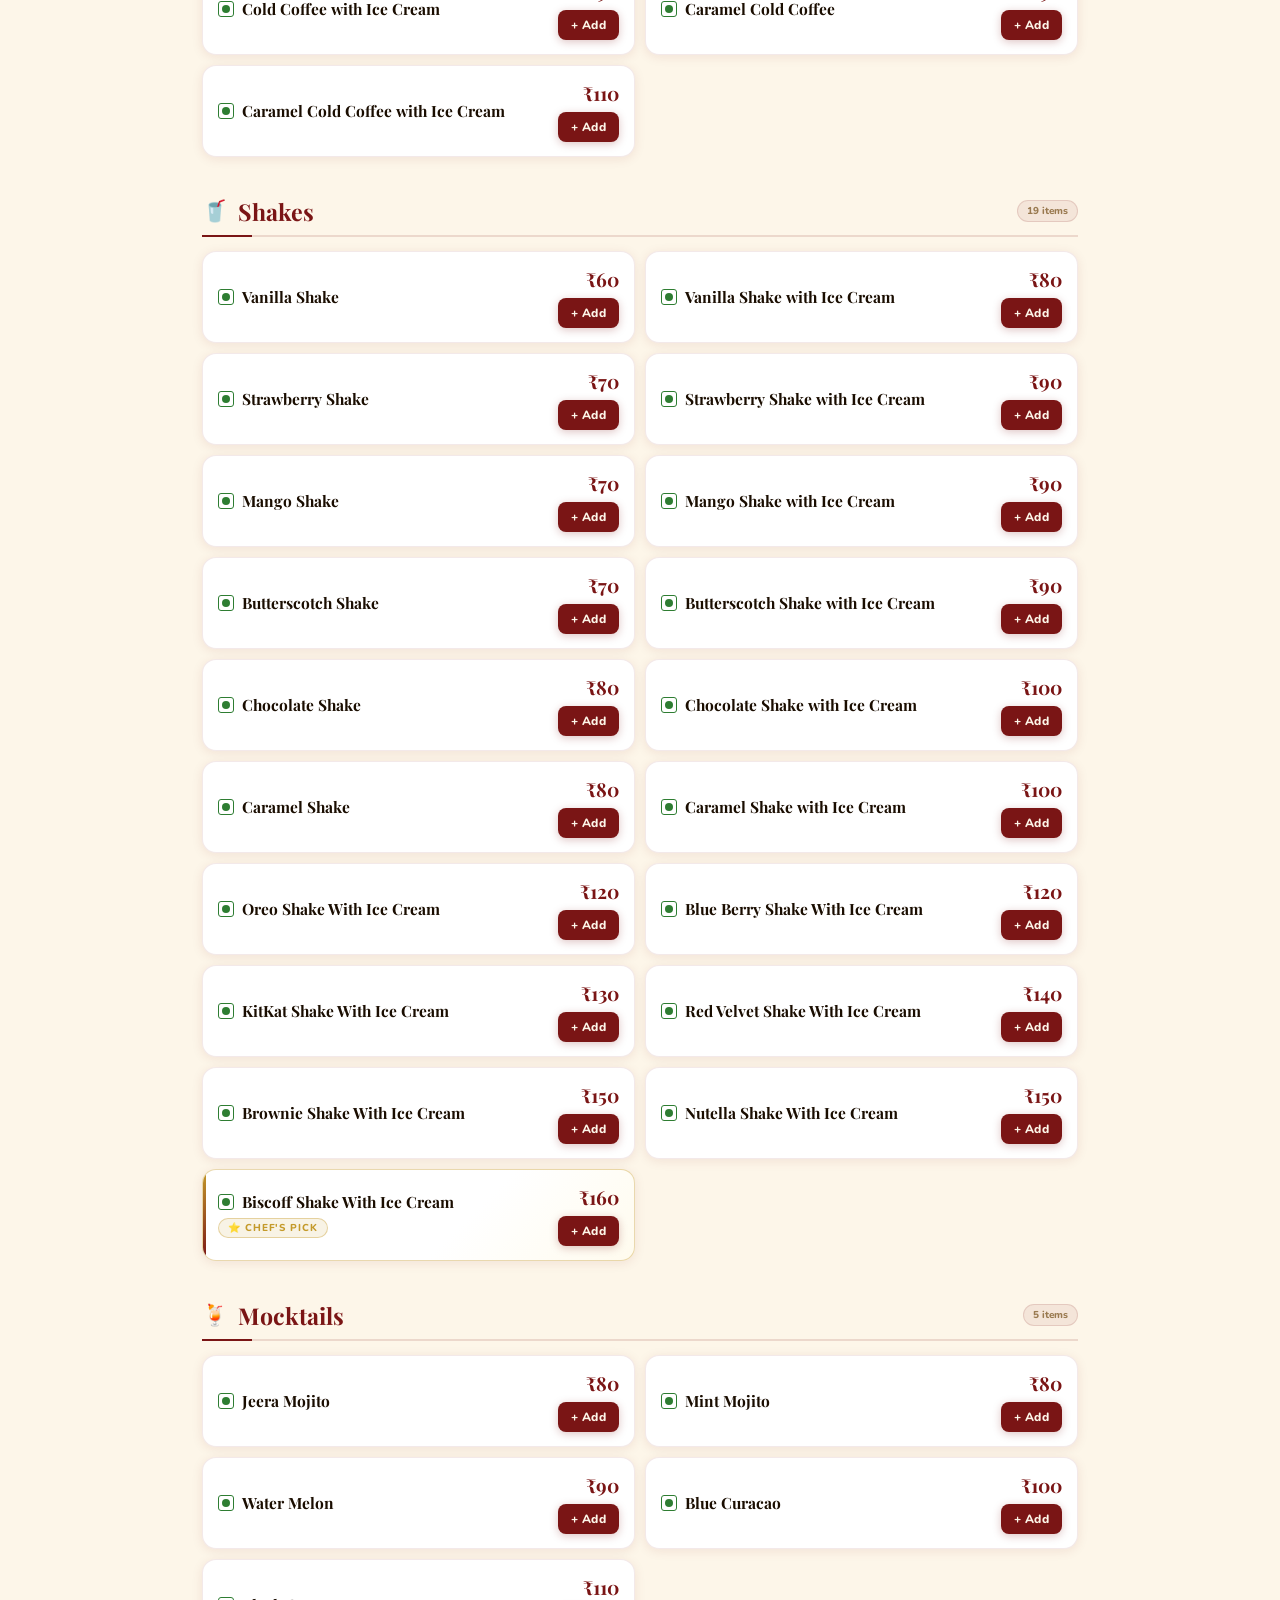
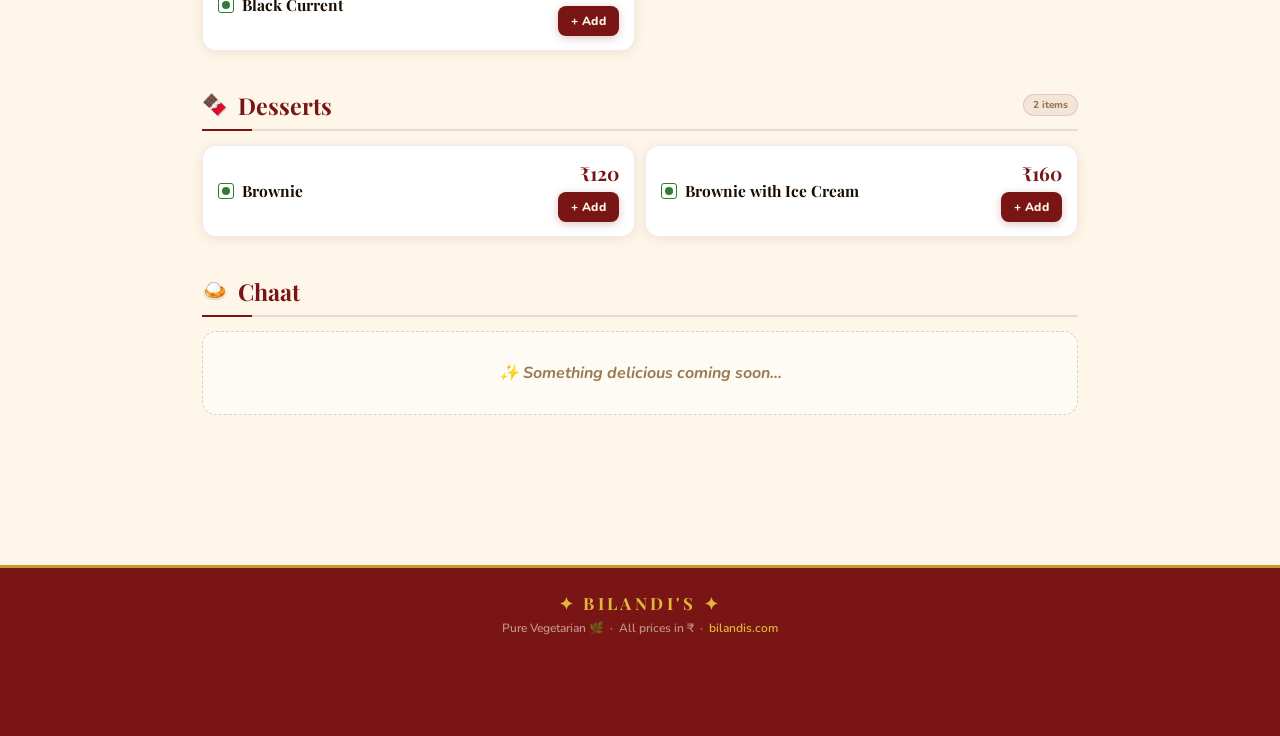
==== commit 986f2636: "Update menu.html" ====
--- a/menu.html
+++ b/menu.html
@@ -56,7 +56,7 @@
 .cat-btn.active .cat-lbl{color:var(--cr)}
 
 /* MAIN */
-.main{max-width:900px;margin:0 auto;padding:22px 12px 80px}
+.main{max-width:900px;margin:0 auto;padding:22px 12px 110px}
 
 /* SECTION */
 .sec{margin-bottom:40px;animation:fadeUp .35s ease both}
@@ -100,6 +100,7 @@
 .card:hover .chip{background:rgba(122,21,21,.11)}
 .chip-lbl{font-size:9px;font-weight:800;letter-spacing:.14em;text-transform:uppercase;color:var(--muted2)}
 .chip-val{font-size:.88rem;font-weight:800;color:var(--cr)}
+.price-single-row{display:flex;flex-direction:column;align-items:flex-end;gap:6px}
 
 /* COMING SOON */
 .coming{display:flex;align-items:center;justify-content:center;gap:10px;padding:30px 16px;border:1.5px dashed rgba(122,21,21,.2);border-radius:14px;background:rgba(255,255,255,.5);font-size:1rem;color:var(--muted2);font-weight:700;font-style:italic}
@@ -109,7 +110,7 @@
 .nores strong{color:var(--cr)}
 
 /* FOOTER */
-footer{background:var(--cr);text-align:center;padding:24px 16px;border-top:3px solid var(--gold);color:rgba(253,246,233,.55);font-size:12px;font-weight:600}
+footer{background:var(--cr);text-align:center;padding:24px 16px 100px;border-top:3px solid var(--gold);color:rgba(253,246,233,.55);font-size:12px;font-weight:600}
 footer b{display:block;font-family:'Playfair Display',serif;font-size:1.05rem;color:var(--gold2);letter-spacing:.2em;margin-bottom:6px}
 footer a{color:var(--gold2);text-decoration:none}
 
@@ -122,6 +123,106 @@
   .card-name{font-size:.9rem}
   .price-single{font-size:1.1rem}
 }
+
+/* ===== CART / ADD-TO-CART CONTROLS ===== */
+.add-btn{display:flex;align-items:center;gap:5px;background:var(--cr);color:var(--cream);border:none;border-radius:8px;padding:7px 13px;font-family:'Nunito',sans-serif;font-size:12px;font-weight:800;letter-spacing:.03em;cursor:pointer;box-shadow:0 2px 8px rgba(122,21,21,.25);transition:background .15s,transform .1s;white-space:nowrap}
+.add-btn:hover{background:var(--cr2)}
+.add-btn:active{transform:scale(.94)}
+.stepper{display:flex;align-items:center;gap:0;background:var(--cr);border-radius:8px;overflow:hidden;box-shadow:0 2px 8px rgba(122,21,21,.25)}
+.stepper button{background:none;border:none;color:var(--cream);width:26px;height:28px;font-size:15px;font-weight:900;cursor:pointer;display:flex;align-items:center;justify-content:center;-webkit-tap-highlight-color:transparent}
+.stepper button:active{background:rgba(0,0,0,.15)}
+.stepper .qty-num{min-width:20px;text-align:center;font-size:13px;font-weight:800;color:var(--cream)}
+
+.chip.chipable{cursor:pointer;-webkit-tap-highlight-color:transparent;transition:background .15s,transform .1s}
+.chip.chipable:active{transform:scale(.95)}
+.chip.chipable.in-cart{background:var(--cr);border-color:var(--cr)}
+.chip.chipable.in-cart .chip-lbl{color:rgba(253,246,233,.75)}
+.chip.chipable.in-cart .chip-val{color:var(--cream)}
+.chip-stepper{display:flex;align-items:center;gap:4px;background:var(--cr);border-radius:8px;padding:2px 4px;min-width:46px;justify-content:center}
+.chip-stepper button{background:none;border:none;color:var(--cream);width:18px;height:20px;font-size:13px;font-weight:900;cursor:pointer;display:flex;align-items:center;justify-content:center;-webkit-tap-highlight-color:transparent}
+.chip-stepper .cs-num{font-size:12px;font-weight:800;color:var(--cream);min-width:12px;text-align:center}
+.chip-stepper .cs-lbl{font-size:8px;font-weight:800;letter-spacing:.1em;text-transform:uppercase;color:rgba(253,246,233,.7);margin-right:2px}
+
+/* Floating cart bar */
+.cart-fab{position:fixed;left:12px;right:12px;bottom:14px;bottom:calc(14px + env(safe-area-inset-bottom,0px));max-width:876px;margin:0 auto;z-index:300;background:var(--cr);color:var(--cream);border-radius:16px;padding:13px 16px;display:none;align-items:center;justify-content:space-between;gap:12px;box-shadow:0 8px 28px rgba(122,21,21,.4);cursor:pointer;-webkit-tap-highlight-color:transparent;border:1.5px solid var(--gold)}
+.cart-fab.show{display:flex}
+.cart-fab-left{display:flex;align-items:center;gap:10px}
+.cart-fab-count{background:var(--gold);color:var(--cr);font-weight:900;font-size:13px;width:26px;height:26px;border-radius:50%;display:flex;align-items:center;justify-content:center;flex-shrink:0}
+.cart-fab-text{font-weight:800;font-size:13px}
+.cart-fab-text small{display:block;font-weight:600;font-size:10px;color:rgba(253,246,233,.65);margin-top:1px}
+.cart-fab-right{display:flex;align-items:center;gap:6px;font-family:'Playfair Display',serif;font-weight:700;font-size:1.05rem;color:var(--gold2)}
+
+/* Overlay + drawer */
+.ov{position:fixed;inset:0;background:rgba(26,13,0,.55);z-index:400;display:none;opacity:0;transition:opacity .2s}
+.ov.show{display:block;opacity:1}
+.drawer{position:fixed;left:0;right:0;bottom:0;z-index:401;background:var(--cream);border-radius:20px 20px 0 0;max-height:88vh;display:flex;flex-direction:column;transform:translateY(100%);transition:transform .28s cubic-bezier(.32,.72,0,1);box-shadow:0 -10px 40px rgba(0,0,0,.3);padding-bottom:env(safe-area-inset-bottom,0px)}
+.drawer.show{transform:translateY(0)}
+.drawer-head{display:flex;align-items:center;justify-content:space-between;padding:16px 18px 12px;border-bottom:2px solid var(--border);flex-shrink:0}
+.drawer-head h3{font-family:'Playfair Display',serif;font-size:1.2rem;font-weight:700;color:var(--cr)}
+.drawer-close{background:rgba(122,21,21,.08);border:none;width:30px;height:30px;border-radius:50%;color:var(--cr);font-size:16px;font-weight:800;cursor:pointer;display:flex;align-items:center;justify-content:center}
+.drawer-body{overflow-y:auto;padding:12px 18px;flex:1}
+.drawer-foot{flex-shrink:0;padding:14px 18px;border-top:2px solid var(--border);background:var(--white)}
+
+.cart-empty{text-align:center;padding:50px 16px;color:var(--muted2);font-weight:700}
+.cart-empty span{font-size:2.4rem;display:block;margin-bottom:10px}
+
+.cart-row{display:flex;align-items:center;gap:10px;padding:11px 0;border-bottom:1px solid var(--border)}
+.cart-row:last-child{border-bottom:none}
+.cart-row-info{flex:1;min-width:0}
+.cart-row-name{font-weight:800;font-size:.92rem;color:var(--dark);line-height:1.3}
+.cart-row-variant{font-size:11px;color:var(--muted2);font-weight:700;margin-top:1px}
+.cart-row-price{font-size:12px;color:var(--muted);font-weight:700;margin-top:2px}
+.cart-row-right{display:flex;align-items:center;gap:10px;flex-shrink:0}
+.cart-row-total{font-family:'Playfair Display',serif;font-weight:700;color:var(--cr);font-size:1rem;min-width:52px;text-align:right}
+.cart-row-remove{background:none;border:none;color:var(--muted2);font-size:16px;cursor:pointer;padding:2px 4px}
+
+.sum-line{display:flex;justify-content:space-between;align-items:center;font-size:.92rem;font-weight:700;color:var(--muted);padding:3px 0}
+.sum-line.total{font-family:'Playfair Display',serif;font-size:1.25rem;font-weight:700;color:var(--cr);padding-top:8px;margin-top:4px;border-top:1.5px dashed var(--border)}
+
+.btn-primary{width:100%;background:var(--cr);color:var(--cream);border:none;border-radius:12px;padding:14px;font-family:'Nunito',sans-serif;font-size:14.5px;font-weight:800;letter-spacing:.02em;cursor:pointer;box-shadow:0 4px 14px rgba(122,21,21,.3);margin-top:10px;transition:background .15s}
+.btn-primary:hover{background:var(--cr2)}
+.btn-primary:disabled{opacity:.45;cursor:not-allowed}
+.btn-primary.wa{background:#1F7A3D}
+.btn-primary.wa:hover{background:#25923F}
+.btn-ghost{width:100%;background:none;border:1.5px solid var(--border);color:var(--muted);border-radius:12px;padding:11px;font-family:'Nunito',sans-serif;font-size:13px;font-weight:800;cursor:pointer;margin-top:8px}
+
+.step-tabs{display:flex;gap:8px;margin-bottom:14px}
+.step-dot{flex:1;height:4px;border-radius:4px;background:var(--border)}
+.step-dot.active{background:var(--cr)}
+
+.order-type-row{display:flex;gap:10px;margin-bottom:14px}
+.ot-btn{flex:1;display:flex;flex-direction:column;align-items:center;gap:6px;padding:16px 8px;border:2px solid var(--border);border-radius:14px;background:var(--white);cursor:pointer;-webkit-tap-highlight-color:transparent;transition:border-color .15s,background .15s}
+.ot-btn span.ic{font-size:1.6rem}
+.ot-btn span.tx{font-size:12.5px;font-weight:800;color:var(--dark)}
+.ot-btn.sel{border-color:var(--cr);background:rgba(122,21,21,.06)}
+.ot-btn.sel span.tx{color:var(--cr)}
+
+.field{margin-bottom:11px}
+.field label{display:block;font-size:11px;font-weight:800;color:var(--muted2);letter-spacing:.04em;text-transform:uppercase;margin-bottom:5px}
+.field input,.field textarea{width:100%;border:1.5px solid var(--border);background:var(--white);border-radius:10px;padding:10px 12px;font-family:'Nunito',sans-serif;font-size:14px;font-weight:700;color:var(--dark);outline:none;transition:border-color .15s}
+.field input:focus,.field textarea:focus{border-color:var(--cr)}
+.field textarea{resize:vertical;min-height:56px}
+
+.notice{display:flex;gap:9px;background:rgba(196,154,42,.1);border:1.5px solid rgba(196,154,42,.4);border-radius:12px;padding:11px 12px;margin-bottom:4px}
+.notice .nic{font-size:1.1rem;flex-shrink:0;line-height:1}
+.notice .ntx{font-size:12px;font-weight:700;color:#7A5A10;line-height:1.4}
+
+.back-link{background:none;border:none;color:var(--muted2);font-size:12.5px;font-weight:800;cursor:pointer;padding:4px 0 12px;display:flex;align-items:center;gap:4px}
+
+/* item pill (opens size/portion picker) */
+.item-pill{display:flex}
+.variant-pill{display:flex;align-items:center;gap:6px;background:var(--cr);color:var(--cream);border:none;border-radius:100px;padding:7px 12px;font-family:'Nunito',sans-serif;font-size:12px;font-weight:800;cursor:pointer;box-shadow:0 2px 8px rgba(122,21,21,.25);white-space:nowrap;-webkit-tap-highlight-color:transparent}
+.variant-pill:active{transform:scale(.96)}
+.vp-qty{background:var(--gold);color:var(--cr);width:17px;height:17px;border-radius:50%;font-size:10px;font-weight:900;display:flex;align-items:center;justify-content:center;flex-shrink:0}
+.vp-arrow{opacity:.7;font-weight:900}
+
+/* size / portion picker modal rows */
+.modal-item-title{font-family:'Playfair Display',serif;font-size:1.05rem;font-weight:700;color:var(--dark);margin-bottom:2px}
+.modal-item-sub{font-size:11.5px;font-weight:700;color:var(--muted2);margin-bottom:14px}
+.size-row{display:flex;align-items:center;justify-content:space-between;gap:10px;padding:12px 0;border-bottom:1px solid var(--border)}
+.size-row:last-child{border-bottom:none}
+.size-row-name{font-weight:800;font-size:.95rem;color:var(--dark)}
+.size-row-price{font-size:12.5px;color:var(--cr);font-weight:800;margin-top:2px;font-family:'Playfair Display',serif}
 </style>
 </head>
 <body>
@@ -154,6 +255,48 @@
   <b>✦ BILANDI'S ✦</b>
   Pure Vegetarian 🌿 &nbsp;·&nbsp; All prices in ₹ &nbsp;·&nbsp; <a href="https://www.bilandis.com">bilandis.com</a>
 </footer>
+
+<!-- Floating cart bar -->
+<div class="cart-fab" id="cartFab">
+  <div class="cart-fab-left">
+    <div class="cart-fab-count" id="fabCount">0</div>
+    <div class="cart-fab-text">View Cart<small id="fabItemsLbl">0 items</small></div>
+  </div>
+  <div class="cart-fab-right">₹<span id="fabTotal">0</span> ›</div>
+</div>
+
+<!-- Overlay -->
+<div class="ov" id="ov"></div>
+
+<!-- Cart drawer -->
+<div class="drawer" id="cartDrawer">
+  <div class="drawer-head">
+    <h3>Your Cart</h3>
+    <button class="drawer-close" id="cartClose">✕</button>
+  </div>
+  <div class="drawer-body" id="cartBody"></div>
+  <div class="drawer-foot" id="cartFoot"></div>
+</div>
+
+<!-- Checkout drawer -->
+<div class="drawer" id="checkoutDrawer">
+  <div class="drawer-head">
+    <h3>Place Your Order</h3>
+    <button class="drawer-close" id="checkoutClose">✕</button>
+  </div>
+  <div class="drawer-body" id="checkoutBody"></div>
+  <div class="drawer-foot" id="checkoutFoot"></div>
+</div>
+
+<!-- Size / portion picker drawer -->
+<div class="drawer" id="sizeDrawer">
+  <div class="drawer-head">
+    <h3>Select Options</h3>
+    <button class="drawer-close" id="sizeClose">✕</button>
+  </div>
+  <div class="drawer-body" id="sizeBody"></div>
+  <div class="drawer-foot" id="sizeFoot"></div>
+</div>
 
 <script>
 const SZ=['S','M','L'];
@@ -339,6 +482,146 @@
 
   });
 });
+
+/* ============ CART CONFIG ============ */
+// Replace with the restaurant's WhatsApp number in international format, no + or spaces, e.g. "919812345678"
+const WHATSAPP_NUMBER = "919828298009";
+// Number shown to the customer to call for confirmation (can be same as above or different)
+const CALL_NUMBER = "+91 98282 98009";
+
+/* cart = { vid: {name, variant, price, qty} } */
+let cart = {};
+
+function vid(si,ii,label){ return si+'_'+ii+'_'+(label||'base'); }
+
+function cartCount(){ return Object.values(cart).reduce((a,c)=>a+c.qty,0); }
+function cartTotal(){ return Object.values(cart).reduce((a,c)=>a+c.qty*c.price,0); }
+
+function changeQty(id,name,variant,price,delta){
+  if(!cart[id]) cart[id]={name,variant,price,qty:0};
+  cart[id].qty += delta;
+  if(cart[id].qty<=0) delete cart[id];
+  syncQtyUI();
+  updateFab();
+  if(cartDrawer.classList.contains('show')) renderCartDrawer();
+}
+
+function syncQtyUI(){
+  document.querySelectorAll('[data-vid]').forEach(el=>{
+    const id = el.dataset.vid;
+    const q = cart[id] ? cart[id].qty : 0;
+    const numEl = el.querySelector('.qty-num, .cs-num');
+    if(numEl) numEl.textContent = q;
+    el.classList.toggle('has-qty', q>0);
+    if(el.classList.contains('add-slot')){
+      el.innerHTML = q>0 ? stepperHTML(id,q) : addBtnHTML(id);
+    }
+    if(el.classList.contains('chip-slot')){
+      const label = el.dataset.label, price = el.dataset.price;
+      el.outerHTML = chipHTML(id, label, price, q);
+    }
+  });
+  refreshPills();
+}
+
+function addBtnHTML(id){
+  return `<button class="add-btn" data-act="add" data-vid="${id}">+ Add</button>`;
+}
+function stepperHTML(id,q){
+  return `<div class="stepper"><button data-act="dec" data-vid="${id}">−</button><span class="qty-num">${q}</span><button data-act="inc" data-vid="${id}">+</button></div>`;
+}
+function chipHTML(id,label,price,q){
+  if(q>0){
+    return `<div class="chip-slot chip chipable in-cart" data-vid="${id}" data-label="${label}" data-price="${price}">
+      <div class="chip-stepper"><span class="cs-lbl">${label}</span><button data-act="dec" data-vid="${id}">−</button><span class="cs-num">${q}</span><button data-act="inc" data-vid="${id}">+</button></div>
+    </div>`;
+  }
+  return `<div class="chip-slot chip chipable" data-vid="${id}" data-act="add" data-label="${label}" data-price="${price}">
+    <span class="chip-lbl">${label}</span><span class="chip-val">₹${price}</span>
+  </div>`;
+}
+
+/* ===== size/portion picker (pizza sizes, noodle half-full, etc.) ===== */
+function itemVariants(si,ii){
+  const it = MENU[si].items[ii];
+  if(it.prices) return it.prices.map((p,i)=>({label:SZ[i]==='S'?'Small':SZ[i]==='M'?'Medium':'Large', short:SZ[i], price:p, id:vid(si,ii,SZ[i])}));
+  if(it.halfFull) return [{label:'Half',short:'Half',price:it.halfFull[0],id:vid(si,ii,'Half')},{label:'Full',short:'Full',price:it.halfFull[1],id:vid(si,ii,'Full')}];
+  return [];
+}
+function itemQtyTotal(si,ii){
+  return itemVariants(si,ii).reduce((a,v)=>a+(cart[v.id]?cart[v.id].qty:0),0);
+}
+function itemPriceTotal(si,ii){
+  return itemVariants(si,ii).reduce((a,v)=>a+(cart[v.id]?cart[v.id].qty*v.price:0),0);
+}
+function pillHTML(si,ii){
+  const q=itemQtyTotal(si,ii);
+  if(q>0){
+    return `<button class="variant-pill" data-act="pick-size" data-si="${si}" data-ii="${ii}"><span class="vp-qty">${q}</span> in cart · ₹${itemPriceTotal(si,ii)} <span class="vp-arrow">›</span></button>`;
+  }
+  return `<button class="add-btn" data-act="pick-size" data-si="${si}" data-ii="${ii}">+ Add</button>`;
+}
+function refreshPills(){
+  document.querySelectorAll('.item-pill').forEach(el=>{
+    const si=+el.dataset.si, ii=+el.dataset.ii;
+    el.innerHTML = pillHTML(si,ii);
+  });
+}
+
+const sizeDrawer=document.getElementById('sizeDrawer');
+const sizeBody=document.getElementById('sizeBody');
+const sizeFoot=document.getElementById('sizeFoot');
+
+function openSizeModal(si,ii){
+  closeAllDrawers();
+  openOv();
+  sizeDrawer.classList.add('show');
+  renderSizeModal(si,ii);
+}
+
+function sizeRowHTML(v){
+  const c=cart[v.id];
+  const q=c?c.qty:0;
+  return `<div class="size-row">
+    <div class="size-row-info">
+      <div class="size-row-name">${x(v.label)}</div>
+      <div class="size-row-price">₹${v.price}</div>
+    </div>
+    <div class="stepper"><button data-act="dec" data-vid="${v.id}">−</button><span class="qty-num">${q}</span><button data-act="inc" data-vid="${v.id}">+</button></div>
+  </div>`;
+}
+
+function renderSizeModal(si,ii){
+  const it = MENU[si].items[ii];
+  const variants = itemVariants(si,ii);
+  const kind = it.prices ? 'Choose a Size' : 'Choose a Portion';
+
+  sizeBody.dataset.si=si; sizeBody.dataset.ii=ii;
+  sizeBody.innerHTML = `
+    <div class="modal-item-title">${x(it.name)}</div>
+    <div class="modal-item-sub">${kind} — tap + to add</div>
+    ${variants.map(sizeRowHTML).join('')}
+  `;
+  const total = itemPriceTotal(si,ii), qty = itemQtyTotal(si,ii);
+  sizeFoot.innerHTML = `<button class="btn-primary" id="sizeDone">${qty>0 ? `Done — ₹${total}` : 'Close'}</button>`;
+  document.getElementById('sizeDone').addEventListener('click', ()=>{
+    closeAllDrawers();
+    render(document.querySelector('.cat-btn.active').dataset.cat, document.getElementById('si').value);
+  });
+}
+
+sizeBody.addEventListener('click', e=>{
+  const t=e.target.closest('[data-act]'); if(!t) return;
+  const id=t.dataset.vid, act=t.dataset.act;
+  const si=+sizeBody.dataset.si, ii=+sizeBody.dataset.ii;
+  const variants = itemVariants(si,ii);
+  const v = variants.find(x=>x.id===id);
+  if(!v) return;
+  if(act==='inc') changeQty(id, MENU[si].items[ii].name, v.label, v.price, 1);
+  else if(act==='dec') changeQty(id, MENU[si].items[ii].name, v.label, v.price, -1);
+  renderSizeModal(si,ii);
+});
+
 const catsEl=document.getElementById('cats'),mainEl=document.getElementById('main');
 
 // Build circles
@@ -385,30 +668,30 @@
       mainEl.appendChild(s);return;
     }
 
-    const items=sq?sec.items.filter(it=>it.name.toLowerCase().includes(sq)):sec.items;
-    if(!items.length)return;
+    const filtItems = sq ? sec.items.map((it,ii)=>({it,ii})).filter(o=>o.it.name.toLowerCase().includes(sq)) : sec.items.map((it,ii)=>({it,ii}));
+    if(!filtItems.length)return;
 
     const s=document.createElement('section');
     s.className='sec';s.id='s-'+sec.cat.replace(/\s+/g,'_');
     s.style.animationDelay=si*.03+'s';
-    s.innerHTML=`<div class="sec-head"><span class="sec-ico">${sec.icon}</span><h2 class="sec-name">${x(sec.cat)}</h2><span class="sec-count">${items.length} item${items.length>1?'s':''}</span></div>`;
+    s.innerHTML=`<div class="sec-head"><span class="sec-ico">${sec.icon}</span><h2 class="sec-name">${x(sec.cat)}</h2><span class="sec-count">${filtItems.length} item${filtItems.length>1?'s':''}</span></div>`;
 
     const list=document.createElement('div');list.className='items-list';
 
-    items.forEach(it=>{
+    filtItems.forEach(({it,ii})=>{
       const c=document.createElement('div');
       c.className='card'+(it.special?' special':'')+(it.highlight?' highlight':'');
 
       let nameH=x(it.name).replace("Bilandi&#x27;s Special","<em>Bilandi's Special</em>");
 
-      // Price HTML
+      // Price / add-to-cart HTML
       let priceH='';
-      if(it.prices){
-        priceH=`<div class="price-sizes">${it.prices.map((p,i)=>`<div class="chip"><span class="chip-lbl">${SZ[i]}</span><span class="chip-val">₹${p}</span></div>`).join('')}</div>`;
-      } else if(it.halfFull){
-        priceH=`<div class="price-sizes"><div class="chip"><span class="chip-lbl">Half</span><span class="chip-val">₹${it.halfFull[0]}</span></div><div class="chip"><span class="chip-lbl">Full</span><span class="chip-val">₹${it.halfFull[1]}</span></div></div>`;
+      if(it.prices || it.halfFull){
+        priceH=`<div class="item-pill" data-si="${si}" data-ii="${ii}">${pillHTML(si,ii)}</div>`;
       } else {
-        priceH=`<div class="price-single">₹${it.price}</div>`;
+        const id=vid(si,ii,'');
+        const q=cart[id]?cart[id].qty:0;
+        priceH=`<div class="price-single-row"><span class="price-single">₹${it.price}</span><div class="add-slot" data-vid="${id}">${q>0?stepperHTML(id,q):addBtnHTML(id)}</div></div>`;
       }
 
       let badgeH='';
@@ -421,6 +704,9 @@
           ${badgeH}
         </div>
         <div class="card-right">${priceH}</div>`;
+
+      // attach item meta for cart use
+      c.dataset.si=si; c.dataset.ii=ii;
       list.appendChild(c);
     });
 
@@ -438,7 +724,212 @@
   render('all',e.target.value);
 });
 
+/* delegated click handling for add / inc / dec / pick-size across the menu */
+mainEl.addEventListener('click', e=>{
+  const t = e.target.closest('[data-act]');
+  if(!t) return;
+  const act = t.dataset.act;
+
+  if(act==='pick-size'){
+    openSizeModal(+t.dataset.si, +t.dataset.ii);
+    return;
+  }
+
+  const id = t.dataset.vid;
+  const card = t.closest('.card');
+  const si = +card.dataset.si, ii = +card.dataset.ii;
+  const sec = MENU[si], it = sec.items[ii];
+
+  let name = it.name, variant = '', price;
+  if(t.dataset.label){
+    variant = t.dataset.label;
+    price = +t.dataset.price;
+  } else {
+    price = it.price;
+  }
+
+  if(act==='add' || act==='inc') changeQty(id,name,variant,price,1);
+  else if(act==='dec') changeQty(id,name,variant,price,-1);
+
+  render(document.querySelector('.cat-btn.active').dataset.cat, document.getElementById('si').value);
+});
+
 render('all','');
+
+/* ============ CART UI ============ */
+const cartFab=document.getElementById('cartFab');
+const fabCount=document.getElementById('fabCount');
+const fabTotal=document.getElementById('fabTotal');
+const fabItemsLbl=document.getElementById('fabItemsLbl');
+const ov=document.getElementById('ov');
+const cartDrawer=document.getElementById('cartDrawer');
+const cartBody=document.getElementById('cartBody');
+const cartFoot=document.getElementById('cartFoot');
+const checkoutDrawer=document.getElementById('checkoutDrawer');
+const checkoutBody=document.getElementById('checkoutBody');
+const checkoutFoot=document.getElementById('checkoutFoot');
+
+function updateFab(){
+  const n=cartCount();
+  fabCount.textContent=n;
+  fabItemsLbl.textContent=n+(n===1?' item':' items');
+  fabTotal.textContent=cartTotal();
+  cartFab.classList.toggle('show', n>0);
+}
+
+function openOv(){ ov.classList.add('show'); }
+function closeAllDrawers(){
+  ov.classList.remove('show');
+  cartDrawer.classList.remove('show');
+  checkoutDrawer.classList.remove('show');
+  sizeDrawer.classList.remove('show');
+}
+ov.addEventListener('click', ()=>{
+  closeAllDrawers();
+  render(document.querySelector('.cat-btn.active').dataset.cat, document.getElementById('si').value);
+});
+document.getElementById('cartClose').addEventListener('click', closeAllDrawers);
+document.getElementById('checkoutClose').addEventListener('click', closeAllDrawers);
+document.getElementById('sizeClose').addEventListener('click', ()=>{
+  closeAllDrawers();
+  render(document.querySelector('.cat-btn.active').dataset.cat, document.getElementById('si').value);
+});
+
+cartFab.addEventListener('click', ()=>{
+  renderCartDrawer();
+  closeAllDrawers();
+  openOv();
+  cartDrawer.classList.add('show');
+});
+
+function renderCartDrawer(){
+  const entries=Object.entries(cart);
+  if(!entries.length){
+    cartBody.innerHTML=`<div class="cart-empty"><span>🛒</span>Your cart is empty<br>Add something tasty!</div>`;
+    cartFoot.innerHTML='';
+    return;
+  }
+  cartBody.innerHTML = entries.map(([id,c])=>`
+    <div class="cart-row">
+      <div class="cart-row-info">
+        <div class="cart-row-name">${x(c.name)}</div>
+        ${c.variant?`<div class="cart-row-variant">${x(c.variant)}</div>`:''}
+        <div class="cart-row-price">₹${c.price} each</div>
+      </div>
+      <div class="cart-row-right">
+        <div class="stepper"><button data-act="dec" data-vid="${id}">−</button><span class="qty-num">${c.qty}</span><button data-act="inc" data-vid="${id}">+</button></div>
+        <div class="cart-row-total">₹${c.qty*c.price}</div>
+        <button class="cart-row-remove" data-act="rm" data-vid="${id}">✕</button>
+      </div>
+    </div>
+  `).join('');
+
+  const total=cartTotal();
+  cartFoot.innerHTML=`
+    <div class="sum-line"><span>Items</span><span>${cartCount()}</span></div>
+    <div class="sum-line total"><span>Total</span><span>₹${total}</span></div>
+    <button class="btn-primary" id="toCheckout">Proceed to Order →</button>
+  `;
+  document.getElementById('toCheckout').addEventListener('click', openCheckout);
+}
+
+cartBody.addEventListener('click', e=>{
+  const t=e.target.closest('[data-act]'); if(!t) return;
+  const id=t.dataset.vid, act=t.dataset.act;
+  if(act==='rm'){ delete cart[id]; }
+  else if(act==='inc'){ cart[id].qty+=1; }
+  else if(act==='dec'){ cart[id].qty-=1; if(cart[id].qty<=0) delete cart[id]; }
+  syncQtyUI(); updateFab(); renderCartDrawer();
+});
+
+/* ============ CHECKOUT FLOW ============ */
+let orderType = null; // 'Takeaway' | 'Delivery'
+
+function openCheckout(){
+  orderType=null;
+  closeAllDrawers();
+  openOv();
+  checkoutDrawer.classList.add('show');
+  renderCheckoutStep1();
+}
+
+function renderCheckoutStep1(){
+  checkoutBody.innerHTML = `
+    <div class="step-tabs"><div class="step-dot active"></div><div class="step-dot"></div></div>
+    <div class="notice"><span class="nic">🛵</span><span class="ntx">How would you like to get your order?</span></div>
+    <div class="order-type-row">
+      <div class="ot-btn" data-ot="Takeaway"><span class="ic">🥡</span><span class="tx">Takeaway</span></div>
+      <div class="ot-btn" data-ot="Delivery"><span class="ic">🏠</span><span class="tx">Delivery</span></div>
+    </div>
+  `;
+  checkoutFoot.innerHTML = `<button class="btn-primary" id="step1Next" disabled>Continue</button>`;
+  checkoutBody.querySelectorAll('.ot-btn').forEach(b=>{
+    b.addEventListener('click', ()=>{
+      checkoutBody.querySelectorAll('.ot-btn').forEach(x=>x.classList.remove('sel'));
+      b.classList.add('sel');
+      orderType=b.dataset.ot;
+      document.getElementById('step1Next').disabled=false;
+    });
+  });
+  document.getElementById('step1Next').addEventListener('click', renderCheckoutStep2);
+}
+
+function renderCheckoutStep2(){
+  checkoutBody.innerHTML = `
+    <button class="back-link" id="backStep1">‹ Back</button>
+    <div class="step-tabs"><div class="step-dot active"></div><div class="step-dot active"></div></div>
+    <div class="field"><label>Your Name</label><input type="text" id="custName" placeholder="e.g. Rahul Sharma"></div>
+    <div class="field"><label>Phone Number</label><input type="tel" id="custPhone" placeholder="10-digit mobile number"></div>
+    ${orderType==='Delivery' ? `<div class="field"><label>Delivery Address</label><textarea id="custAddr" placeholder="House no., street, landmark, area"></textarea></div>` : ''}
+    <div class="field"><label>Any Instructions (optional)</label><textarea id="custNote" placeholder="e.g. less spicy, extra napkins"></textarea></div>
+    <div class="notice"><span class="nic">⚠️</span><span class="ntx">Sending this order on WhatsApp is only a request — it does <b>not</b> place your order automatically. Please wait for our confirmation before it's final.</span></div>
+  `;
+  checkoutFoot.innerHTML = `<button class="btn-primary wa" id="sendWa">📲 Send Order on WhatsApp</button>`;
+  document.getElementById('backStep1').addEventListener('click', renderCheckoutStep1);
+  document.getElementById('sendWa').addEventListener('click', sendToWhatsApp);
+}
+
+function sendToWhatsApp(){
+  const name=(document.getElementById('custName').value||'').trim();
+  const phone=(document.getElementById('custPhone').value||'').trim();
+  const addr = orderType==='Delivery' ? (document.getElementById('custAddr').value||'').trim() : '';
+  const note=(document.getElementById('custNote').value||'').trim();
+
+  if(!name || !phone){
+    alert('Please enter your name and phone number.');
+    return;
+  }
+  if(orderType==='Delivery' && !addr){
+    alert('Please enter your delivery address.');
+    return;
+  }
+
+  const entries=Object.entries(cart);
+  if(!entries.length){
+    alert('Your cart is empty.');
+    return;
+  }
+
+  let msg = `🍽️ *New Order — Bilandi's Cafe*\n\n`;
+  msg += `*Order Type:* ${orderType}\n`;
+  msg += `*Name:* ${name}\n`;
+  msg += `*Phone:* ${phone}\n`;
+  if(addr) msg += `*Address:* ${addr}\n`;
+  msg += `\n*Items:*\n`;
+  entries.forEach(([id,c])=>{
+    const label = c.variant ? ` (${c.variant})` : '';
+    msg += `• ${c.name}${label} x${c.qty} — ₹${c.qty*c.price}\n`;
+  });
+  msg += `\n*Total: ₹${cartTotal()}*\n`;
+  if(note) msg += `\n*Instructions:* ${note}\n`;
+  msg += `\n⚠️ _Please note: sending this message does not place your order. Your order is only confirmed once you call._`;
+
+  const url = `https://wa.me/${9828298009}?text=${encodeURIComponent(msg)}`;
+  window.open(url, '_blank');
+  alert('✅ Order sent!\n\n📞 Please call us right after sending your order to confirm it — otherwise your order will NOT be placed.\n\nCall: ' + CALL_NUMBER);
+}
+
+updateFab();
 </script>
 </body>
 </html>
